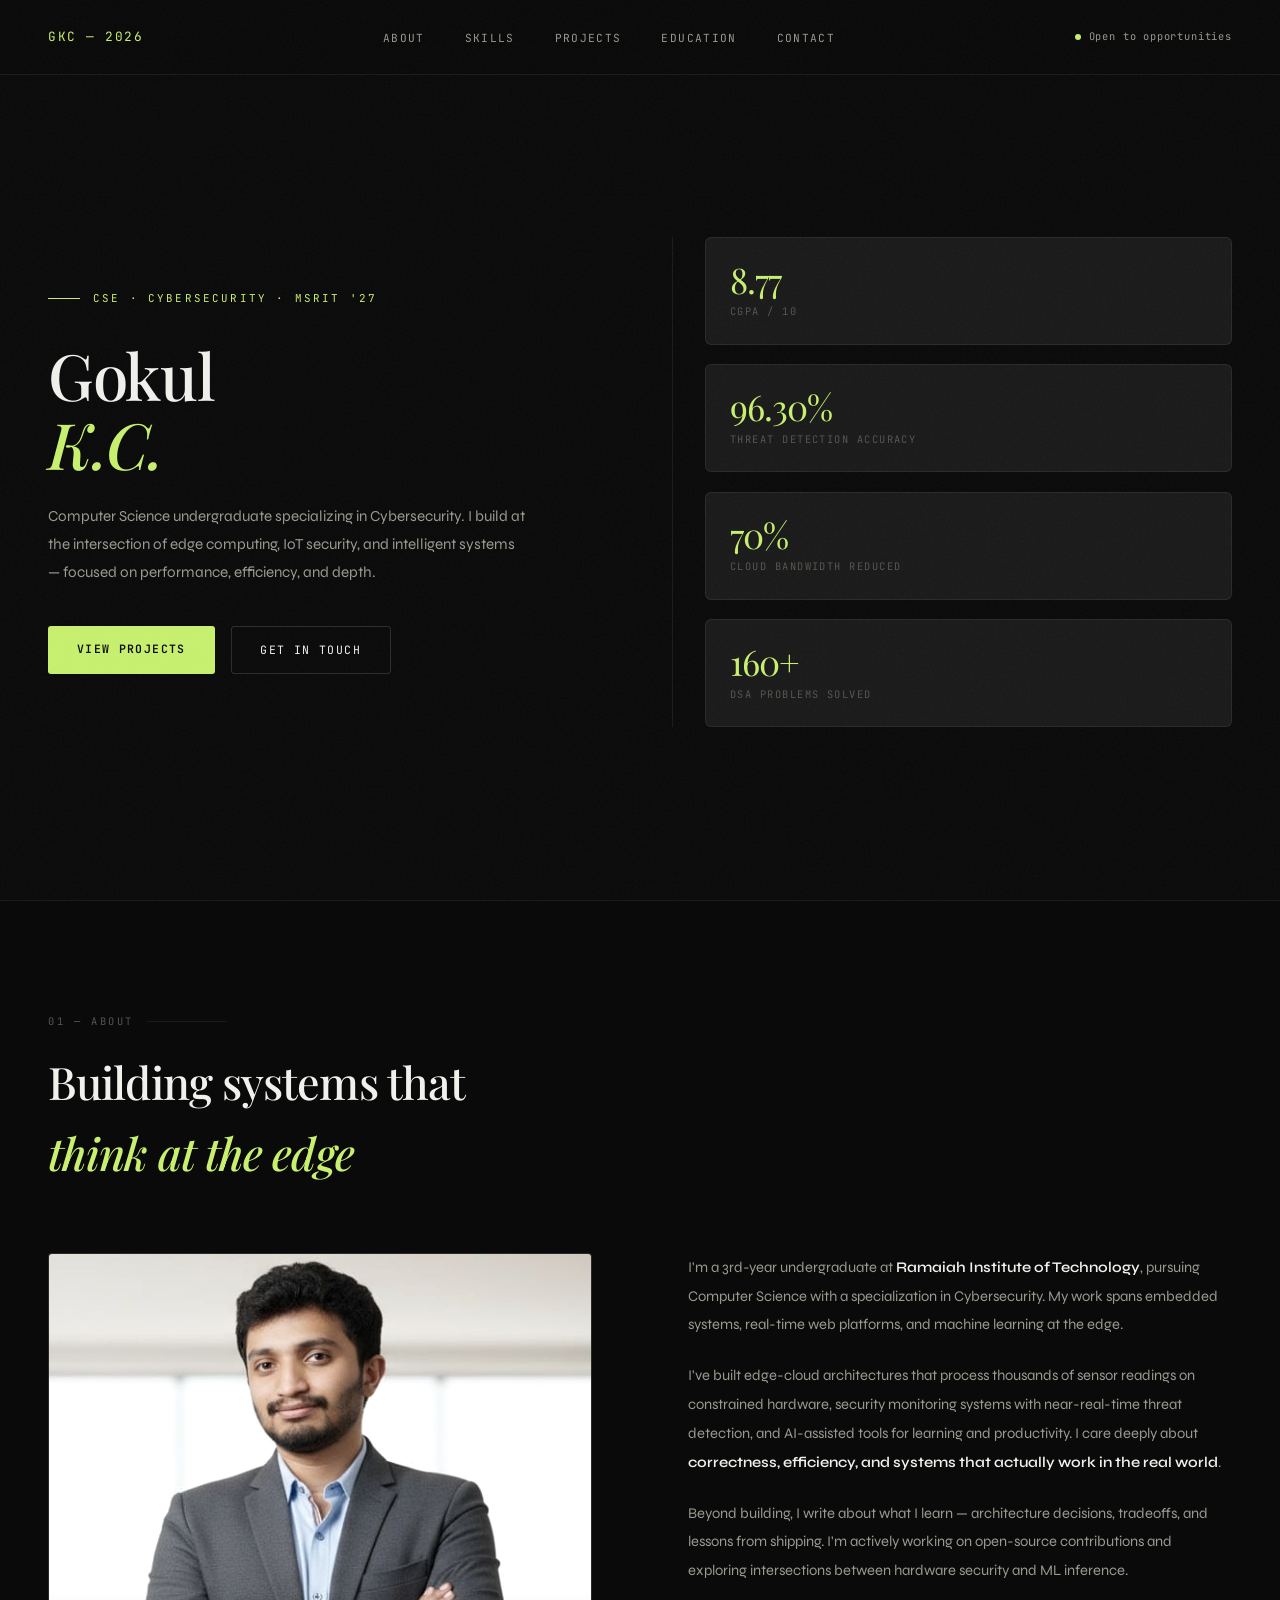
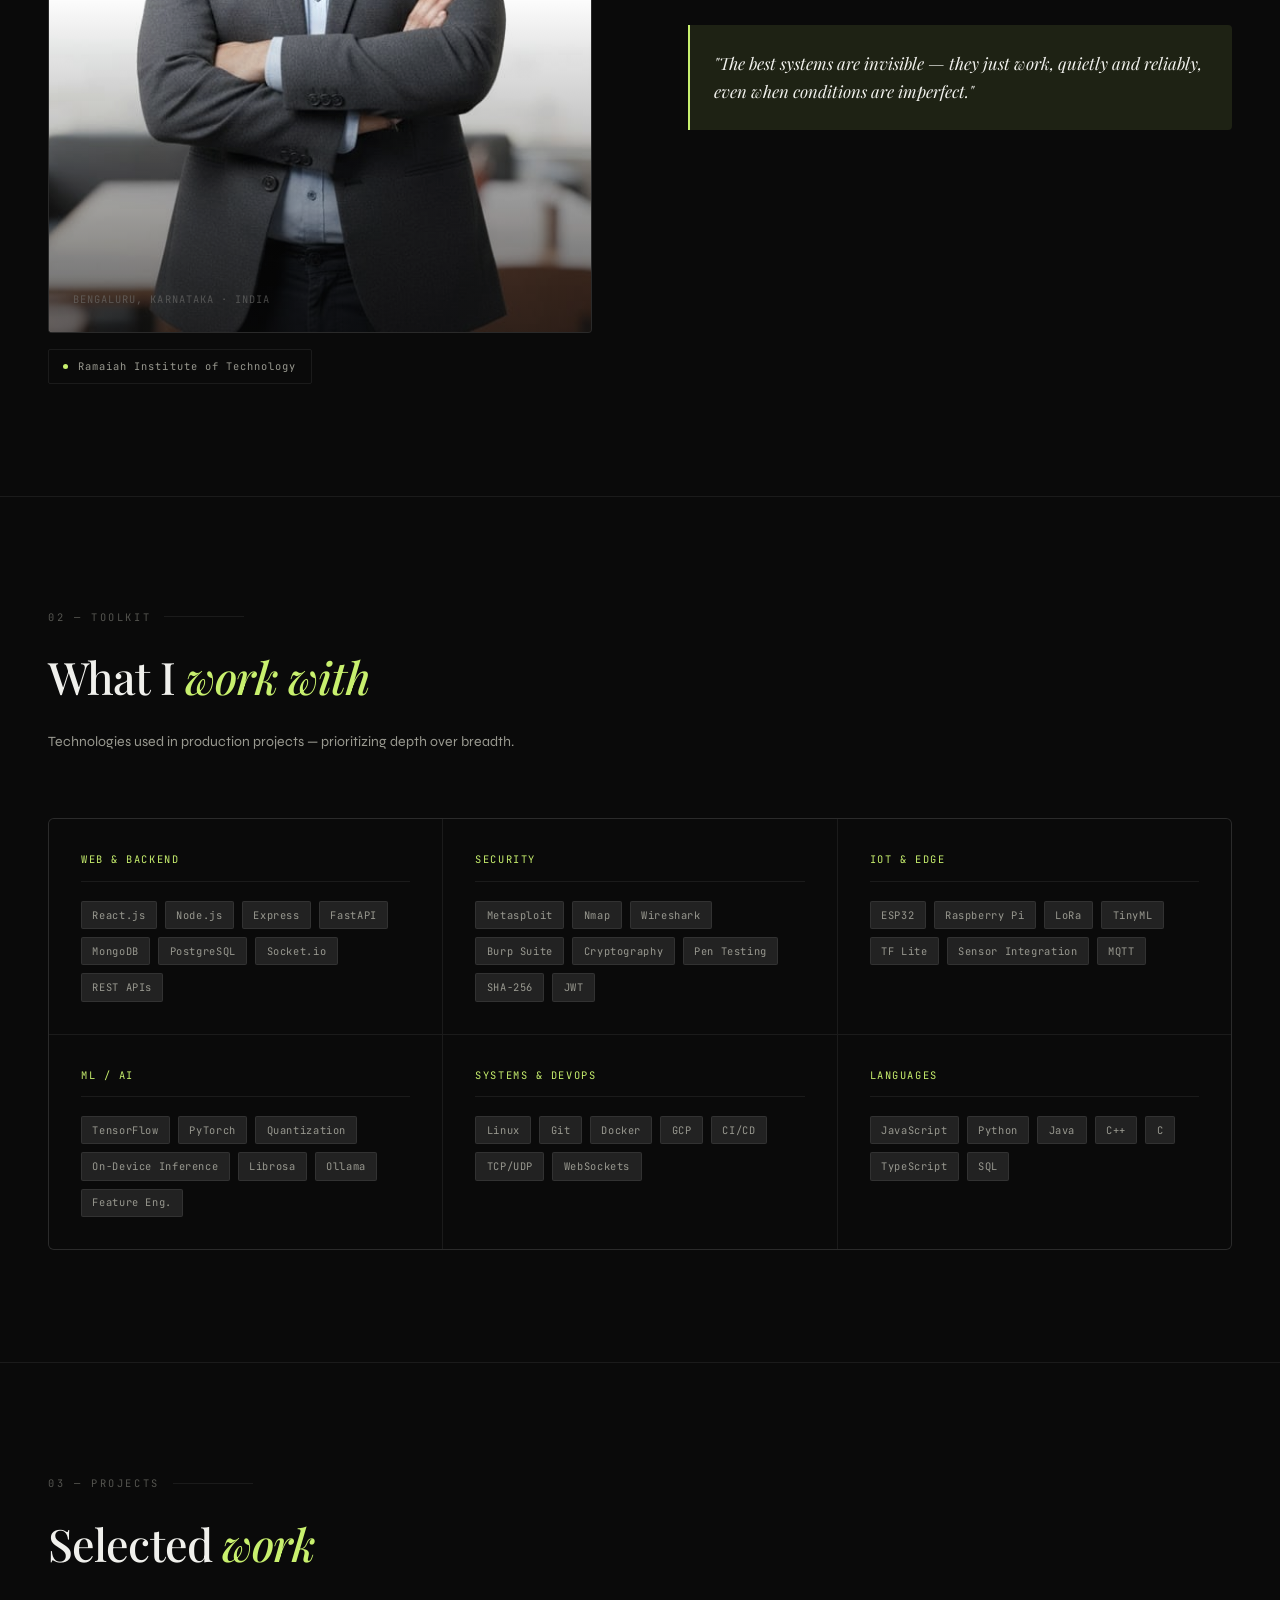
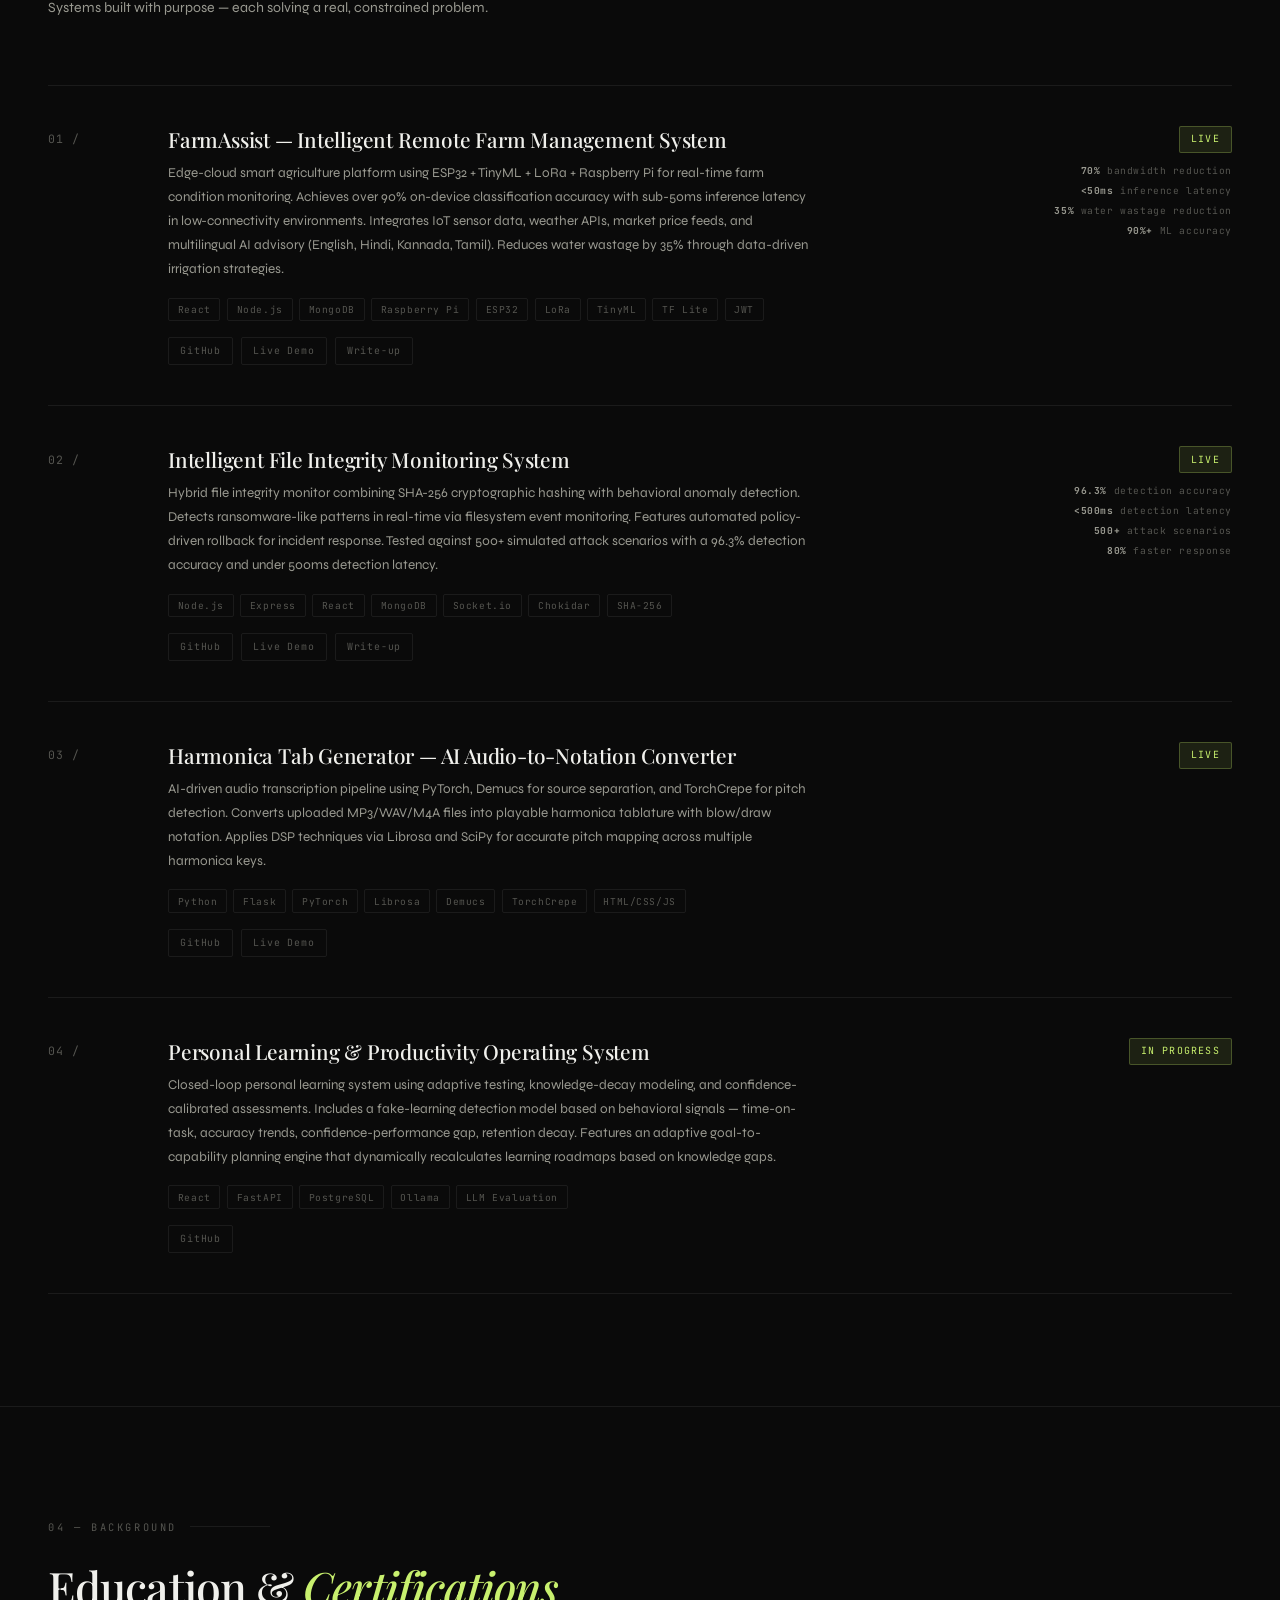
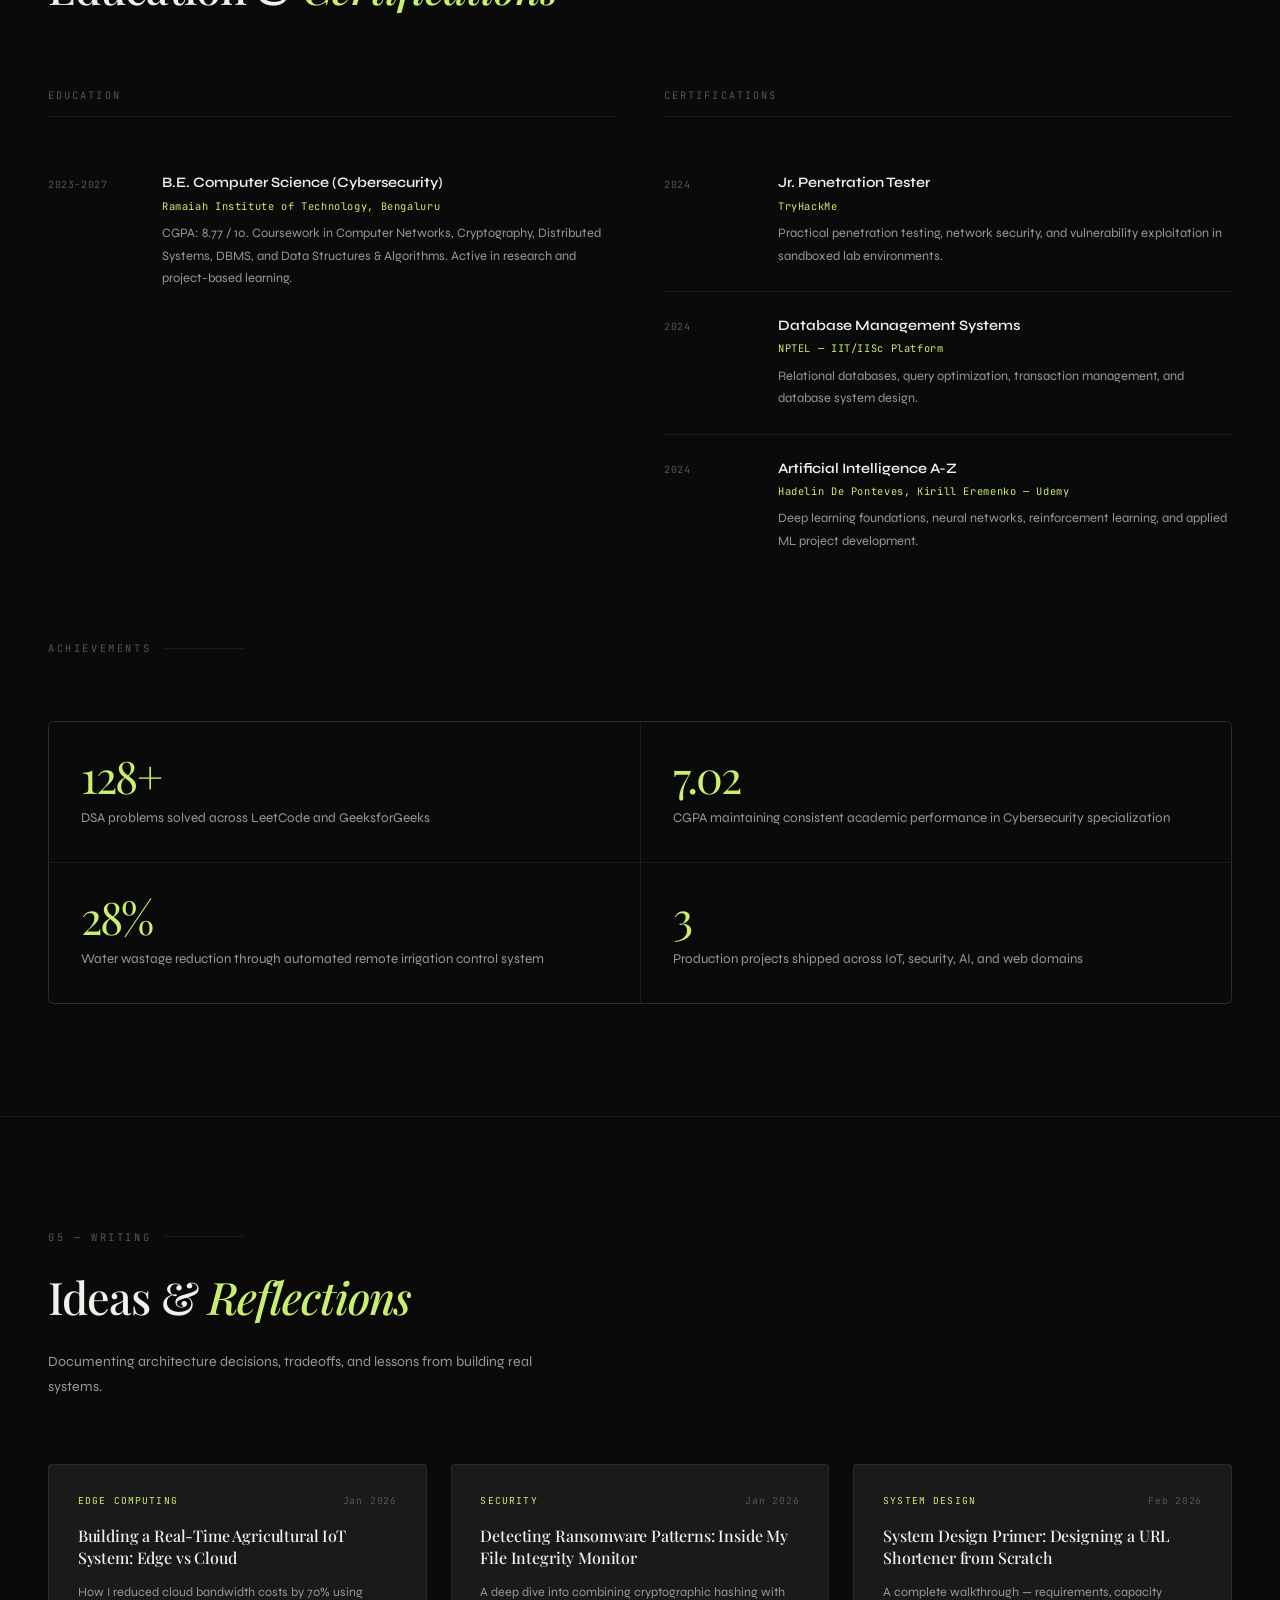
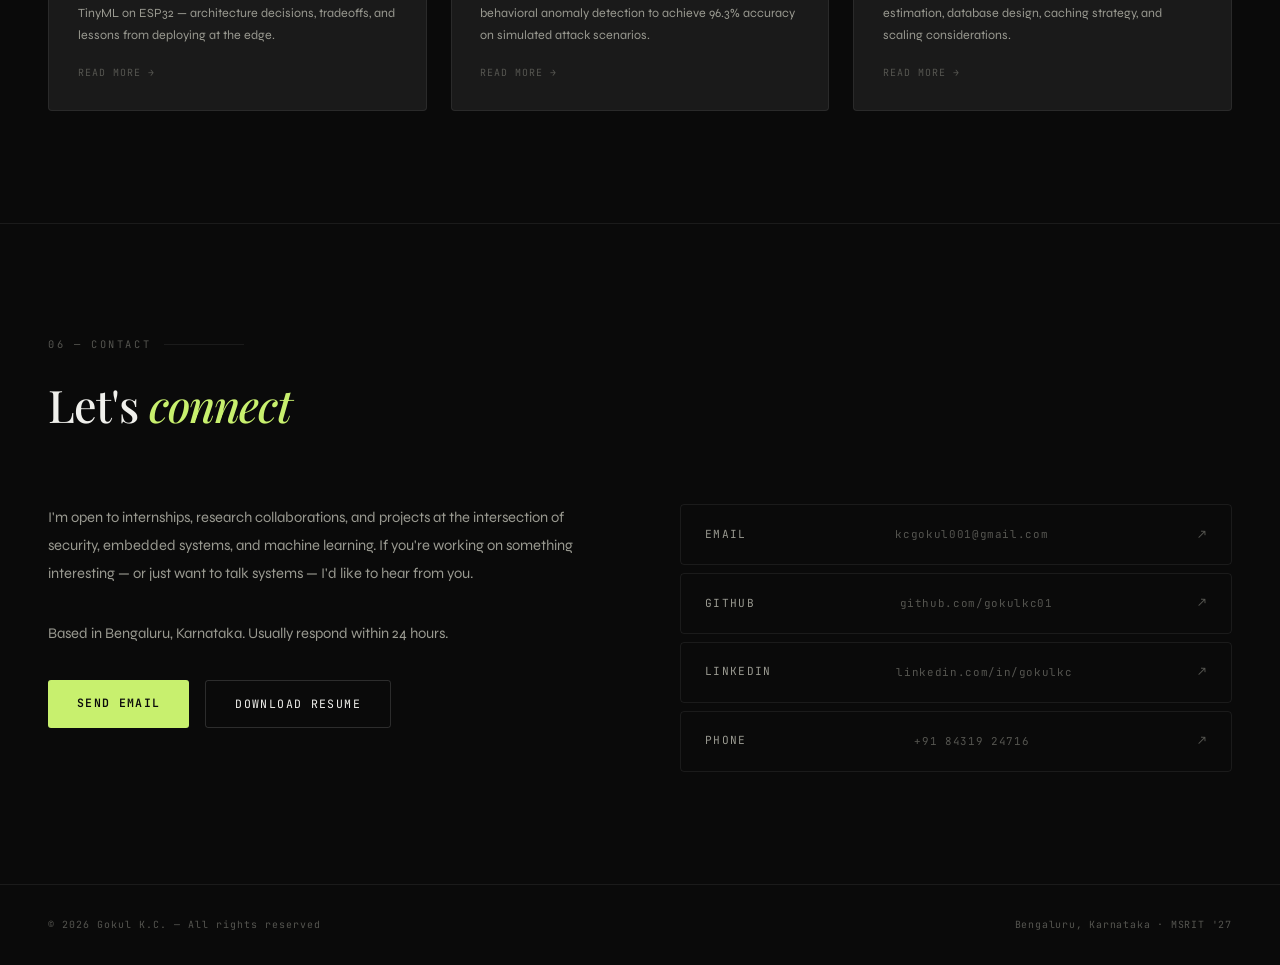
==== index.html @ 5c4aa879 "Initial portfolio deploy" ====
<!DOCTYPE html>
<html lang="en">

<head>
  <meta charset="UTF-8" />
  <meta name="viewport" content="width=device-width, initial-scale=1.0" />
  <title>Gokul K.C — CSE (Cybersecurity) @ MSRIT</title>
  <link rel="preconnect" href="https://fonts.googleapis.com">
  <link rel="preconnect" href="https://fonts.gstatic.com" crossorigin>
  <link
    href="https://fonts.googleapis.com/css2?family=Playfair+Display:ital,wght@0,400;0,500;0,600;1,400&family=Syne:wght@400;500;600;700;800&family=JetBrains+Mono:wght@300;400;500&display=swap"
    rel="stylesheet">

  <style>
    :root {
      --bg: #0a0a0a;
      --bg2: #111111;
      --bg3: #161616;
      --surface: #1a1a1a;
      --surface2: #222222;
      --border: rgba(255, 255, 255, 0.07);
      --border-strong: rgba(255, 255, 255, 0.14);
      --accent: #c8f06e;
      --accent2: #a8d44a;
      --accent-dim: rgba(200, 240, 110, 0.1);
      --accent-glow: rgba(200, 240, 110, 0.15);
      --text: #f0f0ec;
      --text2: #999990;
      --text3: #555550;
      --mono: 'JetBrains Mono', 'Courier New', monospace;
      --serif: 'Playfair Display', Georgia, serif;
      --sans: 'Syne', 'Segoe UI', sans-serif;
    }

    *,
    *::before,
    *::after {
      box-sizing: border-box;
      margin: 0;
      padding: 0;
    }

    html {
      scroll-behavior: smooth;
    }

    body {
      font-family: var(--sans);
      background: var(--bg);
      color: var(--text);
      overflow-x: hidden;
      line-height: 1.6;
    }

    ::selection {
      background: var(--accent);
      color: #0a0a0a;
    }

    ::-webkit-scrollbar {
      width: 3px;
    }

    ::-webkit-scrollbar-track {
      background: var(--bg);
    }

    ::-webkit-scrollbar-thumb {
      background: var(--accent2);
      border-radius: 2px;
    }

    /* ─── NOISE OVERLAY ─── */
    body::before {
      content: '';
      position: fixed;
      inset: 0;
      background-image: url("data:image/svg+xml,%3Csvg viewBox='0 0 512 512' xmlns='http://www.w3.org/2000/svg'%3E%3Cfilter id='n'%3E%3CfeTurbulence type='fractalNoise' baseFrequency='0.75' numOctaves='4' stitchTiles='stitch'/%3E%3C/filter%3E%3Crect width='100%25' height='100%25' filter='url(%23n)' opacity='0.03'/%3E%3C/svg%3E");
      pointer-events: none;
      z-index: 999;
    }

    /* ─── NAV ─── */
    nav {
      position: fixed;
      top: 0;
      width: 100%;
      z-index: 100;
      display: flex;
      align-items: center;
      justify-content: space-between;
      padding: 1.5rem 3rem;
      background: rgba(10, 10, 10, 0.85);
      backdrop-filter: blur(24px);
      border-bottom: 1px solid var(--border);
      transition: padding .4s;
    }

    nav.scrolled {
      padding: 1rem 3rem;
    }

    .nav-logo {
      font-family: var(--mono);
      font-size: .8rem;
      font-weight: 400;
      color: var(--accent);
      text-decoration: none;
      letter-spacing: .12em;
      text-transform: uppercase;
    }

    .nav-links {
      display: flex;
      gap: 2.5rem;
      list-style: none;
    }

    .nav-links a {
      font-family: var(--mono);
      font-size: .7rem;
      color: var(--text2);
      text-decoration: none;
      letter-spacing: .12em;
      text-transform: uppercase;
      transition: color .3s;
    }

    .nav-links a:hover {
      color: var(--accent);
    }

    .nav-right {
      display: flex;
      align-items: center;
      gap: 1.5rem;
    }

    .nav-status {
      display: flex;
      align-items: center;
      gap: .5rem;
      font-family: var(--mono);
      font-size: .65rem;
      color: var(--text2);
      letter-spacing: .08em;
    }

    .nav-status .dot {
      width: 6px;
      height: 6px;
      background: var(--accent);
      border-radius: 50%;
      animation: blink 2.5s ease-in-out infinite;
    }

    @keyframes blink {

      0%,
      100% {
        opacity: 1;
      }

      50% {
        opacity: .2;
      }
    }

    /* ─── HERO ─── */
    .hero {
      min-height: 100vh;
      display: grid;
      grid-template-columns: 1fr 1fr;
      align-items: center;
      padding: 8rem 3rem 4rem;
      max-width: 1300px;
      margin: 0 auto;
      gap: 4rem;
    }

    .hero-left {}

    .hero-tag {
      font-family: var(--mono);
      font-size: .68rem;
      color: var(--accent);
      letter-spacing: .2em;
      text-transform: uppercase;
      margin-bottom: 2rem;
      display: flex;
      align-items: center;
      gap: .8rem;
    }

    .hero-tag::before {
      content: '';
      width: 32px;
      height: 1px;
      background: var(--accent);
    }

    .hero h1 {
      font-family: var(--serif);
      font-size: clamp(3rem, 5vw, 4.8rem);
      font-weight: 500;
      line-height: 1.08;
      letter-spacing: -.02em;
      margin-bottom: 1.5rem;
    }

    .hero h1 em {
      font-style: italic;
      color: var(--accent);
    }

    .hero-desc {
      font-size: .95rem;
      color: var(--text2);
      line-height: 1.85;
      max-width: 480px;
      margin-bottom: 2.5rem;
    }

    .hero-actions {
      display: flex;
      gap: 1rem;
      flex-wrap: wrap;
    }

    .btn {
      font-family: var(--mono);
      font-size: .72rem;
      letter-spacing: .12em;
      text-transform: uppercase;
      text-decoration: none;
      padding: .85rem 1.8rem;
      border-radius: 3px;
      transition: all .35s cubic-bezier(.16, 1, .3, 1);
      cursor: pointer;
      border: none;
      display: inline-block;
    }

    .btn-primary {
      background: var(--accent);
      color: #0a0a0a;
      font-weight: 600;
    }

    .btn-primary:hover {
      background: #fff;
      transform: translateY(-2px);
      box-shadow: 0 12px 40px rgba(200, 240, 110, .25);
    }

    .btn-ghost {
      background: transparent;
      color: var(--text);
      border: 1px solid var(--border-strong);
    }

    .btn-ghost:hover {
      border-color: var(--accent);
      color: var(--accent);
      transform: translateY(-2px);
    }

    .hero-right {
      display: flex;
      flex-direction: column;
      gap: 1.2rem;
      padding-left: 2rem;
      border-left: 1px solid var(--border);
    }

    .hero-stat {
      padding: 1.5rem;
      background: var(--surface);
      border: 1px solid var(--border);
      border-radius: 6px;
      transition: border-color .3s, transform .4s cubic-bezier(.16, 1, .3, 1);
    }

    .hero-stat:hover {
      border-color: var(--accent);
      transform: translateX(6px);
    }

    .hero-stat .num {
      font-family: var(--serif);
      font-size: 2.2rem;
      font-weight: 400;
      color: var(--accent);
      letter-spacing: -.03em;
      line-height: 1;
      margin-bottom: .4rem;
    }

    .hero-stat .lbl {
      font-family: var(--mono);
      font-size: .65rem;
      color: var(--text3);
      text-transform: uppercase;
      letter-spacing: .14em;
    }

    /* ─── DIVIDER ─── */
    .divider {
      width: 100%;
      height: 1px;
      background: var(--border);
      max-width: 1300px;
      margin: 0 auto;
    }

    /* ─── SECTIONS ─── */
    section {
      max-width: 1300px;
      margin: 0 auto;
      padding: 7rem 3rem;
    }

    .section-label {
      font-family: var(--mono);
      font-size: .65rem;
      color: var(--text3);
      letter-spacing: .25em;
      text-transform: uppercase;
      margin-bottom: 1rem;
      display: flex;
      align-items: center;
      gap: .8rem;
    }

    .section-label::after {
      content: '';
      flex: 1;
      height: 1px;
      background: var(--border);
      max-width: 80px;
    }

    .section-title {
      font-family: var(--serif);
      font-size: clamp(2rem, 3.5vw, 2.8rem);
      font-weight: 500;
      letter-spacing: -.02em;
      margin-bottom: 1rem;
    }

    .section-title em {
      font-style: italic;
      color: var(--accent);
    }

    .section-sub {
      font-size: .88rem;
      color: var(--text2);
      max-width: 520px;
      line-height: 1.8;
    }

    /* ─── ABOUT ─── */
    .about-grid {
      display: grid;
      grid-template-columns: 1fr 1fr;
      gap: 6rem;
      align-items: start;
      margin-top: 4rem;
    }

    .about-photo-col {
      position: relative;
    }

    .about-photo-frame {
      width: 100%;
      aspect-ratio: 4/5;
      background: var(--surface);
      border: 1px solid var(--border);
      border-radius: 4px;
      overflow: hidden;
      position: relative;
    }

    .about-photo-frame img {
      width: 100%;
      height: 100%;
      object-fit: cover;
      object-position: center 15%;
      filter: grayscale(20%) contrast(1.05);
      transition: filter .5s;
    }

    .about-photo-frame:hover img {
      filter: grayscale(0%) contrast(1.05);
    }

    .about-photo-frame::after {
      content: '';
      position: absolute;
      inset: 0;
      background: linear-gradient(to bottom, transparent 50%, rgba(10, 10, 10, .6));
      pointer-events: none;
    }

    .about-photo-caption {
      position: absolute;
      bottom: 1.5rem;
      left: 1.5rem;
      font-family: var(--mono);
      font-size: .65rem;
      color: rgba(240, 240, 236, .6);
      letter-spacing: .1em;
      text-transform: uppercase;
    }

    .about-meta-pill {
      margin-top: 1rem;
      display: inline-flex;
      align-items: center;
      gap: .6rem;
      font-family: var(--mono);
      font-size: .65rem;
      color: var(--text2);
      border: 1px solid var(--border);
      border-radius: 2px;
      padding: .5rem .9rem;
      letter-spacing: .1em;
    }

    .about-meta-pill span {
      width: 5px;
      height: 5px;
      background: var(--accent);
      border-radius: 50%;
    }

    .about-text-col {}

    .about-text-col p {
      font-size: .92rem;
      color: var(--text2);
      line-height: 1.95;
      margin-bottom: 1.4rem;
    }

    .about-text-col p strong {
      color: var(--text);
      font-weight: 600;
    }

    .about-highlight {
      margin-top: 2.5rem;
      padding: 1.5rem;
      border-left: 2px solid var(--accent);
      background: var(--accent-dim);
      border-radius: 0 4px 4px 0;
    }

    .about-highlight p {
      font-family: var(--serif);
      font-size: 1.05rem;
      font-style: italic;
      color: var(--text);
      line-height: 1.7;
      margin: 0;
    }

    /* ─── SKILLS ─── */
    .skills-layout {
      margin-top: 4rem;
      display: grid;
      grid-template-columns: repeat(3, 1fr);
      gap: 1px;
      background: var(--border);
      border: 1px solid var(--border);
      border-radius: 6px;
      overflow: hidden;
    }

    .skill-cell {
      background: var(--bg);
      padding: 2rem;
      transition: background .3s;
    }

    .skill-cell:hover {
      background: var(--surface);
    }

    .skill-cell-label {
      font-family: var(--mono);
      font-size: .65rem;
      color: var(--accent);
      letter-spacing: .15em;
      text-transform: uppercase;
      margin-bottom: 1.2rem;
      padding-bottom: .8rem;
      border-bottom: 1px solid var(--border);
    }

    .skill-list {
      display: flex;
      flex-wrap: wrap;
      gap: .5rem;
    }

    .s-tag {
      font-family: var(--mono);
      font-size: .65rem;
      color: var(--text2);
      background: var(--surface2);
      border: 1px solid var(--border);
      border-radius: 2px;
      padding: .3rem .65rem;
      letter-spacing: .06em;
      transition: all .25s;
    }

    .s-tag:hover {
      color: var(--accent);
      border-color: rgba(200, 240, 110, .3);
      background: var(--accent-dim);
    }

    /* ─── PROJECTS ─── */
    .projects-list {
      margin-top: 4rem;
      display: flex;
      flex-direction: column;
      gap: 0;
    }

    .project-row {
      display: grid;
      grid-template-columns: 80px 1fr auto;
      align-items: start;
      gap: 2.5rem;
      padding: 2.5rem 0;
      border-bottom: 1px solid var(--border);
      transition: background .3s;
      cursor: default;
    }

    .project-row:first-child {
      border-top: 1px solid var(--border);
    }

    .project-row:hover {
      background: var(--surface);
      padding-left: 1.5rem;
      padding-right: 1.5rem;
      margin: 0 -1.5rem;
      border-radius: 4px;
    }

    .project-idx {
      font-family: var(--mono);
      font-size: .72rem;
      color: var(--text3);
      padding-top: .3rem;
      letter-spacing: .08em;
    }

    .project-main {}

    .project-name {
      font-family: var(--serif);
      font-size: 1.3rem;
      font-weight: 500;
      color: var(--text);
      margin-bottom: .5rem;
      letter-spacing: -.01em;
      line-height: 1.3;
    }

    .project-desc {
      font-size: .84rem;
      color: var(--text2);
      line-height: 1.8;
      margin-bottom: 1rem;
      max-width: 640px;
    }

    .project-pills {
      display: flex;
      flex-wrap: wrap;
      gap: .4rem;
    }

    .project-pills .p-tag {
      font-family: var(--mono);
      font-size: .6rem;
      color: var(--text3);
      border: 1px solid var(--border);
      border-radius: 2px;
      padding: .2rem .55rem;
      letter-spacing: .06em;
    }

    .project-meta {
      display: flex;
      flex-direction: column;
      align-items: flex-end;
      gap: .6rem;
      min-width: 120px;
    }

    .p-status {
      font-family: var(--mono);
      font-size: .62rem;
      letter-spacing: .12em;
      text-transform: uppercase;
      padding: .3rem .7rem;
      border-radius: 2px;
      border: 1px solid rgba(200, 240, 110, .25);
      color: var(--accent);
      background: var(--accent-dim);
    }

    .p-metrics {
      display: flex;
      flex-direction: column;
      gap: .3rem;
      text-align: right;
    }

    .p-metric {
      font-family: var(--mono);
      font-size: .6rem;
      color: var(--text3);
      letter-spacing: .06em;
    }

    .p-metric strong {
      color: var(--text2);
    }

    .project-links-row {
      display: flex;
      gap: .5rem;
      margin-top: 1rem;
    }

    .p-link {
      font-family: var(--mono);
      font-size: .62rem;
      color: var(--text3);
      border: 1px solid var(--border);
      padding: .3rem .7rem;
      border-radius: 2px;
      text-decoration: none;
      letter-spacing: .08em;
      transition: all .25s;
    }

    .p-link:hover {
      color: var(--accent);
      border-color: rgba(200, 240, 110, .3);
    }

    /* ─── EXPERIENCE / EDUCATION ─── */
    .edu-grid {
      margin-top: 4rem;
      display: grid;
      grid-template-columns: 1fr 1fr;
      gap: 3rem;
    }

    .edu-block-title {
      font-family: var(--mono);
      font-size: .65rem;
      color: var(--text3);
      letter-spacing: .2em;
      text-transform: uppercase;
      margin-bottom: 2rem;
      padding-bottom: .8rem;
      border-bottom: 1px solid var(--border);
    }

    .timeline {
      display: flex;
      flex-direction: column;
      gap: 0;
    }

    .tl-item {
      display: grid;
      grid-template-columns: 90px 1fr;
      gap: 1.5rem;
      padding: 1.5rem 0;
      border-bottom: 1px solid var(--border);
    }

    .tl-item:last-child {
      border-bottom: none;
    }

    .tl-date {
      font-family: var(--mono);
      font-size: .62rem;
      color: var(--text3);
      letter-spacing: .06em;
      padding-top: .2rem;
    }

    .tl-body {}

    .tl-title {
      font-size: .9rem;
      font-weight: 600;
      color: var(--text);
      margin-bottom: .25rem;
      line-height: 1.4;
    }

    .tl-place {
      font-family: var(--mono);
      font-size: .65rem;
      color: var(--accent);
      letter-spacing: .06em;
      margin-bottom: .5rem;
    }

    .tl-desc {
      font-size: .8rem;
      color: var(--text2);
      line-height: 1.75;
    }

    /* ─── ACHIEVEMENTS ─── */
    .achievements-grid {
      margin-top: 4rem;
      display: grid;
      grid-template-columns: repeat(2, 1fr);
      gap: 1px;
      background: var(--border);
      border: 1px solid var(--border);
      border-radius: 6px;
      overflow: hidden;
    }

    .ach-cell {
      background: var(--bg);
      padding: 2rem;
      transition: background .3s;
    }

    .ach-cell:hover {
      background: var(--surface);
    }

    .ach-num {
      font-family: var(--serif);
      font-size: 2.8rem;
      font-weight: 400;
      color: var(--accent);
      letter-spacing: -.04em;
      line-height: 1;
      margin-bottom: .6rem;
    }

    .ach-label {
      font-size: .84rem;
      color: var(--text2);
      line-height: 1.6;
    }

    /* ─── CONTACT ─── */
    .contact-layout {
      margin-top: 4rem;
      display: grid;
      grid-template-columns: 1fr 1fr;
      gap: 5rem;
      align-items: start;
    }

    .contact-left {}

    .contact-left p {
      font-size: .92rem;
      color: var(--text2);
      line-height: 1.9;
      margin-bottom: 2rem;
    }

    .contact-cta {
      display: flex;
      gap: 1rem;
    }

    .contact-right {
      display: flex;
      flex-direction: column;
      gap: .5rem;
    }

    .contact-item {
      display: flex;
      align-items: center;
      justify-content: space-between;
      padding: 1.2rem 1.5rem;
      border: 1px solid var(--border);
      border-radius: 4px;
      text-decoration: none;
      transition: all .35s cubic-bezier(.16, 1, .3, 1);
    }

    .contact-item:hover {
      border-color: var(--accent);
      background: var(--accent-dim);
      transform: translateX(4px);
    }

    .contact-item-label {
      font-family: var(--mono);
      font-size: .7rem;
      color: var(--text2);
      letter-spacing: .12em;
      text-transform: uppercase;
      transition: color .3s;
    }

    .contact-item:hover .contact-item-label {
      color: var(--accent);
    }

    .contact-item-value {
      font-family: var(--mono);
      font-size: .68rem;
      color: var(--text3);
      letter-spacing: .06em;
    }

    .contact-item-arrow {
      font-size: .8rem;
      color: var(--text3);
      transition: transform .3s, color .3s;
    }

    .contact-item:hover .contact-item-arrow {
      transform: translateX(4px);
      color: var(--accent);
    }

    /* ─── FOOTER ─── */
    footer {
      border-top: 1px solid var(--border);
      padding: 2rem 3rem;
      max-width: 1300px;
      margin: 0 auto;
      display: flex;
      justify-content: space-between;
      align-items: center;
    }

    .footer-left {
      font-family: var(--mono);
      font-size: .62rem;
      color: var(--text3);
      letter-spacing: .1em;
    }

    .footer-right {
      font-family: var(--mono);
      font-size: .62rem;
      color: var(--text3);
      letter-spacing: .08em;
    }

    /* ─── REVEAL ANIMATIONS ─── */
    .reveal {
      opacity: 0;
      transform: translateY(40px);
      transition: opacity .9s cubic-bezier(.16, 1, .3, 1), transform .9s cubic-bezier(.16, 1, .3, 1);
    }

    .reveal.visible {
      opacity: 1;
      transform: none;
    }

    .reveal-left {
      opacity: 0;
      transform: translateX(-30px);
      transition: opacity .9s cubic-bezier(.16, 1, .3, 1), transform .9s cubic-bezier(.16, 1, .3, 1);
    }

    .reveal-left.visible {
      opacity: 1;
      transform: none;
    }

    /* stagger delays */
    .reveal:nth-child(2) {
      transition-delay: .1s;
    }

    .reveal:nth-child(3) {
      transition-delay: .2s;
    }

    .reveal:nth-child(4) {
      transition-delay: .3s;
    }

    .reveal:nth-child(5) {
      transition-delay: .4s;
    }

    /* ─── HERO ENTRANCE ─── */
    .hero-tag {
      animation: fadeUp .8s cubic-bezier(.16, 1, .3, 1) .3s both;
    }

    .hero h1 {
      animation: fadeUp .9s cubic-bezier(.16, 1, .3, 1) .5s both;
    }

    .hero-desc {
      animation: fadeUp .9s cubic-bezier(.16, 1, .3, 1) .65s both;
    }

    .hero-actions {
      animation: fadeUp .9s cubic-bezier(.16, 1, .3, 1) .8s both;
    }

    .hero-right {
      animation: fadeUp .9s cubic-bezier(.16, 1, .3, 1) .5s both;
    }

    @keyframes fadeUp {
      from {
        opacity: 0;
        transform: translateY(30px);
      }

      to {
        opacity: 1;
        transform: none;
      }
    }

    /* ─── BLOG section ─── */
    .blog-grid {
      margin-top: 4rem;
      display: grid;
      grid-template-columns: repeat(3, 1fr);
      gap: 1.5rem;
    }

    .blog-card {
      background: var(--surface);
      border: 1px solid var(--border);
      border-radius: 4px;
      padding: 1.8rem;
      text-decoration: none;
      color: inherit;
      display: flex;
      flex-direction: column;
      transition: border-color .35s, transform .4s cubic-bezier(.16, 1, .3, 1);
    }

    .blog-card:hover {
      border-color: var(--accent);
      transform: translateY(-6px);
    }

    .blog-meta {
      display: flex;
      justify-content: space-between;
      margin-bottom: 1rem;
    }

    .blog-tag-label {
      font-family: var(--mono);
      font-size: .6rem;
      color: var(--accent);
      letter-spacing: .12em;
      text-transform: uppercase;
    }

    .blog-date-label {
      font-family: var(--mono);
      font-size: .6rem;
      color: var(--text3);
      letter-spacing: .08em;
    }

    .blog-title {
      font-family: var(--serif);
      font-size: 1rem;
      font-weight: 500;
      color: var(--text);
      margin-bottom: .7rem;
      line-height: 1.4;
      letter-spacing: -.01em;
    }

    .blog-excerpt {
      font-size: .78rem;
      color: var(--text2);
      line-height: 1.75;
      flex: 1;
    }

    .blog-read-more {
      font-family: var(--mono);
      font-size: .62rem;
      color: var(--text3);
      letter-spacing: .1em;
      margin-top: 1.2rem;
      text-transform: uppercase;
      transition: color .3s;
    }

    .blog-card:hover .blog-read-more {
      color: var(--accent);
    }

    /* ─── MOBILE ─── */
    @media (max-width: 900px) {
      nav {
        padding: 1rem 1.5rem;
      }

      nav.scrolled {
        padding: .8rem 1.5rem;
      }

      .nav-links {
        display: none;
      }

      .hero {
        grid-template-columns: 1fr;
        padding: 7rem 1.5rem 3rem;
        gap: 3rem;
      }

      .hero-right {
        padding-left: 0;
        border-left: none;
        border-top: 1px solid var(--border);
        padding-top: 2rem;
        display: grid;
        grid-template-columns: repeat(2, 1fr);
      }

      section {
        padding: 4rem 1.5rem;
      }

      .about-grid,
      .contact-layout,
      .edu-grid {
        grid-template-columns: 1fr;
        gap: 3rem;
      }

      .skills-layout {
        grid-template-columns: 1fr;
      }

      .blog-grid {
        grid-template-columns: 1fr;
      }

      .achievements-grid {
        grid-template-columns: 1fr;
      }

      .project-row {
        grid-template-columns: 50px 1fr;
        gap: 1rem;
      }

      .project-meta {
        display: none;
      }

      footer {
        flex-direction: column;
        gap: .5rem;
        text-align: center;
      }
    }
  </style>
</head>

<body>

  <!-- NAV -->
  <nav id="nav">
    <a href="#" class="nav-logo">GKC — 2026</a>
    <ul class="nav-links">
      <li><a href="#about">About</a></li>
      <li><a href="#skills">Skills</a></li>
      <li><a href="#projects">Projects</a></li>
      <li><a href="#experience">Education</a></li>
      <li><a href="#contact">Contact</a></li>
    </ul>
    <div class="nav-right">
      <div class="nav-status"><span class="dot"></span>Open to opportunities</div>
    </div>
  </nav>

  <!-- HERO -->
  <div class="hero">
    <div class="hero-left">
      <div class="hero-tag">CSE · Cybersecurity · MSRIT '27</div>
      <h1>Gokul<br><em>K.C.</em></h1>
      <p class="hero-desc">
        Computer Science undergraduate specializing in Cybersecurity. I build at the intersection of edge computing, IoT
        security, and intelligent systems — focused on performance, efficiency, and depth.
      </p>
      <div class="hero-actions">
        <a href="#projects" class="btn btn-primary">View Projects</a>
        <a href="mailto:kcgokul001@gmail.com" class="btn btn-ghost">Get in Touch</a>
      </div>
    </div>
    <div class="hero-right">
      <div class="hero-stat">
        <div class="num">8.77</div>
        <div class="lbl">CGPA / 10</div>
      </div>
      <div class="hero-stat">
        <div class="num">96.3%</div>
        <div class="lbl">Threat Detection Accuracy</div>
      </div>
      <div class="hero-stat">
        <div class="num">70%</div>
        <div class="lbl">Cloud Bandwidth Reduced</div>
      </div>
      <div class="hero-stat">
        <div class="num">160+</div>
        <div class="lbl">DSA Problems Solved</div>
      </div>
    </div>
  </div>

  <div class="divider"></div>

  <!-- ABOUT -->
  <section id="about">
    <div class="section-label reveal">01 — About</div>
    <h2 class="section-title reveal">Building systems that<br><em>think at the edge</em></h2>

    <div class="about-grid">
      <div class="about-photo-col reveal-left">
        <div class="about-photo-frame">
          <img src="assets/profile.jpeg" alt="Gokul K.C." />
          <div class="about-photo-caption">Bengaluru, Karnataka · India</div>
        </div>
        <div class="about-meta-pill">
          <span></span>
          Ramaiah Institute of Technology
        </div>
      </div>

      <div class="about-text-col reveal">
        <p>
          I'm a 3rd-year undergraduate at <strong>Ramaiah Institute of Technology</strong>, pursuing Computer Science
          with a specialization in Cybersecurity. My work spans embedded systems, real-time web platforms, and machine
          learning at the edge.
        </p>
        <p>
          I've built edge-cloud architectures that process thousands of sensor readings on constrained hardware,
          security monitoring systems with near-real-time threat detection, and AI-assisted tools for learning and
          productivity. I care deeply about <strong>correctness, efficiency, and systems that actually work in the real
            world</strong>.
        </p>
        <p>
          Beyond building, I write about what I learn — architecture decisions, tradeoffs, and lessons from shipping.
          I'm actively working on open-source contributions and exploring intersections between hardware security and ML
          inference.
        </p>
        <div class="about-highlight">
          <p>"The best systems are invisible — they just work, quietly and reliably, even when conditions are
            imperfect."</p>
        </div>
      </div>
    </div>
  </section>

  <div class="divider"></div>

  <!-- SKILLS -->
  <section id="skills">
    <div class="section-label reveal">02 — Toolkit</div>
    <h2 class="section-title reveal">What I <em>work with</em></h2>
    <p class="section-sub reveal">Technologies used in production projects — prioritizing depth over breadth.</p>

    <div class="skills-layout reveal">
      <div class="skill-cell">
        <div class="skill-cell-label">Web & Backend</div>
        <div class="skill-list">
          <span class="s-tag">React.js</span>
          <span class="s-tag">Node.js</span>
          <span class="s-tag">Express</span>
          <span class="s-tag">FastAPI</span>
          <span class="s-tag">MongoDB</span>
          <span class="s-tag">PostgreSQL</span>
          <span class="s-tag">Socket.io</span>
          <span class="s-tag">REST APIs</span>
        </div>
      </div>
      <div class="skill-cell">
        <div class="skill-cell-label">Security</div>
        <div class="skill-list">
          <span class="s-tag">Metasploit</span>
          <span class="s-tag">Nmap</span>
          <span class="s-tag">Wireshark</span>
          <span class="s-tag">Burp Suite</span>
          <span class="s-tag">Cryptography</span>
          <span class="s-tag">Pen Testing</span>
          <span class="s-tag">SHA-256</span>
          <span class="s-tag">JWT</span>
        </div>
      </div>
      <div class="skill-cell">
        <div class="skill-cell-label">IoT & Edge</div>
        <div class="skill-list">
          <span class="s-tag">ESP32</span>
          <span class="s-tag">Raspberry Pi</span>
          <span class="s-tag">LoRa</span>
          <span class="s-tag">TinyML</span>
          <span class="s-tag">TF Lite</span>
          <span class="s-tag">Sensor Integration</span>
          <span class="s-tag">MQTT</span>
        </div>
      </div>
      <div class="skill-cell">
        <div class="skill-cell-label">ML / AI</div>
        <div class="skill-list">
          <span class="s-tag">TensorFlow</span>
          <span class="s-tag">PyTorch</span>
          <span class="s-tag">Quantization</span>
          <span class="s-tag">On-Device Inference</span>
          <span class="s-tag">Librosa</span>
          <span class="s-tag">Ollama</span>
          <span class="s-tag">Feature Eng.</span>
        </div>
      </div>
      <div class="skill-cell">
        <div class="skill-cell-label">Systems & DevOps</div>
        <div class="skill-list">
          <span class="s-tag">Linux</span>
          <span class="s-tag">Git</span>
          <span class="s-tag">Docker</span>
          <span class="s-tag">GCP</span>
          <span class="s-tag">CI/CD</span>
          <span class="s-tag">TCP/UDP</span>
          <span class="s-tag">WebSockets</span>
        </div>
      </div>
      <div class="skill-cell">
        <div class="skill-cell-label">Languages</div>
        <div class="skill-list">
          <span class="s-tag">JavaScript</span>
          <span class="s-tag">Python</span>
          <span class="s-tag">Java</span>
          <span class="s-tag">C++</span>
          <span class="s-tag">C</span>
          <span class="s-tag">TypeScript</span>
          <span class="s-tag">SQL</span>
        </div>
      </div>
    </div>
  </section>

  <div class="divider"></div>

  <!-- PROJECTS -->
  <section id="projects">
    <div class="section-label reveal">03 — Projects</div>
    <h2 class="section-title reveal">Selected <em>work</em></h2>
    <p class="section-sub reveal">Systems built with purpose — each solving a real, constrained problem.</p>

    <div class="projects-list">

      <div class="project-row reveal">
        <div class="project-idx">01 /</div>
        <div class="project-main">
          <div class="project-name">FarmAssist — Intelligent Remote Farm Management System</div>
          <p class="project-desc">
            Edge-cloud smart agriculture platform using ESP32 + TinyML + LoRa + Raspberry Pi for real-time farm
            condition monitoring. Achieves over 90% on-device classification accuracy with sub-50ms inference latency in
            low-connectivity environments. Integrates IoT sensor data, weather APIs, market price feeds, and
            multilingual AI advisory (English, Hindi, Kannada, Tamil). Reduces water wastage by 35% through data-driven
            irrigation strategies.
          </p>
          <div class="project-pills">
            <span class="p-tag">React</span>
            <span class="p-tag">Node.js</span>
            <span class="p-tag">MongoDB</span>
            <span class="p-tag">Raspberry Pi</span>
            <span class="p-tag">ESP32</span>
            <span class="p-tag">LoRa</span>
            <span class="p-tag">TinyML</span>
            <span class="p-tag">TF Lite</span>
            <span class="p-tag">JWT</span>
          </div>
          <div class="project-links-row">
            <a href="#" class="p-link">GitHub</a>
            <a href="#" class="p-link">Live Demo</a>
            <a href="#" class="p-link">Write-up</a>
          </div>
        </div>
        <div class="project-meta">
          <span class="p-status">Live</span>
          <div class="p-metrics">
            <div class="p-metric"><strong>70%</strong> bandwidth reduction</div>
            <div class="p-metric"><strong>&lt;50ms</strong> inference latency</div>
            <div class="p-metric"><strong>35%</strong> water wastage reduction</div>
            <div class="p-metric"><strong>90%+</strong> ML accuracy</div>
          </div>
        </div>
      </div>

      <div class="project-row reveal">
        <div class="project-idx">02 /</div>
        <div class="project-main">
          <div class="project-name">Intelligent File Integrity Monitoring System</div>
          <p class="project-desc">
            Hybrid file integrity monitor combining SHA-256 cryptographic hashing with behavioral anomaly detection.
            Detects ransomware-like patterns in real-time via filesystem event monitoring. Features automated
            policy-driven rollback for incident response. Tested against 500+ simulated attack scenarios with a 96.3%
            detection accuracy and under 500ms detection latency.
          </p>
          <div class="project-pills">
            <span class="p-tag">Node.js</span>
            <span class="p-tag">Express</span>
            <span class="p-tag">React</span>
            <span class="p-tag">MongoDB</span>
            <span class="p-tag">Socket.io</span>
            <span class="p-tag">Chokidar</span>
            <span class="p-tag">SHA-256</span>
          </div>
          <div class="project-links-row">
            <a href="#" class="p-link">GitHub</a>
            <a href="#" class="p-link">Live Demo</a>
            <a href="#" class="p-link">Write-up</a>
          </div>
        </div>
        <div class="project-meta">
          <span class="p-status">Live</span>
          <div class="p-metrics">
            <div class="p-metric"><strong>96.3%</strong> detection accuracy</div>
            <div class="p-metric"><strong>&lt;500ms</strong> detection latency</div>
            <div class="p-metric"><strong>500+</strong> attack scenarios</div>
            <div class="p-metric"><strong>80%</strong> faster response</div>
          </div>
        </div>
      </div>

      <div class="project-row reveal">
        <div class="project-idx">03 /</div>
        <div class="project-main">
          <div class="project-name">Harmonica Tab Generator — AI Audio-to-Notation Converter</div>
          <p class="project-desc">
            AI-driven audio transcription pipeline using PyTorch, Demucs for source separation, and TorchCrepe for pitch
            detection. Converts uploaded MP3/WAV/M4A files into playable harmonica tablature with blow/draw notation.
            Applies DSP techniques via Librosa and SciPy for accurate pitch mapping across multiple harmonica keys.
          </p>
          <div class="project-pills">
            <span class="p-tag">Python</span>
            <span class="p-tag">Flask</span>
            <span class="p-tag">PyTorch</span>
            <span class="p-tag">Librosa</span>
            <span class="p-tag">Demucs</span>
            <span class="p-tag">TorchCrepe</span>
            <span class="p-tag">HTML/CSS/JS</span>
          </div>
          <div class="project-links-row">
            <a href="#" class="p-link">GitHub</a>
            <a href="#" class="p-link">Live Demo</a>
          </div>
        </div>
        <div class="project-meta">
          <span class="p-status">Live</span>
        </div>
      </div>

      <div class="project-row reveal">
        <div class="project-idx">04 /</div>
        <div class="project-main">
          <div class="project-name">Personal Learning & Productivity Operating System</div>
          <p class="project-desc">
            Closed-loop personal learning system using adaptive testing, knowledge-decay modeling, and
            confidence-calibrated assessments. Includes a fake-learning detection model based on behavioral signals —
            time-on-task, accuracy trends, confidence-performance gap, retention decay. Features an adaptive
            goal-to-capability planning engine that dynamically recalculates learning roadmaps based on knowledge gaps.
          </p>
          <div class="project-pills">
            <span class="p-tag">React</span>
            <span class="p-tag">FastAPI</span>
            <span class="p-tag">PostgreSQL</span>
            <span class="p-tag">Ollama</span>
            <span class="p-tag">LLM Evaluation</span>
          </div>
          <div class="project-links-row">
            <a href="#" class="p-link">GitHub</a>
          </div>
        </div>
        <div class="project-meta">
          <span class="p-status">In Progress</span>
        </div>
      </div>

    </div>
  </section>

  <div class="divider"></div>

  <!-- EDUCATION & CERTIFICATIONS -->
  <section id="experience">
    <div class="section-label reveal">04 — Background</div>
    <h2 class="section-title reveal">Education & <em>Certifications</em></h2>

    <div class="edu-grid">
      <div class="reveal">
        <div class="edu-block-title">Education</div>
        <div class="timeline">
          <div class="tl-item">
            <div class="tl-date">2023–2027</div>
            <div class="tl-body">
              <div class="tl-title">B.E. Computer Science (Cybersecurity)</div>
              <div class="tl-place">Ramaiah Institute of Technology, Bengaluru</div>
              <div class="tl-desc">CGPA: 8.77 / 10. Coursework in Computer Networks, Cryptography, Distributed Systems,
                DBMS, and Data Structures & Algorithms. Active in research and project-based learning.</div>
            </div>
          </div>
        </div>
      </div>

      <div class="reveal">
        <div class="edu-block-title">Certifications</div>
        <div class="timeline">
          <div class="tl-item">
            <div class="tl-date">2024</div>
            <div class="tl-body">
              <div class="tl-title">Jr. Penetration Tester</div>
              <div class="tl-place">TryHackMe</div>
              <div class="tl-desc">Practical penetration testing, network security, and vulnerability exploitation in
                sandboxed lab environments.</div>
            </div>
          </div>
          <div class="tl-item">
            <div class="tl-date">2024</div>
            <div class="tl-body">
              <div class="tl-title">Database Management Systems</div>
              <div class="tl-place">NPTEL — IIT/IISc Platform</div>
              <div class="tl-desc">Relational databases, query optimization, transaction management, and database system
                design.</div>
            </div>
          </div>
          <div class="tl-item">
            <div class="tl-date">2024</div>
            <div class="tl-body">
              <div class="tl-title">Artificial Intelligence A-Z</div>
              <div class="tl-place">Hadelin De Ponteves, Kirill Eremenko — Udemy</div>
              <div class="tl-desc">Deep learning foundations, neural networks, reinforcement learning, and applied ML
                project development.</div>
            </div>
          </div>
        </div>
      </div>
    </div>

    <!-- Achievements -->
    <div style="margin-top: 4rem;">
      <div class="section-label reveal">Achievements</div>
      <div class="achievements-grid reveal">
        <div class="ach-cell">
          <div class="ach-num">160+</div>
          <div class="ach-label">DSA problems solved across LeetCode and GeeksforGeeks</div>
        </div>
        <div class="ach-cell">
          <div class="ach-num">8.77</div>
          <div class="ach-label">CGPA maintaining consistent academic performance in Cybersecurity specialization</div>
        </div>
        <div class="ach-cell">
          <div class="ach-num">35%</div>
          <div class="ach-label">Water wastage reduction through automated remote irrigation control system</div>
        </div>
        <div class="ach-cell">
          <div class="ach-num">4</div>
          <div class="ach-label">Production projects shipped across IoT, security, AI, and web domains</div>
        </div>
      </div>
    </div>
  </section>

  <div class="divider"></div>

  <!-- BLOG -->
  <section id="blog">
    <div class="section-label reveal">05 — Writing</div>
    <h2 class="section-title reveal">Ideas & <em>Reflections</em></h2>
    <p class="section-sub reveal">Documenting architecture decisions, tradeoffs, and lessons from building real systems.
    </p>

    <div class="blog-grid">
      <a href="#" class="blog-card reveal">
        <div class="blog-meta">
          <span class="blog-tag-label">Edge Computing</span>
          <span class="blog-date-label">Jan 2026</span>
        </div>
        <div class="blog-title">Building a Real-Time Agricultural IoT System: Edge vs Cloud</div>
        <p class="blog-excerpt">How I reduced cloud bandwidth costs by 70% using TinyML on ESP32 — architecture
          decisions, tradeoffs, and lessons from deploying at the edge.</p>
        <div class="blog-read-more">Read more &rarr;</div>
      </a>
      <a href="#" class="blog-card reveal">
        <div class="blog-meta">
          <span class="blog-tag-label">Security</span>
          <span class="blog-date-label">Jan 2026</span>
        </div>
        <div class="blog-title">Detecting Ransomware Patterns: Inside My File Integrity Monitor</div>
        <p class="blog-excerpt">A deep dive into combining cryptographic hashing with behavioral anomaly detection to
          achieve 96.3% accuracy on simulated attack scenarios.</p>
        <div class="blog-read-more">Read more &rarr;</div>
      </a>
      <a href="#" class="blog-card reveal">
        <div class="blog-meta">
          <span class="blog-tag-label">System Design</span>
          <span class="blog-date-label">Feb 2026</span>
        </div>
        <div class="blog-title">System Design Primer: Designing a URL Shortener from Scratch</div>
        <p class="blog-excerpt">A complete walkthrough — requirements, capacity estimation, database design, caching
          strategy, and scaling considerations.</p>
        <div class="blog-read-more">Read more &rarr;</div>
      </a>
    </div>
  </section>

  <div class="divider"></div>

  <!-- CONTACT -->
  <section id="contact">
    <div class="section-label reveal">06 — Contact</div>
    <h2 class="section-title reveal">Let's <em>connect</em></h2>

    <div class="contact-layout">
      <div class="contact-left reveal">
        <p>
          I'm open to internships, research collaborations, and projects at the intersection of security, embedded
          systems, and machine learning. If you're working on something interesting — or just want to talk systems — I'd
          like to hear from you.
        </p>
        <p>Based in Bengaluru, Karnataka. Usually respond within 24 hours.</p>
        <div class="contact-cta">
          <a href="mailto:kcgokul001@gmail.com" class="btn btn-primary">Send Email</a>
          <a href="#" class="btn btn-ghost">Download Resume</a>
        </div>
      </div>

      <div class="contact-right reveal">
        <a href="mailto:kcgokul001@gmail.com" class="contact-item">
          <span class="contact-item-label">Email</span>
          <span class="contact-item-value">kcgokul001@gmail.com</span>
          <span class="contact-item-arrow">&#8599;</span>
        </a>
        <a href="https://github.com/gokulkc01/" target="_blank" class="contact-item">
          <span class="contact-item-label">GitHub</span>
          <span class="contact-item-value">github.com/gokulkc01</span>
          <span class="contact-item-arrow">&#8599;</span>
        </a>
        <a href="#" class="contact-item">
          <span class="contact-item-label">LinkedIn</span>
          <span class="contact-item-value">linkedin.com/in/gokulkc</span>
          <span class="contact-item-arrow">&#8599;</span>
        </a>
        <a href="tel:+918431924716" class="contact-item">
          <span class="contact-item-label">Phone</span>
          <span class="contact-item-value">+91 84319 24716</span>
          <span class="contact-item-arrow">&#8599;</span>
        </a>
      </div>
    </div>
  </section>

  <footer>
    <div class="footer-left">© 2026 Gokul K.C. — All rights reserved</div>
    <div class="footer-right">Bengaluru, Karnataka · MSRIT '27</div>
  </footer>

  <script>
    // Mark body as JS-ready so CSS animations activate
    document.body.classList.add('js-ready');

    // Nav scroll effect
    const nav = document.getElementById('nav');
    window.addEventListener('scroll', () => {
      nav.classList.toggle('scrolled', window.scrollY > 60);
    }, { passive: true });

    // Smooth scroll
    document.querySelectorAll('a[href^="#"]').forEach(a => {
      a.addEventListener('click', e => {
        const t = document.querySelector(a.getAttribute('href'));
        if (t) { e.preventDefault(); t.scrollIntoView({ behavior: 'smooth', block: 'start' }); }
      });
    });

    // Reveal on scroll
    const observer = new IntersectionObserver((entries) => {
      entries.forEach(e => {
        if (e.isIntersecting) {
          e.target.classList.add('visible');
          observer.unobserve(e.target);
        }
      });
    }, { threshold: 0, rootMargin: '0px 0px -40px 0px' });

    document.querySelectorAll('.reveal, .reveal-left').forEach(el => observer.observe(el));

    // Animated counters
    const counterObserver = new IntersectionObserver((entries) => {
      entries.forEach(entry => {
        if (!entry.isIntersecting) return;
        const el = entry.target;
        const raw = el.textContent.trim();
        const num = parseFloat(raw.replace(/[^\d.]/g, ''));
        if (isNaN(num)) return;
        const suffix = raw.replace(/[\d.]/g, '');
        const isFloat = raw.includes('.');
        const start = performance.now();
        const dur = 1400;
        const animate = (now) => {
          const p = Math.min((now - start) / dur, 1);
          const ease = 1 - Math.pow(1 - p, 3);
          const cur = num * ease;
          el.textContent = (isFloat ? cur.toFixed(2) : Math.floor(cur)) + suffix;
          if (p < 1) requestAnimationFrame(animate);
        };
        requestAnimationFrame(animate);
        counterObserver.unobserve(el);
      });
    }, { threshold: 0.3 });

    document.querySelectorAll('.hero-stat .num, .ach-num').forEach(el => counterObserver.observe(el));
  </script>
</body>

</html>
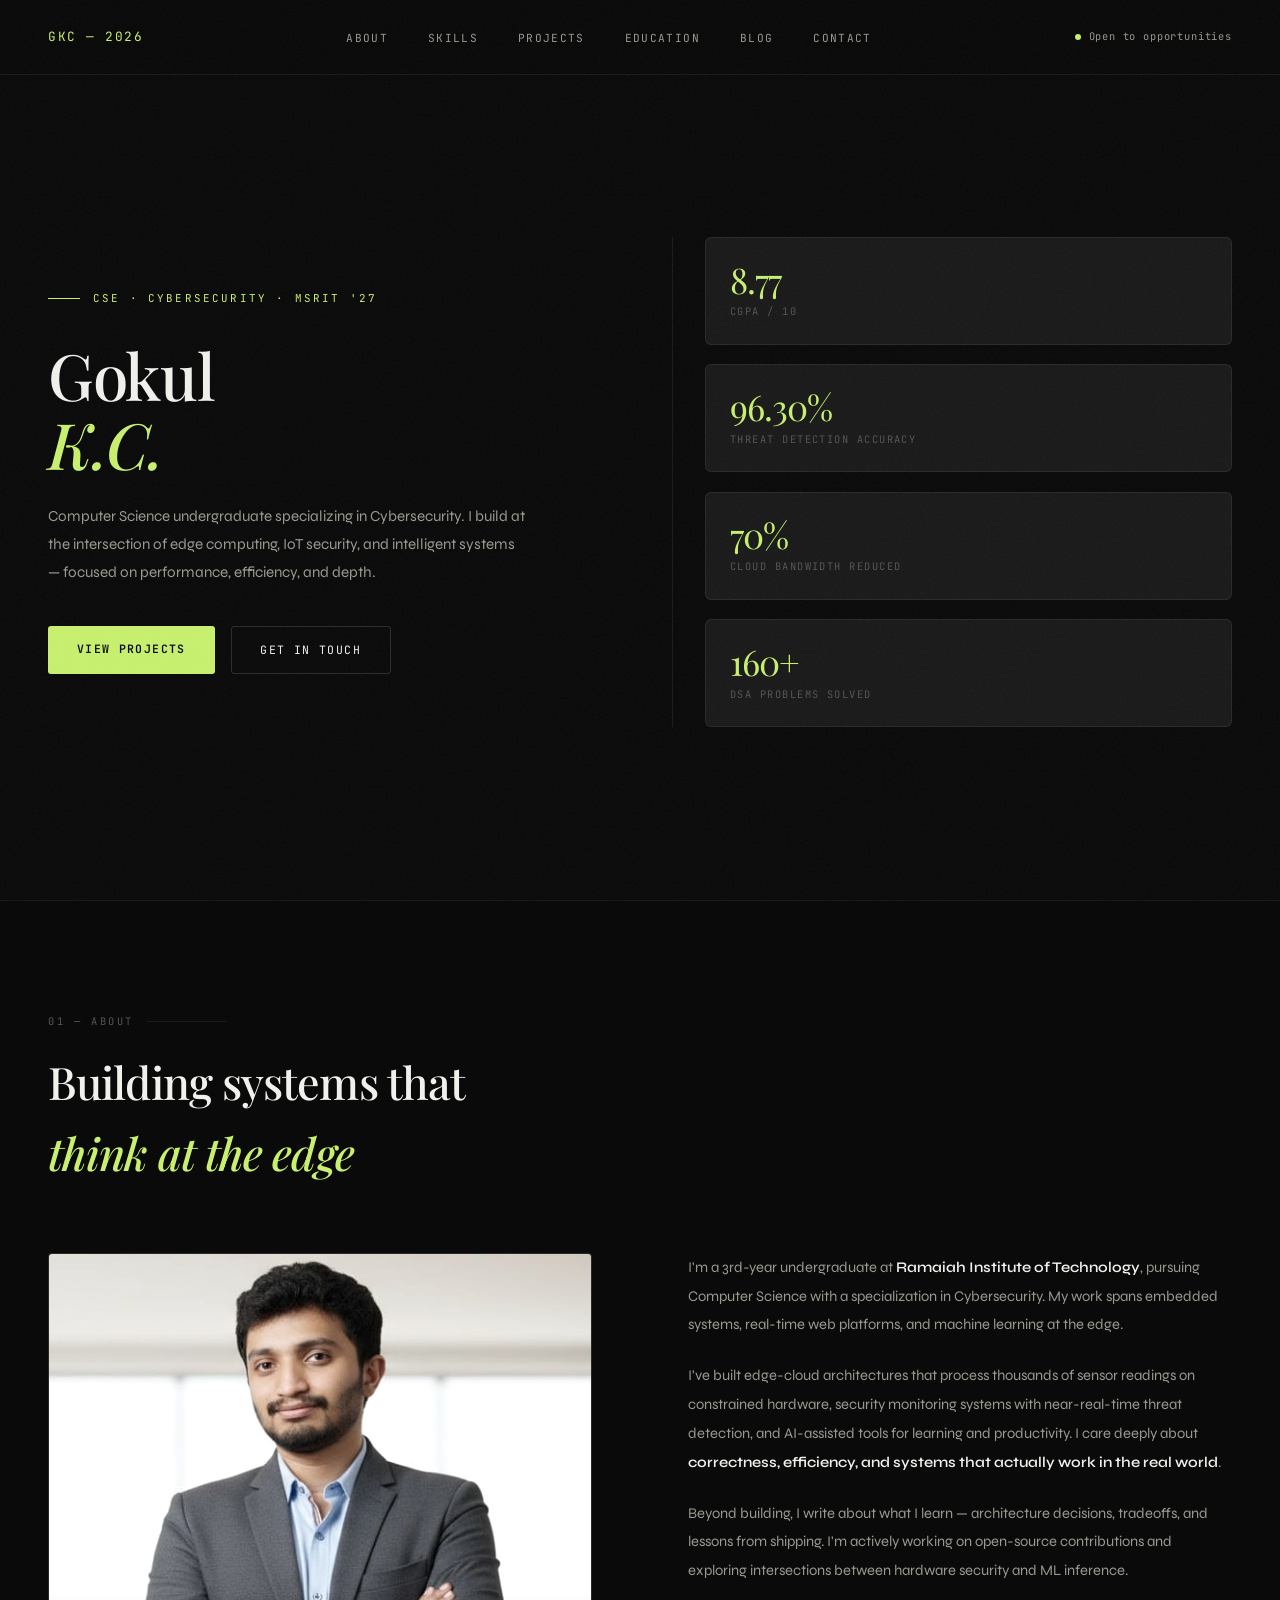
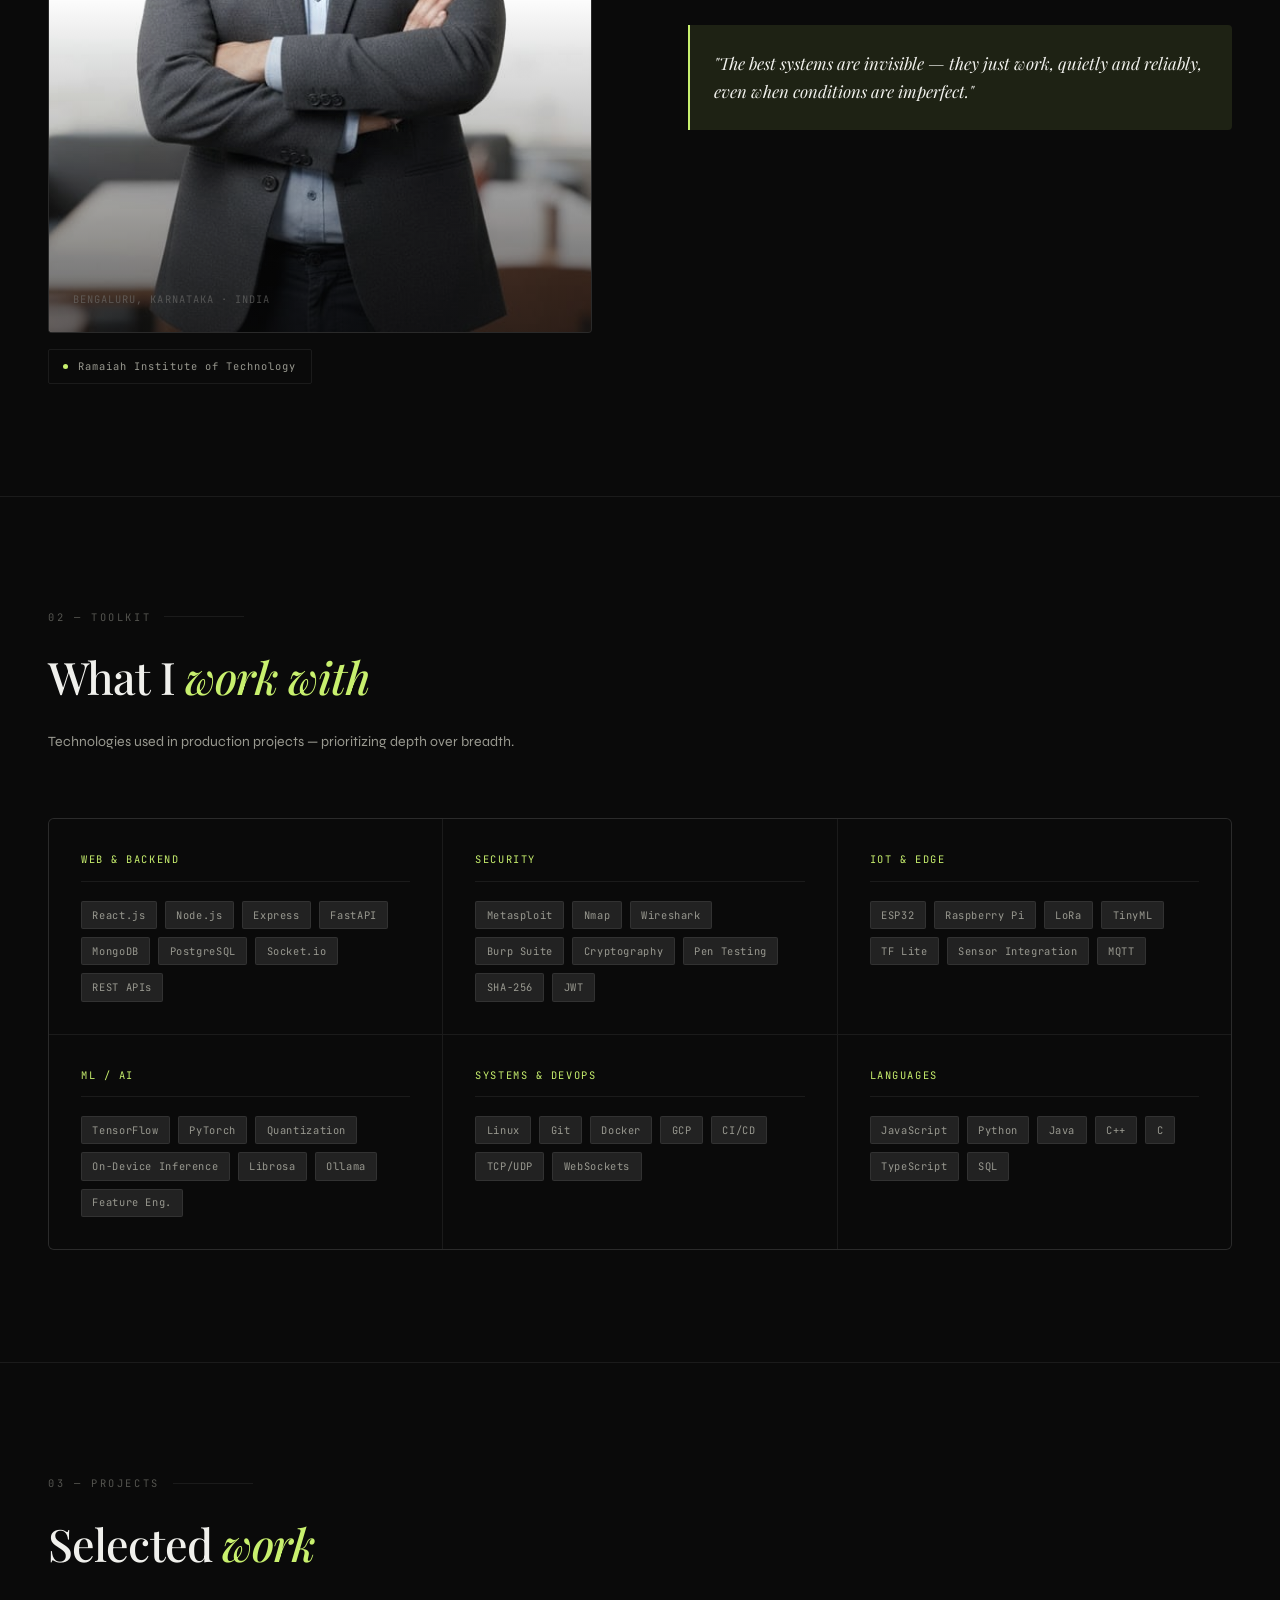
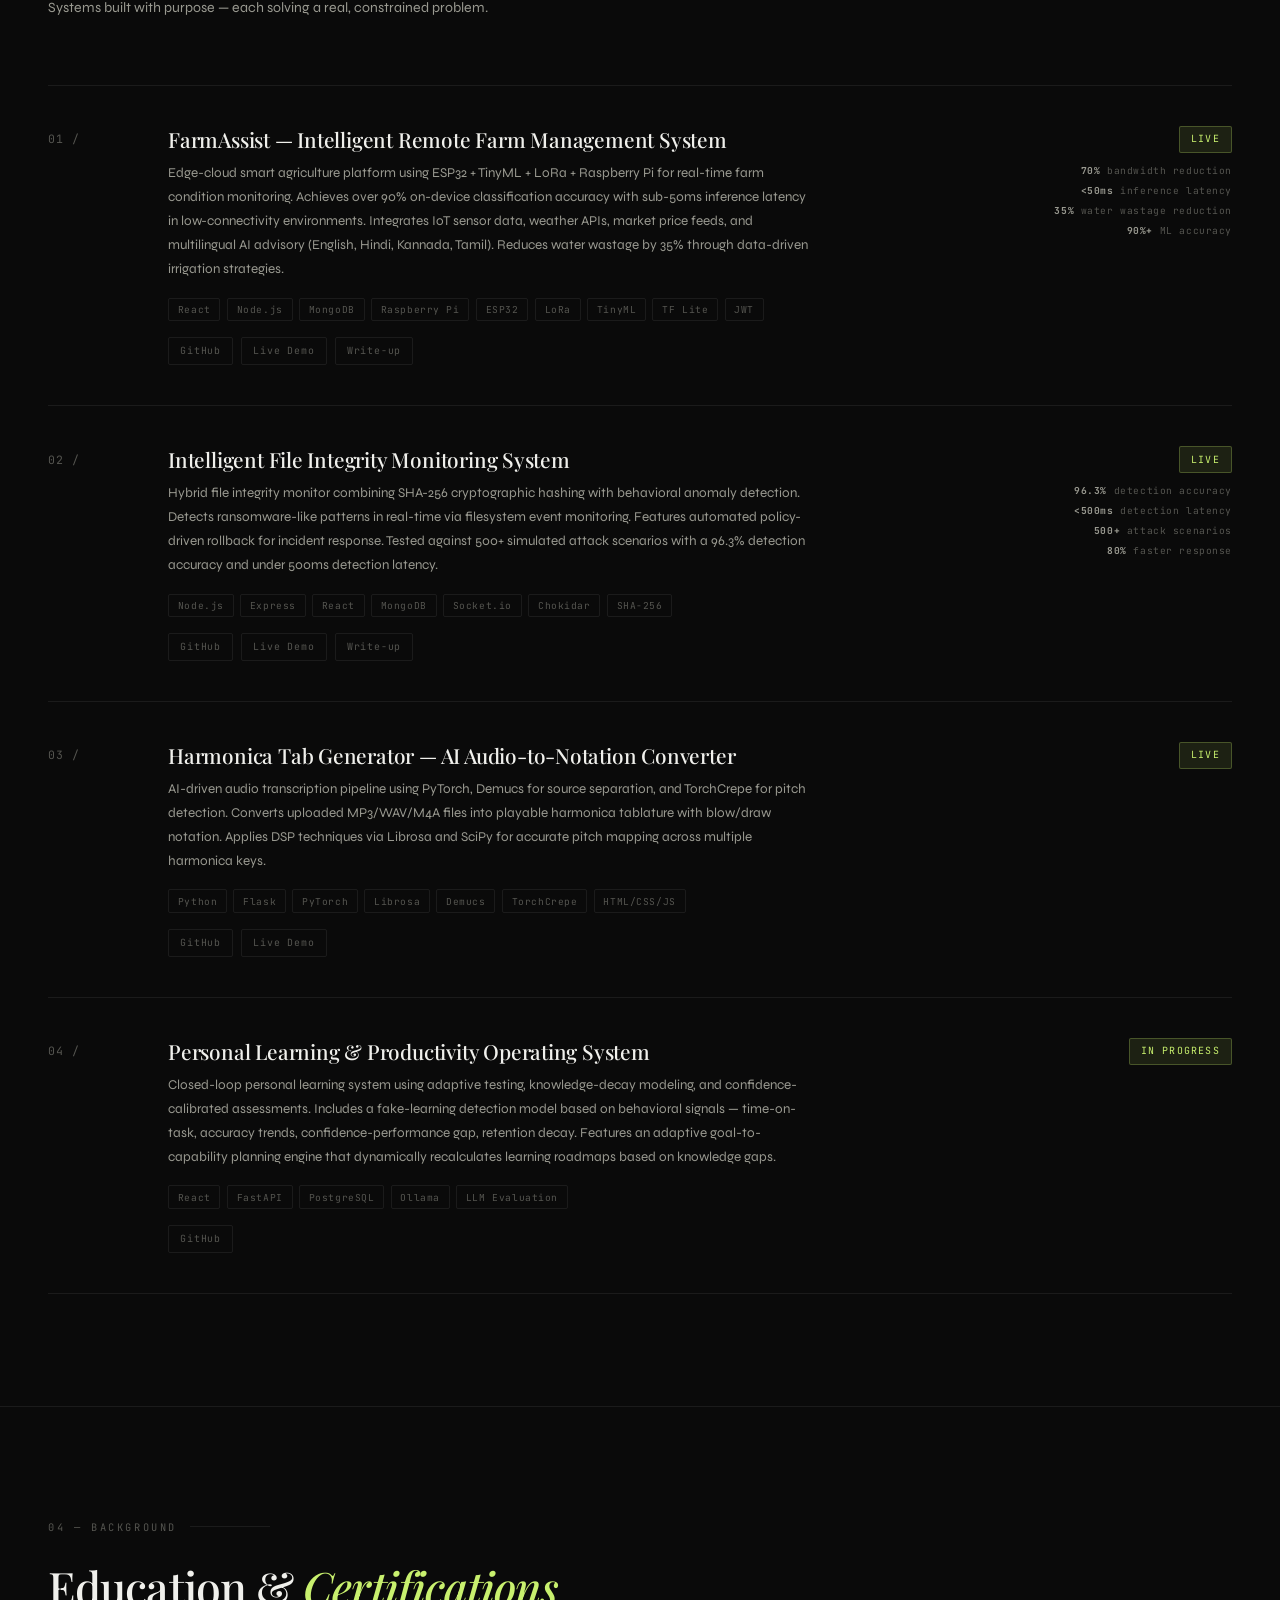
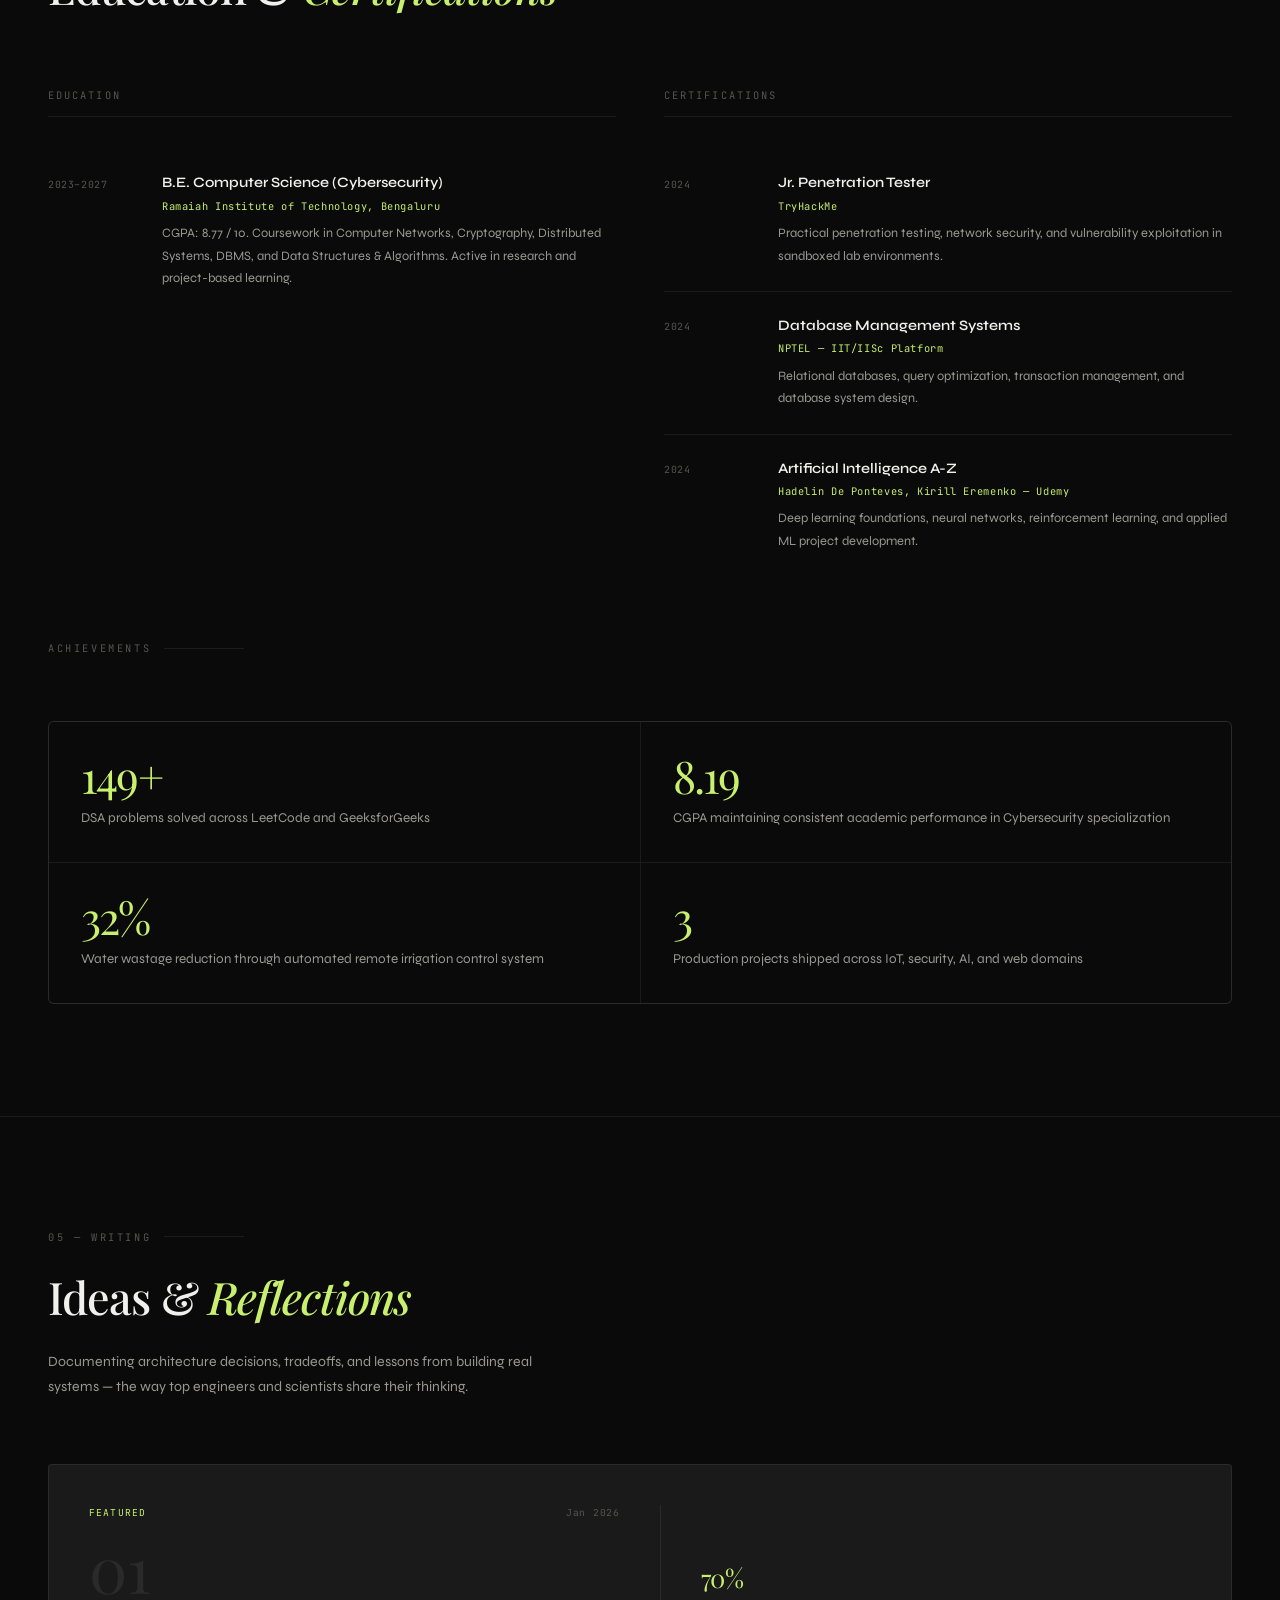
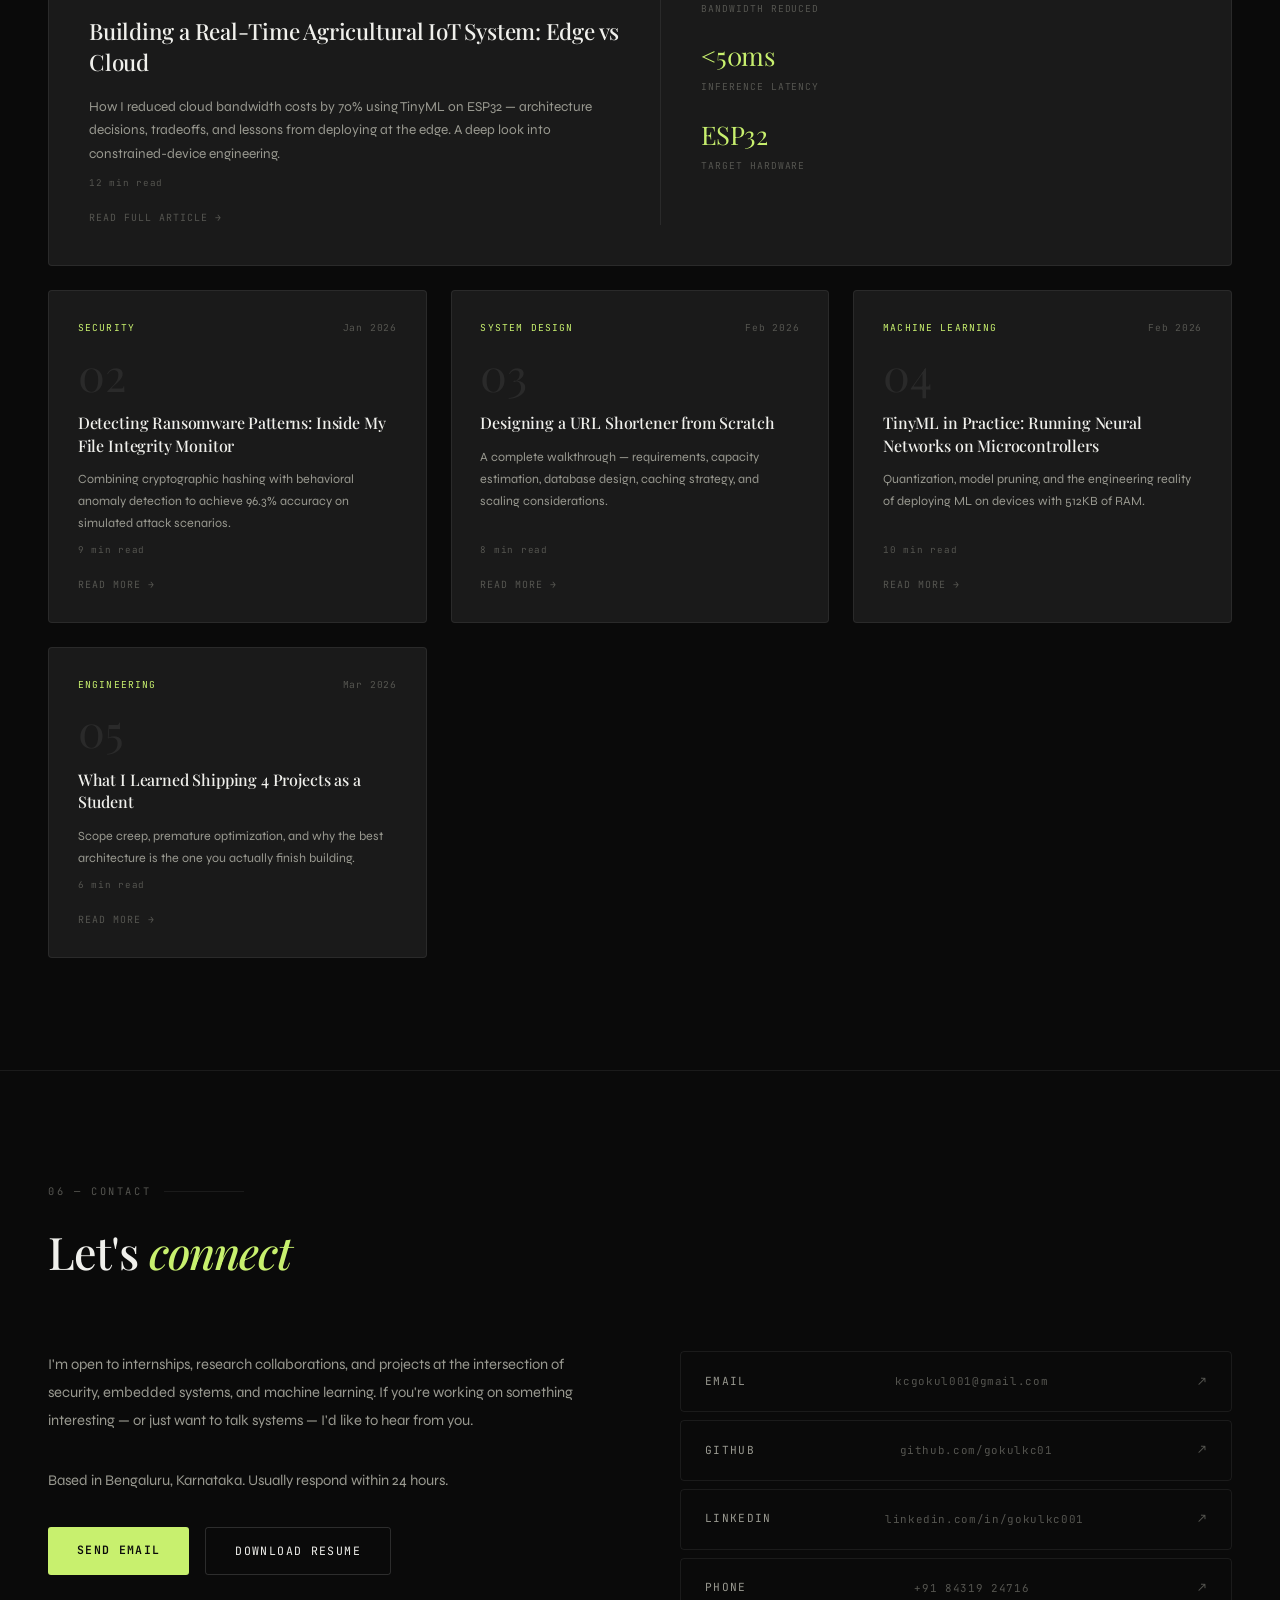
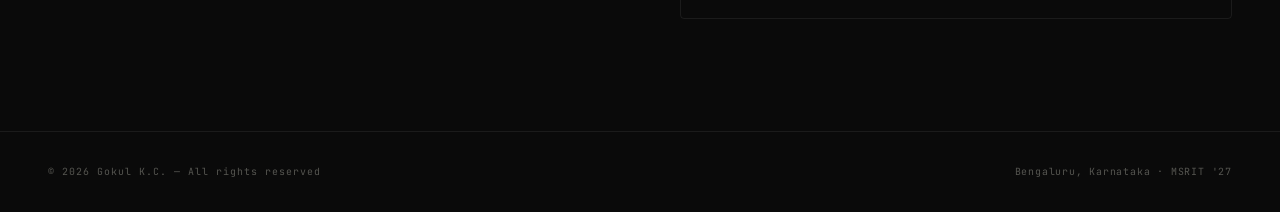
==== commit 544203ba: "Add resume download and blog section" ====
--- a/index.html
+++ b/index.html
@@ -1019,6 +1019,121 @@
       color: var(--accent);
     }
 
+    .blog-card-number {
+      font-family: var(--serif);
+      font-size: 2.8rem;
+      font-weight: 400;
+      color: var(--border);
+      line-height: 1;
+      margin-bottom: 1rem;
+      transition: color .3s;
+    }
+
+    .blog-card:hover .blog-card-number {
+      color: var(--accent-dim);
+    }
+
+    .blog-reading-time {
+      font-family: var(--mono);
+      font-size: .58rem;
+      color: var(--text3);
+      letter-spacing: .08em;
+      margin-top: .6rem;
+    }
+
+    .blog-featured {
+      grid-column: 1 / -1;
+      display: grid;
+      grid-template-columns: 1fr 1fr;
+      gap: 2.5rem;
+      background: var(--surface);
+      border: 1px solid var(--border);
+      border-radius: 4px;
+      padding: 2.5rem;
+      text-decoration: none;
+      color: inherit;
+      transition: border-color .35s, transform .4s cubic-bezier(.16, 1, .3, 1);
+    }
+
+    .blog-featured:hover {
+      border-color: var(--accent);
+      transform: translateY(-4px);
+    }
+
+    .blog-featured-left {
+      display: flex;
+      flex-direction: column;
+      justify-content: center;
+    }
+
+    .blog-featured .blog-card-number {
+      font-size: 4rem;
+    }
+
+    .blog-featured .blog-title {
+      font-size: 1.4rem;
+      margin-bottom: 1rem;
+    }
+
+    .blog-featured .blog-excerpt {
+      font-size: .85rem;
+      max-width: 520px;
+    }
+
+    .blog-featured-right {
+      display: flex;
+      flex-direction: column;
+      justify-content: center;
+      gap: 1.2rem;
+      border-left: 1px solid var(--border);
+      padding-left: 2.5rem;
+    }
+
+    .blog-featured-stat {
+      display: flex;
+      flex-direction: column;
+      gap: .2rem;
+    }
+
+    .blog-featured-stat .stat-val {
+      font-family: var(--serif);
+      font-size: 1.6rem;
+      color: var(--accent);
+      letter-spacing: -.02em;
+    }
+
+    .blog-featured-stat .stat-lbl {
+      font-family: var(--mono);
+      font-size: .6rem;
+      color: var(--text3);
+      letter-spacing: .1em;
+      text-transform: uppercase;
+    }
+
+    .blog-section-header {
+      display: flex;
+      justify-content: space-between;
+      align-items: flex-end;
+      margin-bottom: 0;
+    }
+
+    .blog-view-all {
+      font-family: var(--mono);
+      font-size: .68rem;
+      color: var(--text3);
+      text-decoration: none;
+      letter-spacing: .1em;
+      text-transform: uppercase;
+      transition: color .3s;
+      padding-bottom: .3rem;
+      border-bottom: 1px solid var(--border);
+    }
+
+    .blog-view-all:hover {
+      color: var(--accent);
+      border-color: var(--accent);
+    }
+
     /* ─── MOBILE ─── */
     @media (max-width: 900px) {
       nav {
@@ -1067,6 +1182,20 @@
         grid-template-columns: 1fr;
       }
 
+      .blog-featured {
+        grid-template-columns: 1fr;
+      }
+
+      .blog-featured-right {
+        border-left: none;
+        padding-left: 0;
+        border-top: 1px solid var(--border);
+        padding-top: 1.5rem;
+        flex-direction: row;
+        flex-wrap: wrap;
+        gap: 1.5rem;
+      }
+
       .achievements-grid {
         grid-template-columns: 1fr;
       }
@@ -1099,6 +1228,7 @@
       <li><a href="#skills">Skills</a></li>
       <li><a href="#projects">Projects</a></li>
       <li><a href="#experience">Education</a></li>
+      <li><a href="#blog">Blog</a></li>
       <li><a href="#contact">Contact</a></li>
     </ul>
     <div class="nav-right">
@@ -1498,41 +1628,103 @@
   <!-- BLOG -->
   <section id="blog">
     <div class="section-label reveal">05 — Writing</div>
-    <h2 class="section-title reveal">Ideas & <em>Reflections</em></h2>
-    <p class="section-sub reveal">Documenting architecture decisions, tradeoffs, and lessons from building real systems.
-    </p>
-
-    <div class="blog-grid">
-      <a href="#" class="blog-card reveal">
-        <div class="blog-meta">
-          <span class="blog-tag-label">Edge Computing</span>
-          <span class="blog-date-label">Jan 2026</span>
-        </div>
-        <div class="blog-title">Building a Real-Time Agricultural IoT System: Edge vs Cloud</div>
-        <p class="blog-excerpt">How I reduced cloud bandwidth costs by 70% using TinyML on ESP32 — architecture
-          decisions, tradeoffs, and lessons from deploying at the edge.</p>
-        <div class="blog-read-more">Read more &rarr;</div>
+    <div class="blog-section-header">
+      <div>
+        <h2 class="section-title reveal">Ideas & <em>Reflections</em></h2>
+        <p class="section-sub reveal">Documenting architecture decisions, tradeoffs, and lessons from building real
+          systems — the way top engineers and scientists share their thinking.</p>
+      </div>
+    </div>
+
+    <div class="blog-grid" style="margin-top: 4rem;">
+
+      <!-- Featured Post -->
+      <a href="blog/edge-vs-cloud.html" class="blog-featured reveal">
+        <div class="blog-featured-left">
+          <div class="blog-meta">
+            <span class="blog-tag-label">Featured</span>
+            <span class="blog-date-label">Jan 2026</span>
+          </div>
+          <div class="blog-card-number">01</div>
+          <div class="blog-title">Building a Real-Time Agricultural IoT System: Edge vs Cloud</div>
+          <p class="blog-excerpt">How I reduced cloud bandwidth costs by 70% using TinyML on ESP32 — architecture
+            decisions, tradeoffs, and lessons from deploying at the edge. A deep look into constrained-device
+            engineering.</p>
+          <div class="blog-reading-time">12 min read</div>
+          <div class="blog-read-more">Read full article &rarr;</div>
+        </div>
+        <div class="blog-featured-right">
+          <div class="blog-featured-stat">
+            <span class="stat-val">70%</span>
+            <span class="stat-lbl">Bandwidth Reduced</span>
+          </div>
+          <div class="blog-featured-stat">
+            <span class="stat-val">&lt;50ms</span>
+            <span class="stat-lbl">Inference Latency</span>
+          </div>
+          <div class="blog-featured-stat">
+            <span class="stat-val">ESP32</span>
+            <span class="stat-lbl">Target Hardware</span>
+          </div>
+        </div>
       </a>
-      <a href="#" class="blog-card reveal">
+
+      <!-- Card 2 -->
+      <a href="blog/file-integrity-monitor.html" class="blog-card reveal">
         <div class="blog-meta">
           <span class="blog-tag-label">Security</span>
           <span class="blog-date-label">Jan 2026</span>
         </div>
+        <div class="blog-card-number">02</div>
         <div class="blog-title">Detecting Ransomware Patterns: Inside My File Integrity Monitor</div>
-        <p class="blog-excerpt">A deep dive into combining cryptographic hashing with behavioral anomaly detection to
-          achieve 96.3% accuracy on simulated attack scenarios.</p>
+        <p class="blog-excerpt">Combining cryptographic hashing with behavioral anomaly detection to achieve 96.3%
+          accuracy on simulated attack scenarios.</p>
+        <div class="blog-reading-time">9 min read</div>
         <div class="blog-read-more">Read more &rarr;</div>
       </a>
-      <a href="#" class="blog-card reveal">
+
+      <!-- Card 3 -->
+      <a href="blog/url-shortener-design.html" class="blog-card reveal">
         <div class="blog-meta">
           <span class="blog-tag-label">System Design</span>
           <span class="blog-date-label">Feb 2026</span>
         </div>
-        <div class="blog-title">System Design Primer: Designing a URL Shortener from Scratch</div>
+        <div class="blog-card-number">03</div>
+        <div class="blog-title">Designing a URL Shortener from Scratch</div>
         <p class="blog-excerpt">A complete walkthrough — requirements, capacity estimation, database design, caching
           strategy, and scaling considerations.</p>
+        <div class="blog-reading-time">8 min read</div>
         <div class="blog-read-more">Read more &rarr;</div>
       </a>
+
+      <!-- Card 4 -->
+      <a href="blog/tinyml-edge-inference.html" class="blog-card reveal">
+        <div class="blog-meta">
+          <span class="blog-tag-label">Machine Learning</span>
+          <span class="blog-date-label">Feb 2026</span>
+        </div>
+        <div class="blog-card-number">04</div>
+        <div class="blog-title">TinyML in Practice: Running Neural Networks on Microcontrollers</div>
+        <p class="blog-excerpt">Quantization, model pruning, and the engineering reality of deploying ML on devices with
+          512KB of RAM.</p>
+        <div class="blog-reading-time">10 min read</div>
+        <div class="blog-read-more">Read more &rarr;</div>
+      </a>
+
+      <!-- Card 5 -->
+      <a href="blog/lessons-from-shipping.html" class="blog-card reveal">
+        <div class="blog-meta">
+          <span class="blog-tag-label">Engineering</span>
+          <span class="blog-date-label">Mar 2026</span>
+        </div>
+        <div class="blog-card-number">05</div>
+        <div class="blog-title">What I Learned Shipping 4 Projects as a Student</div>
+        <p class="blog-excerpt">Scope creep, premature optimization, and why the best architecture is the one you
+          actually finish building.</p>
+        <div class="blog-reading-time">6 min read</div>
+        <div class="blog-read-more">Read more &rarr;</div>
+      </a>
+
     </div>
   </section>
 
@@ -1553,7 +1745,7 @@
         <p>Based in Bengaluru, Karnataka. Usually respond within 24 hours.</p>
         <div class="contact-cta">
           <a href="mailto:kcgokul001@gmail.com" class="btn btn-primary">Send Email</a>
-          <a href="#" class="btn btn-ghost">Download Resume</a>
+          <a href="assets/Gokul_K_C-resume.pdf" download class="btn btn-ghost">Download Resume</a>
         </div>
       </div>
 
@@ -1568,9 +1760,9 @@
           <span class="contact-item-value">github.com/gokulkc01</span>
           <span class="contact-item-arrow">&#8599;</span>
         </a>
-        <a href="#" class="contact-item">
+        <a href="https://linkedin.com/in/gokulkc001" target="_blank" class="contact-item">
           <span class="contact-item-label">LinkedIn</span>
-          <span class="contact-item-value">linkedin.com/in/gokulkc</span>
+          <span class="contact-item-value">linkedin.com/in/gokulkc001</span>
           <span class="contact-item-arrow">&#8599;</span>
         </a>
         <a href="tel:+918431924716" class="contact-item">
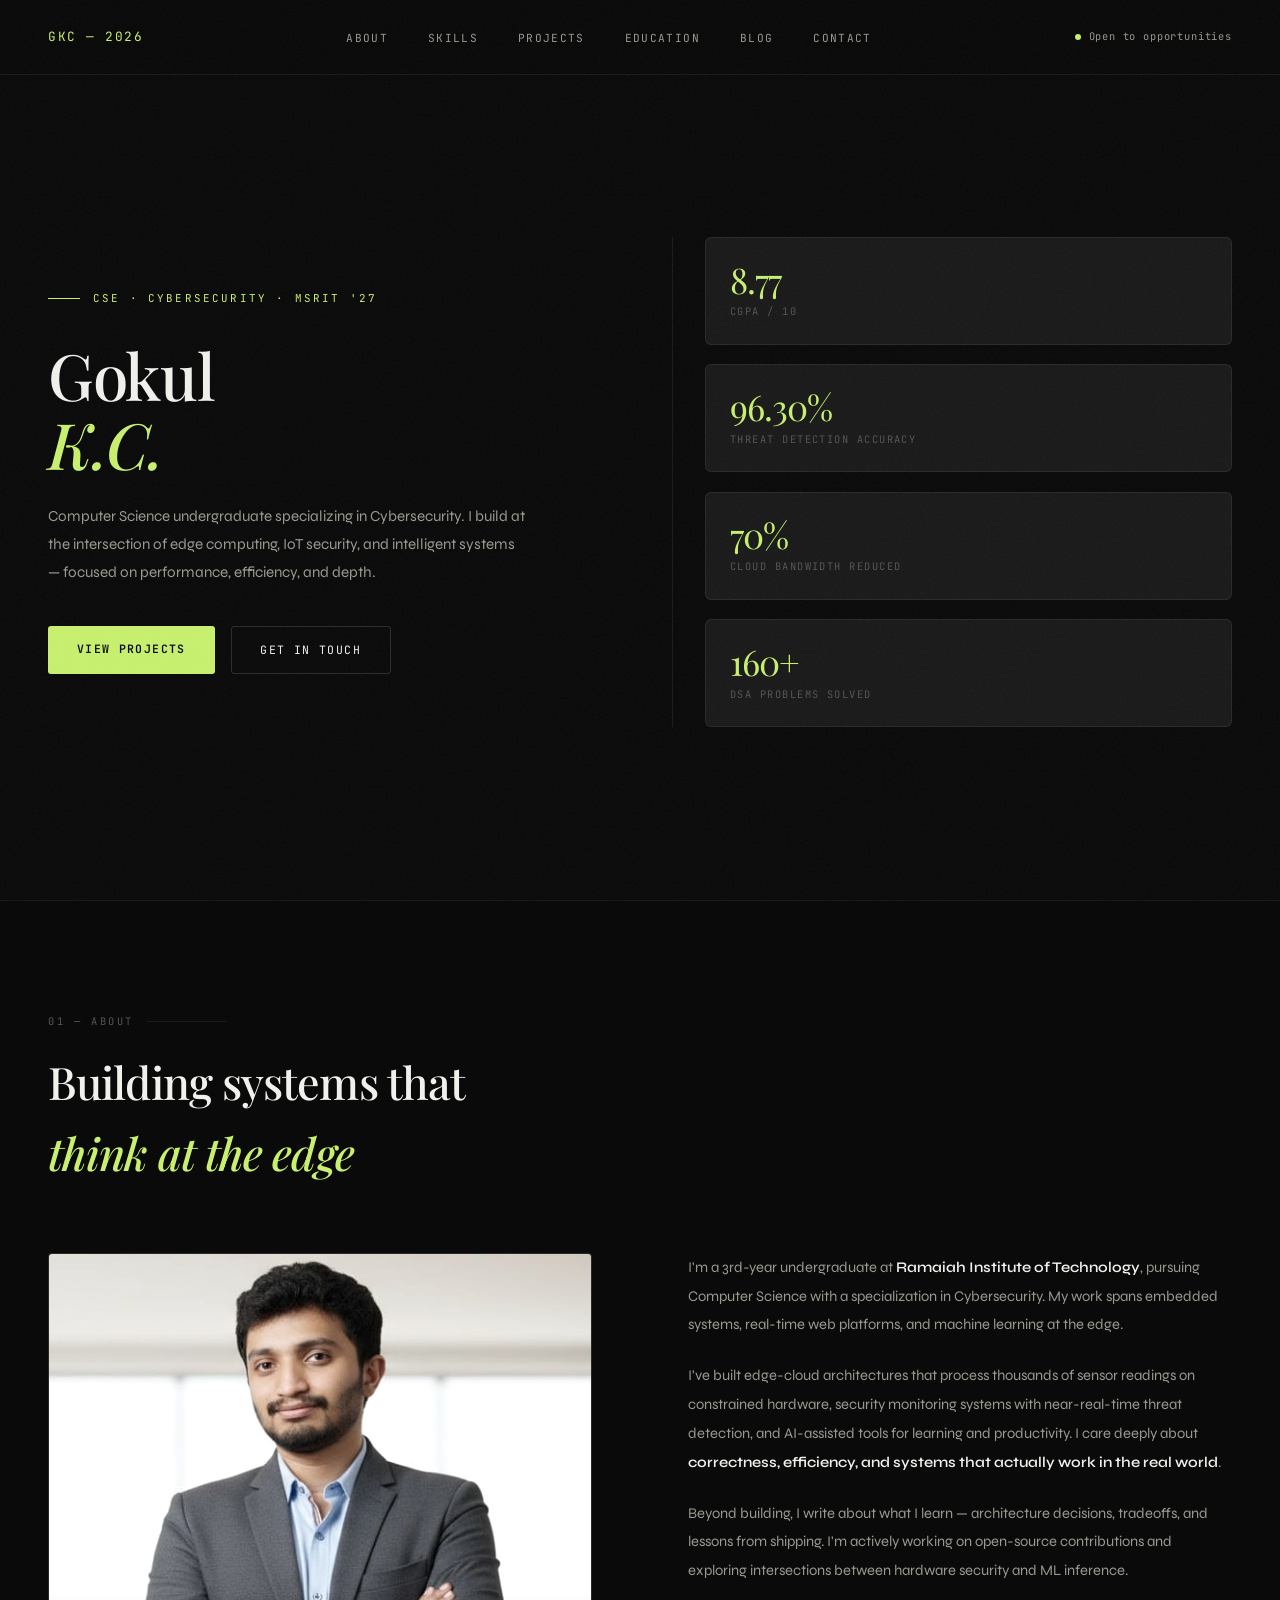
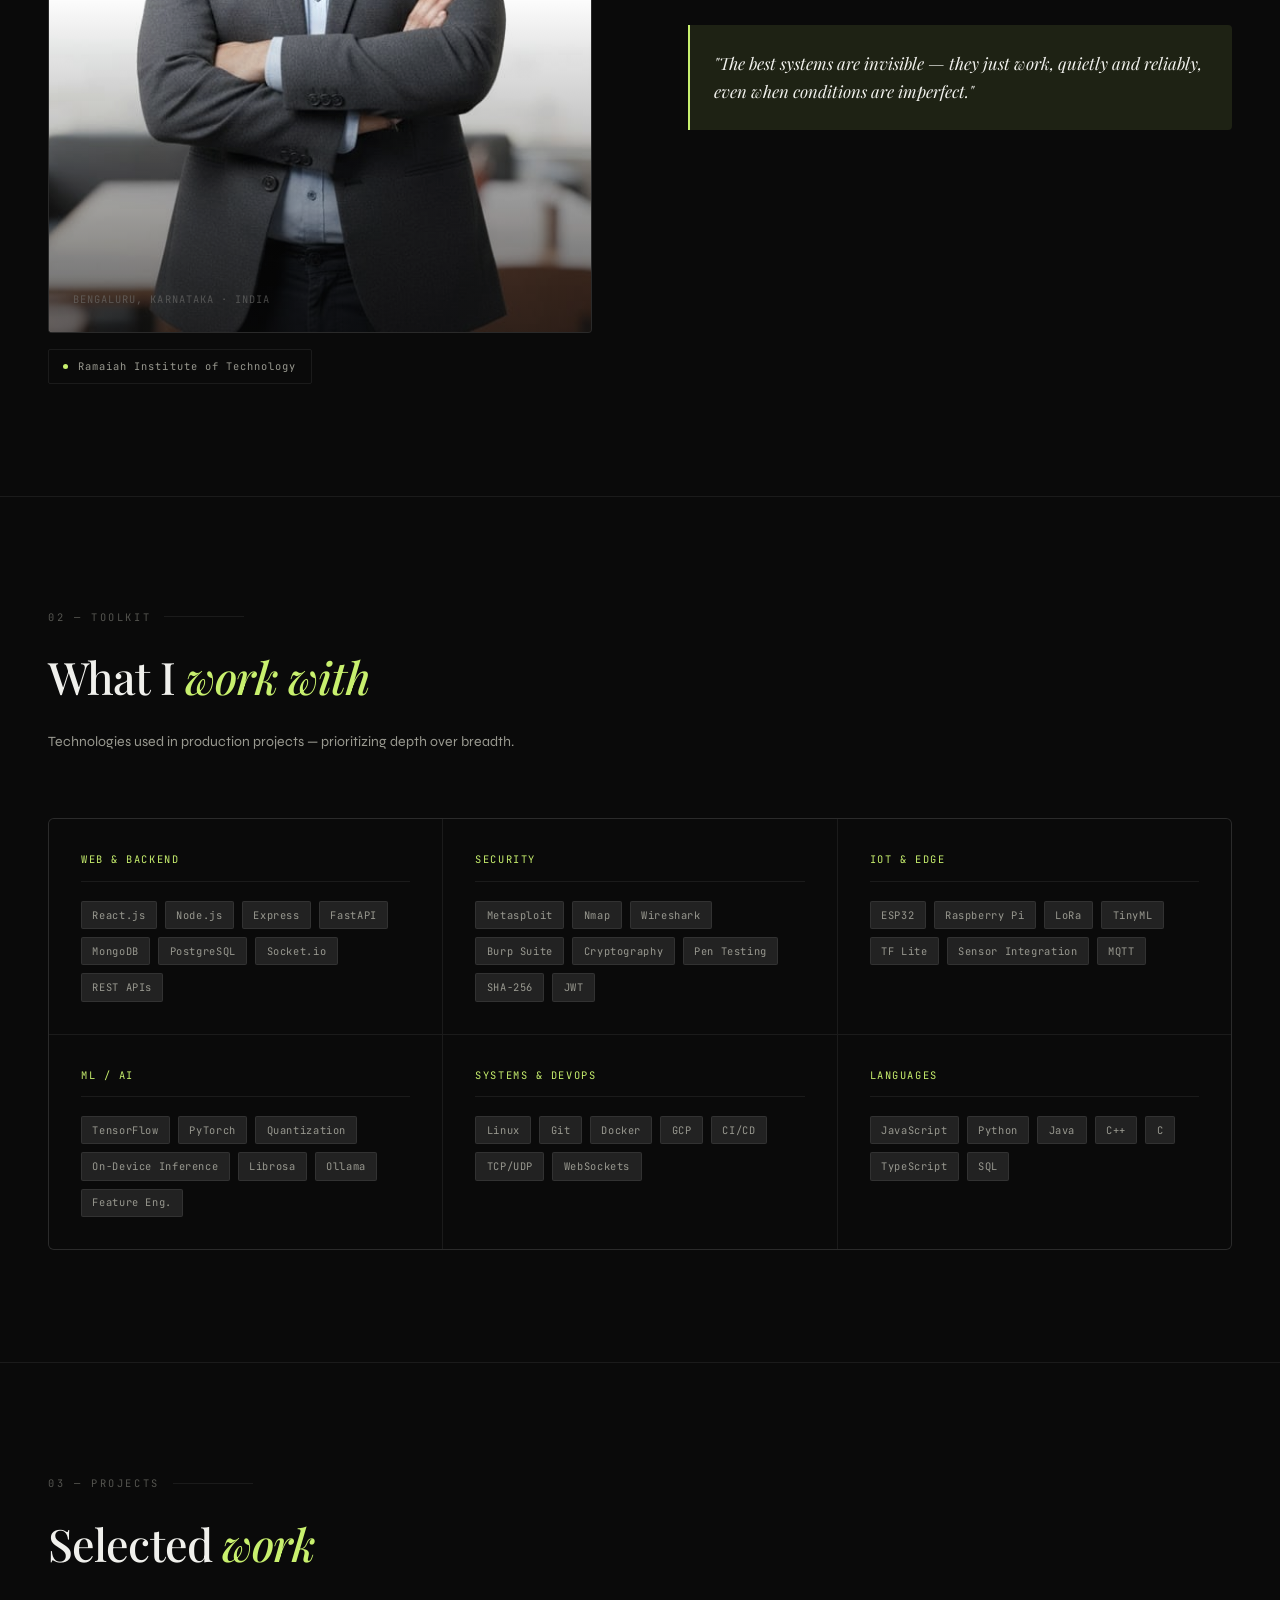
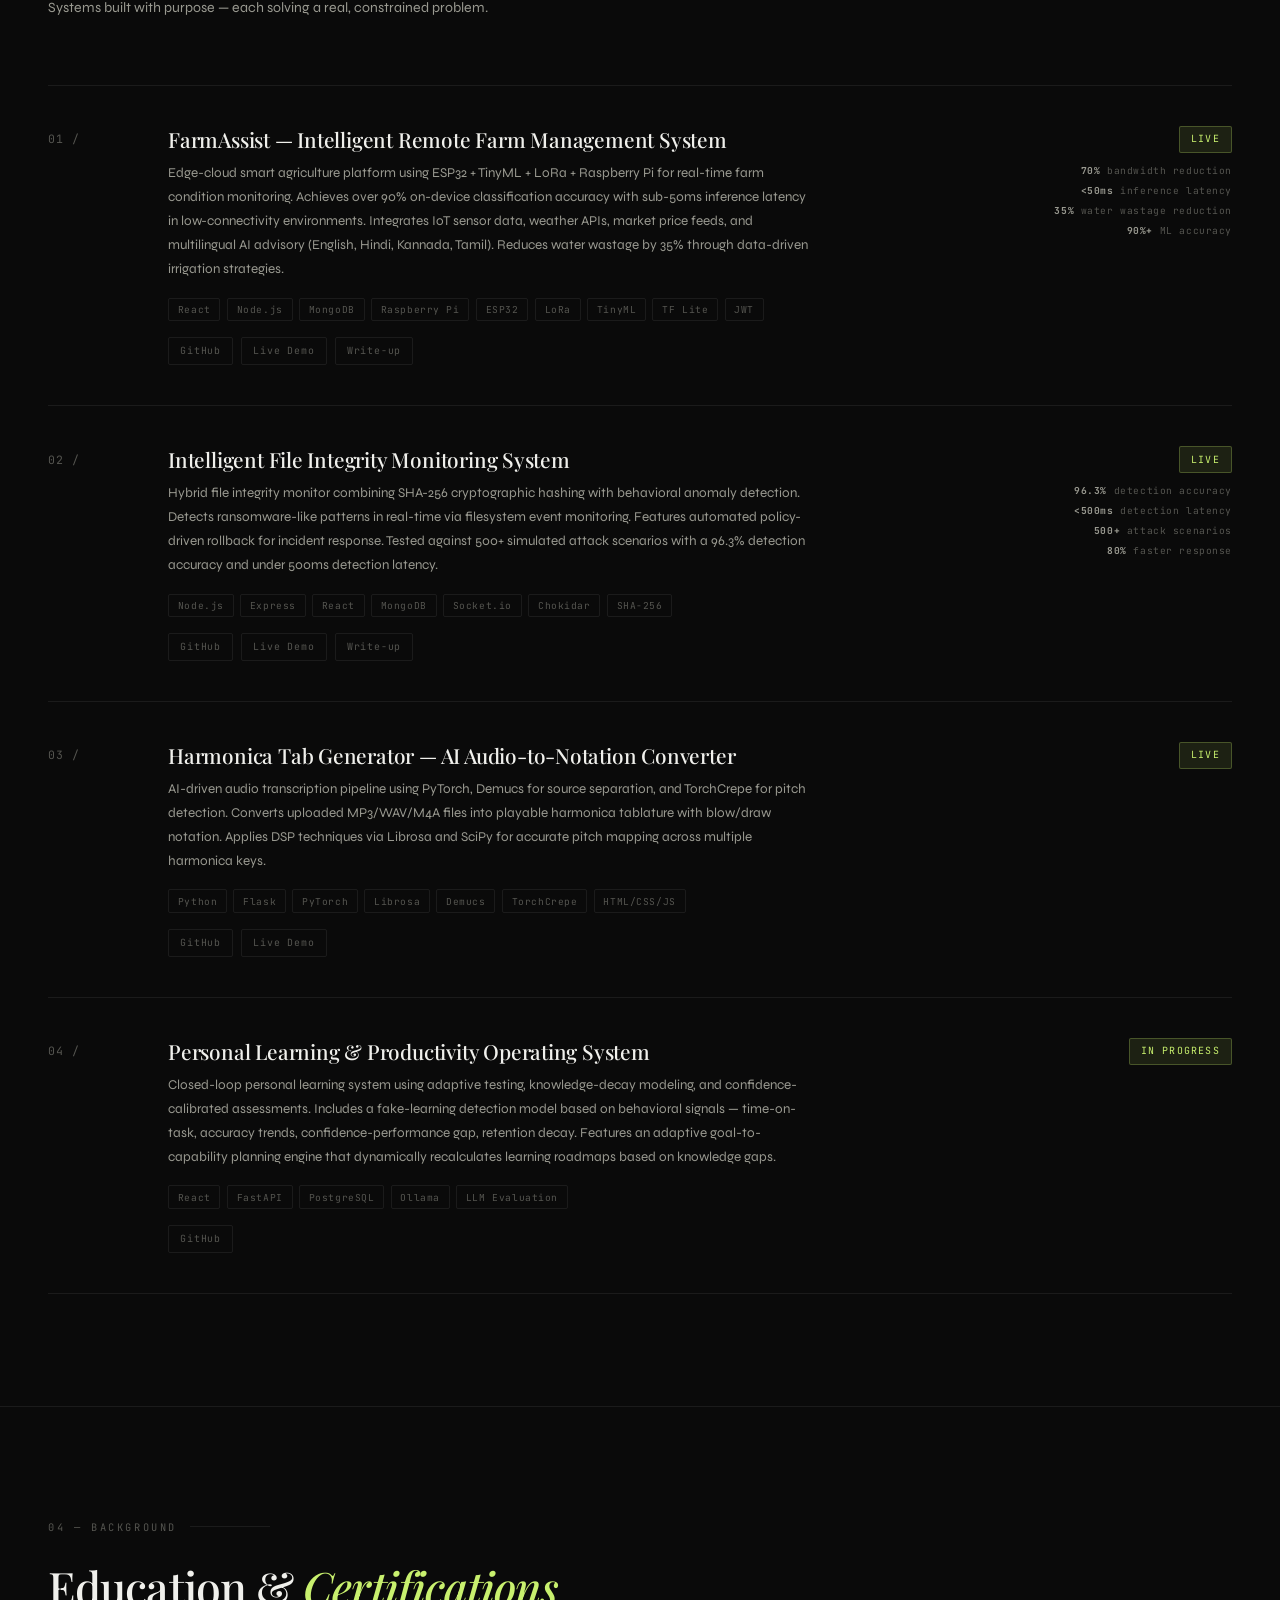
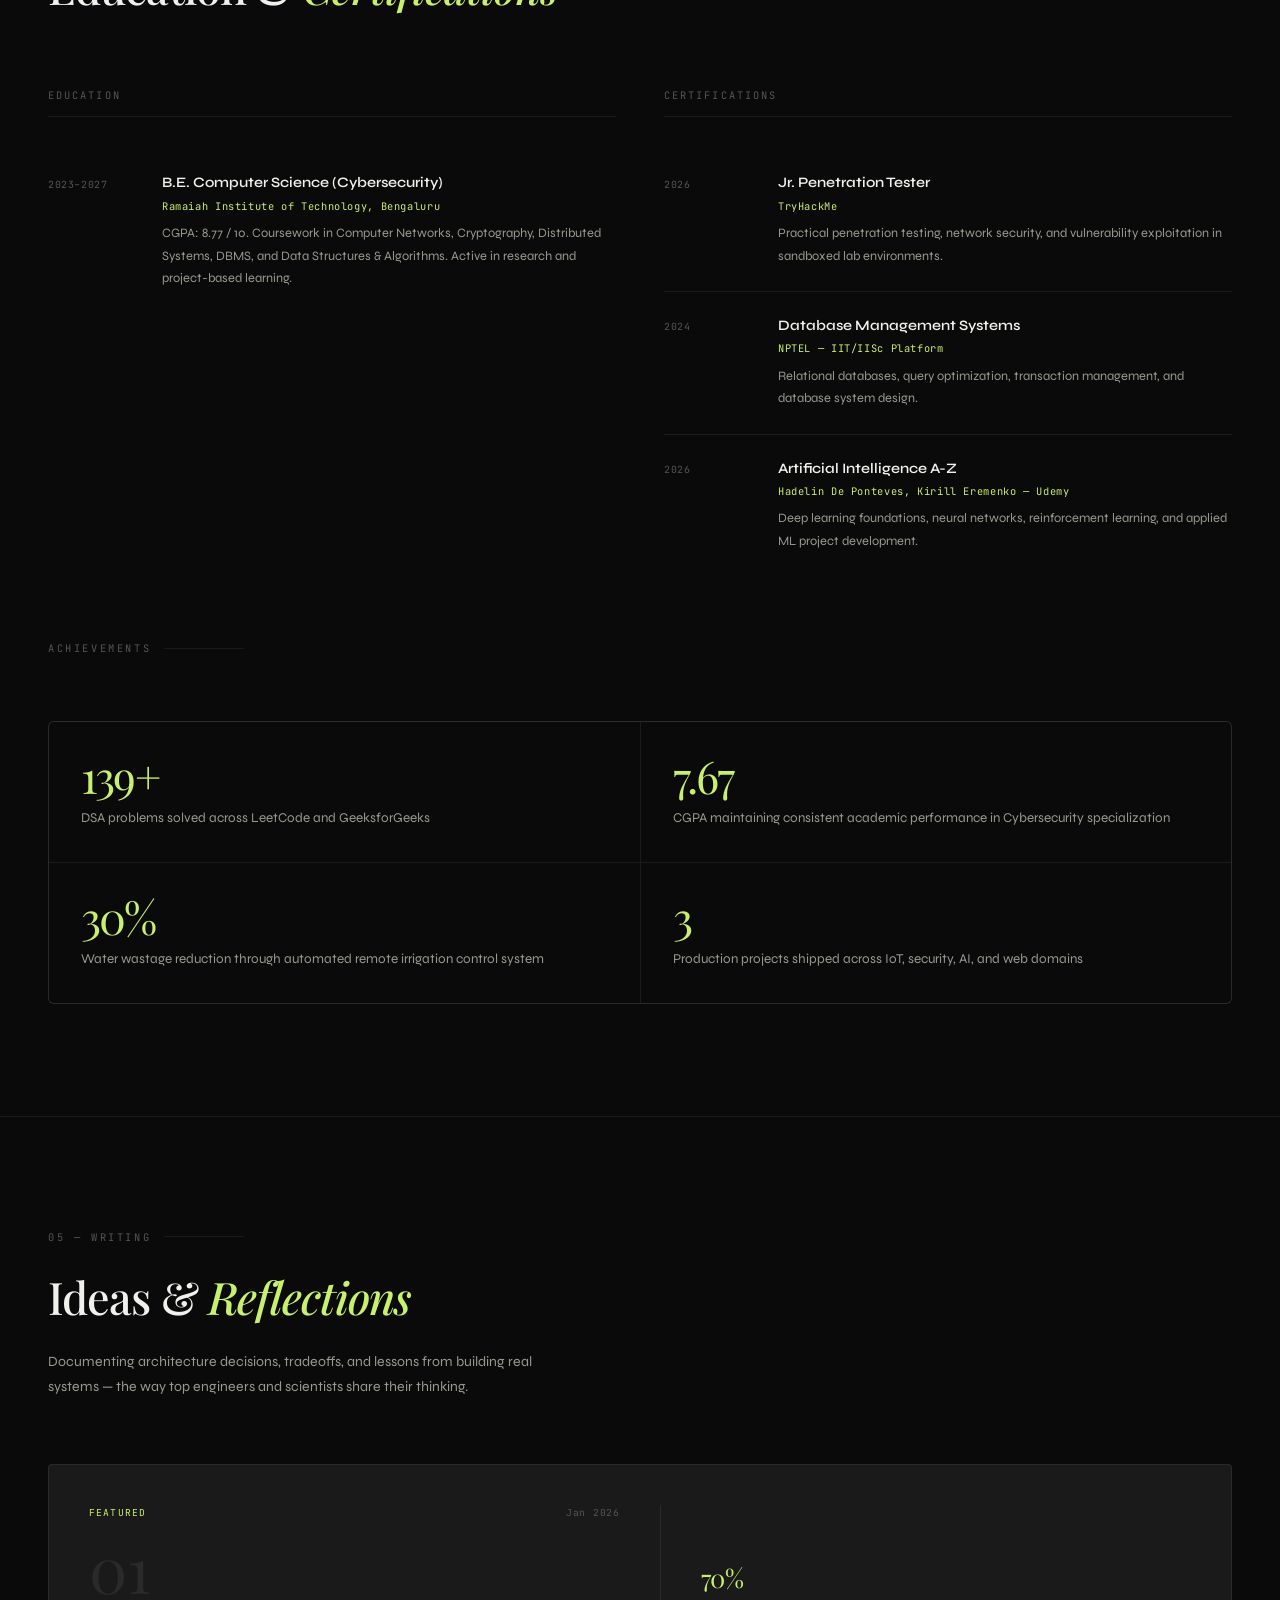
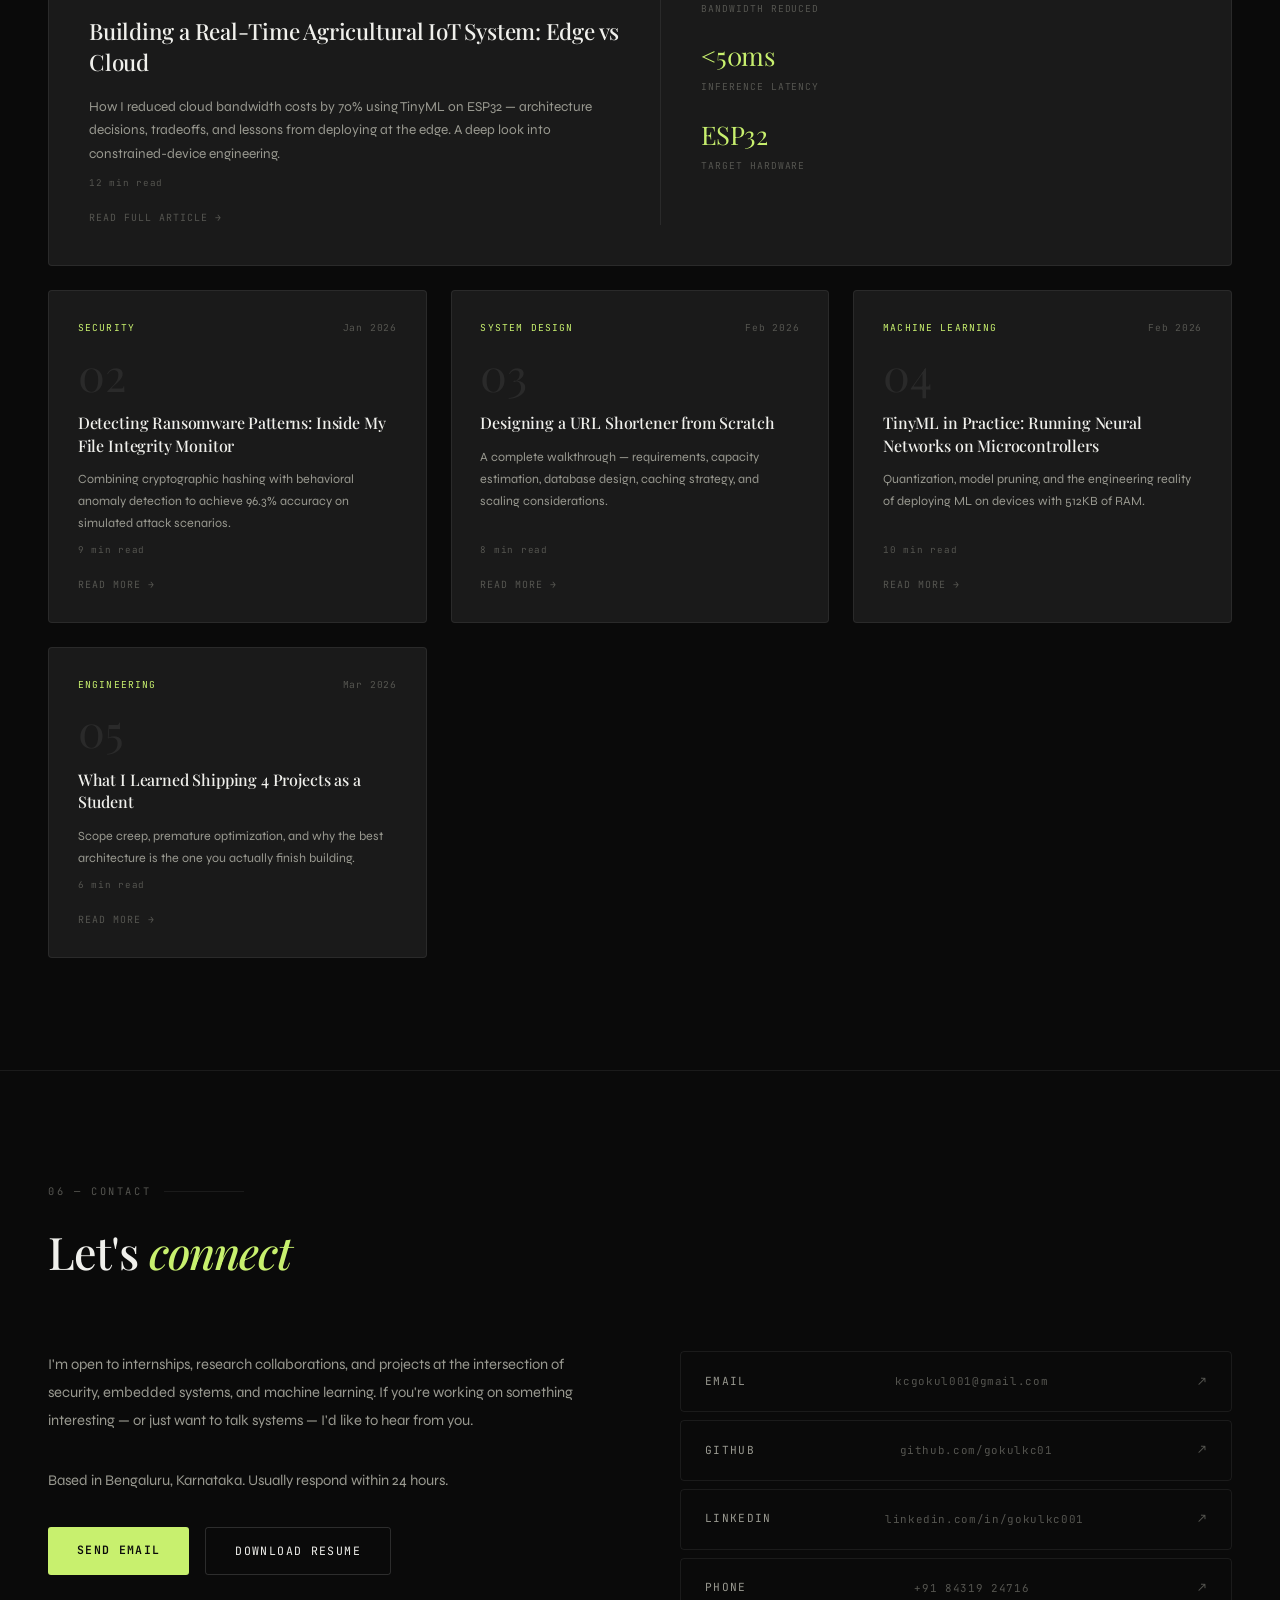
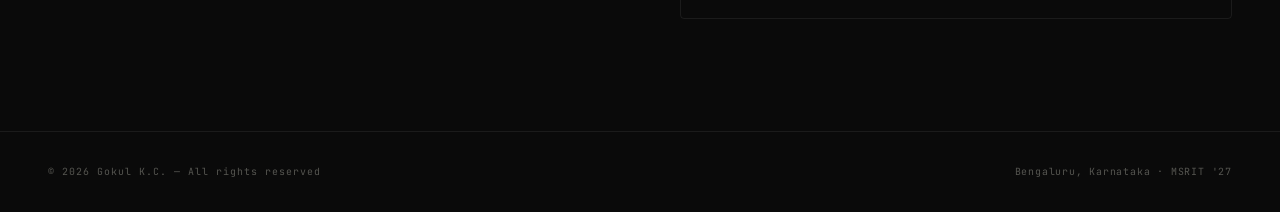
==== commit 945bfdaa: "updated date" ====
--- a/index.html
+++ b/index.html
@@ -1569,7 +1569,7 @@
         <div class="edu-block-title">Certifications</div>
         <div class="timeline">
           <div class="tl-item">
-            <div class="tl-date">2024</div>
+            <div class="tl-date">2026</div>
             <div class="tl-body">
               <div class="tl-title">Jr. Penetration Tester</div>
               <div class="tl-place">TryHackMe</div>
@@ -1587,7 +1587,7 @@
             </div>
           </div>
           <div class="tl-item">
-            <div class="tl-date">2024</div>
+            <div class="tl-date">2026</div>
             <div class="tl-body">
               <div class="tl-title">Artificial Intelligence A-Z</div>
               <div class="tl-place">Hadelin De Ponteves, Kirill Eremenko — Udemy</div>
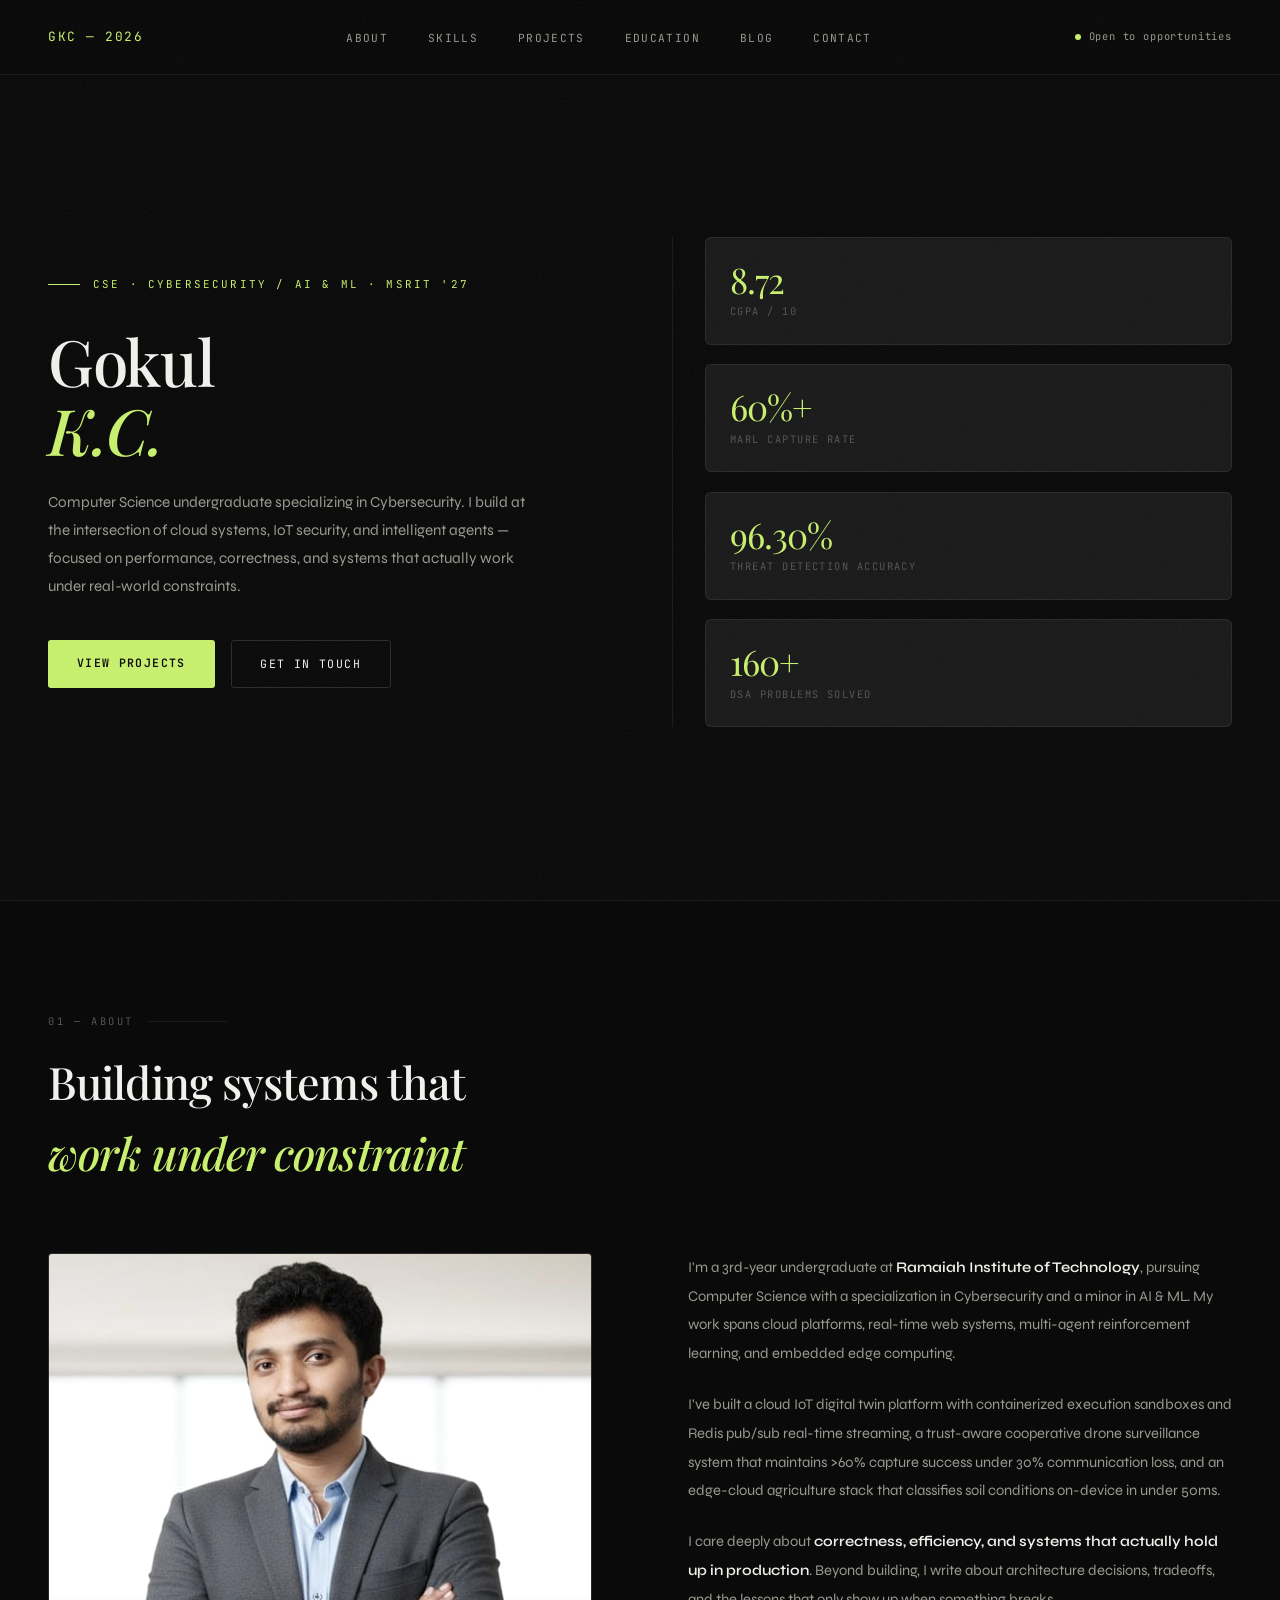
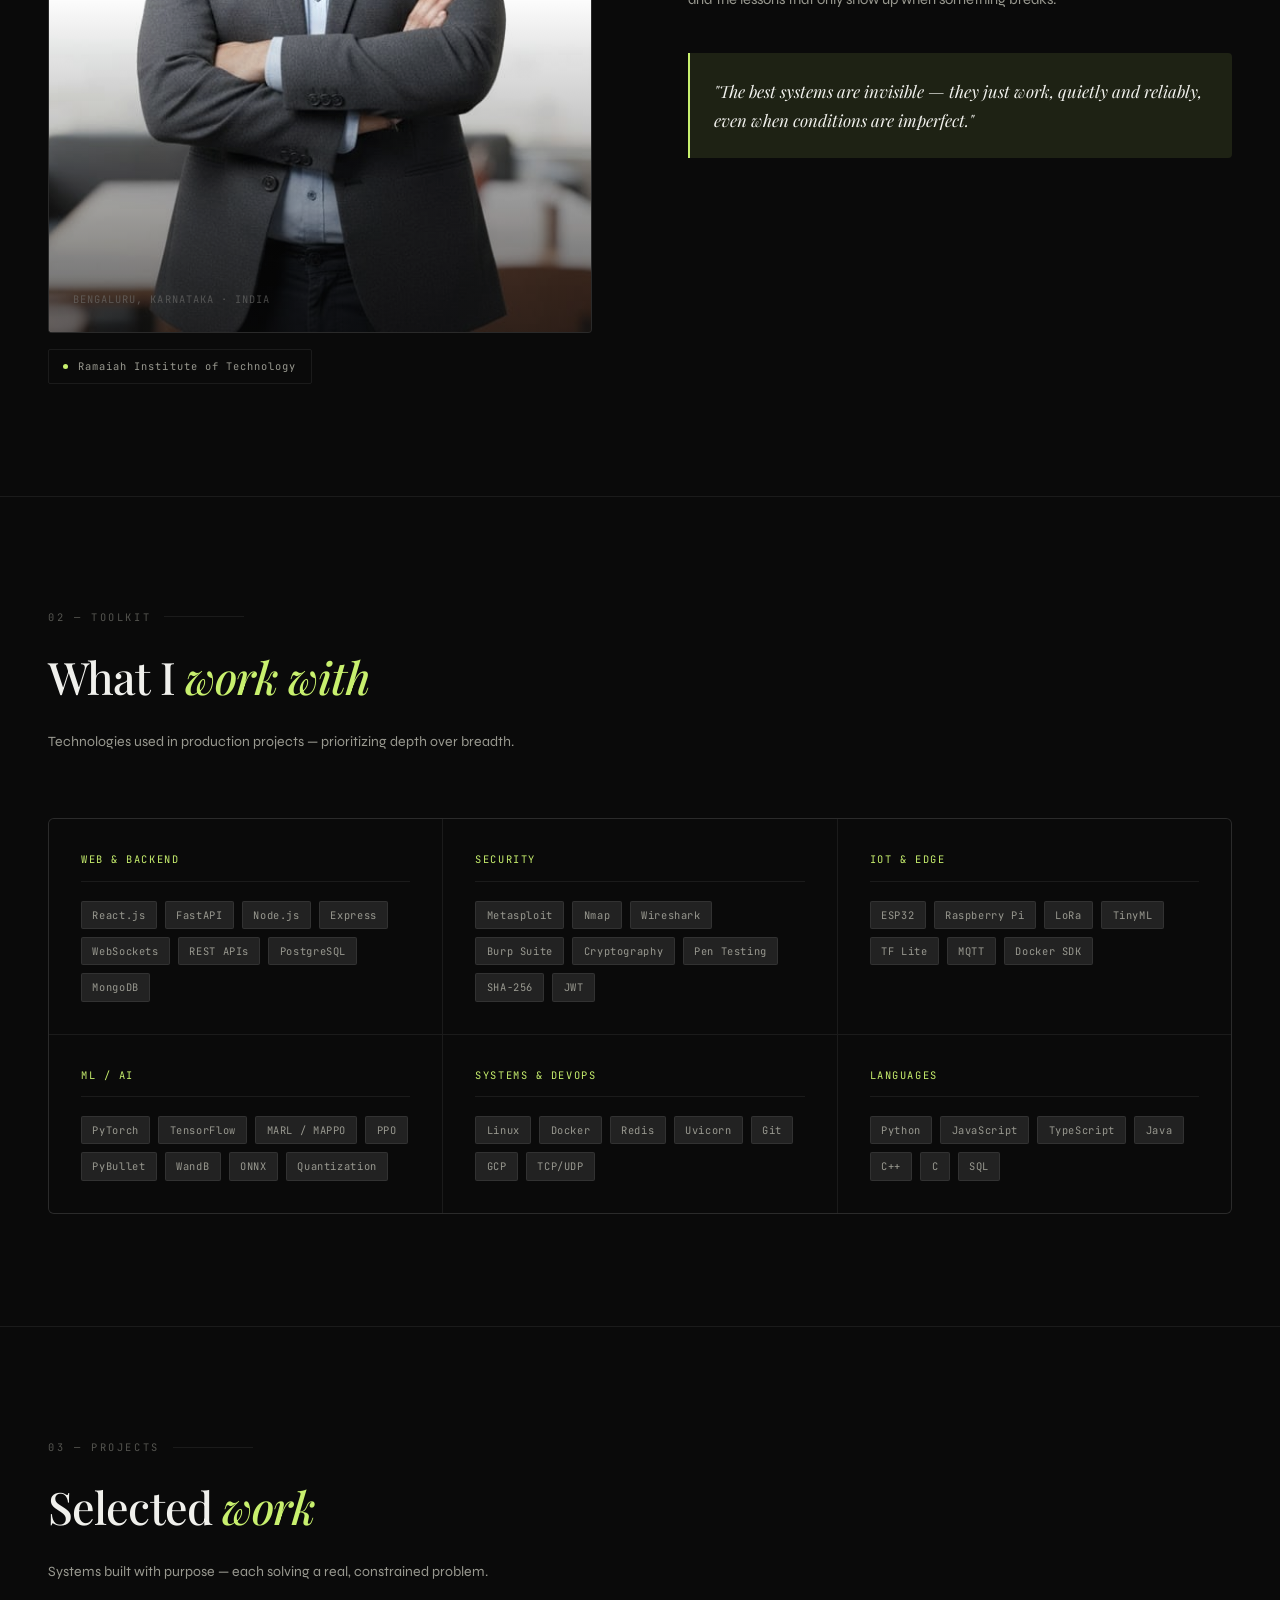
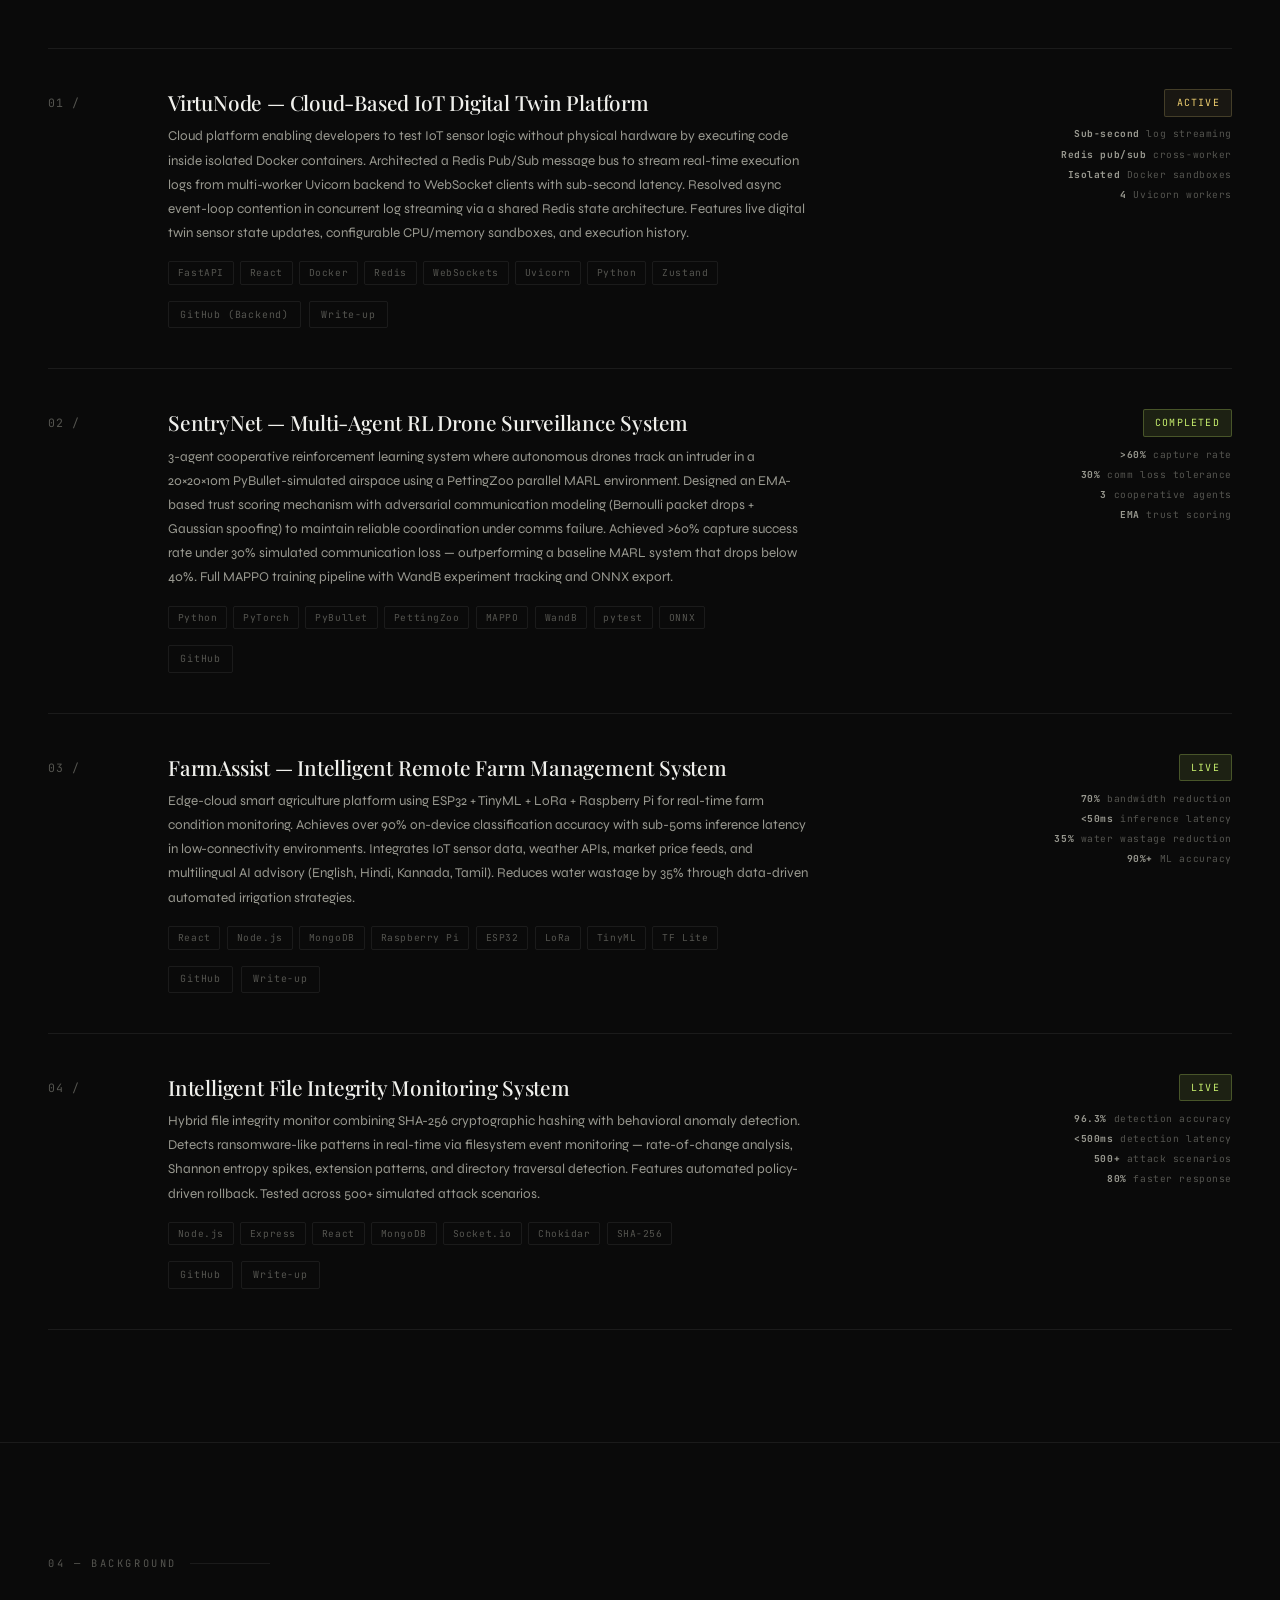
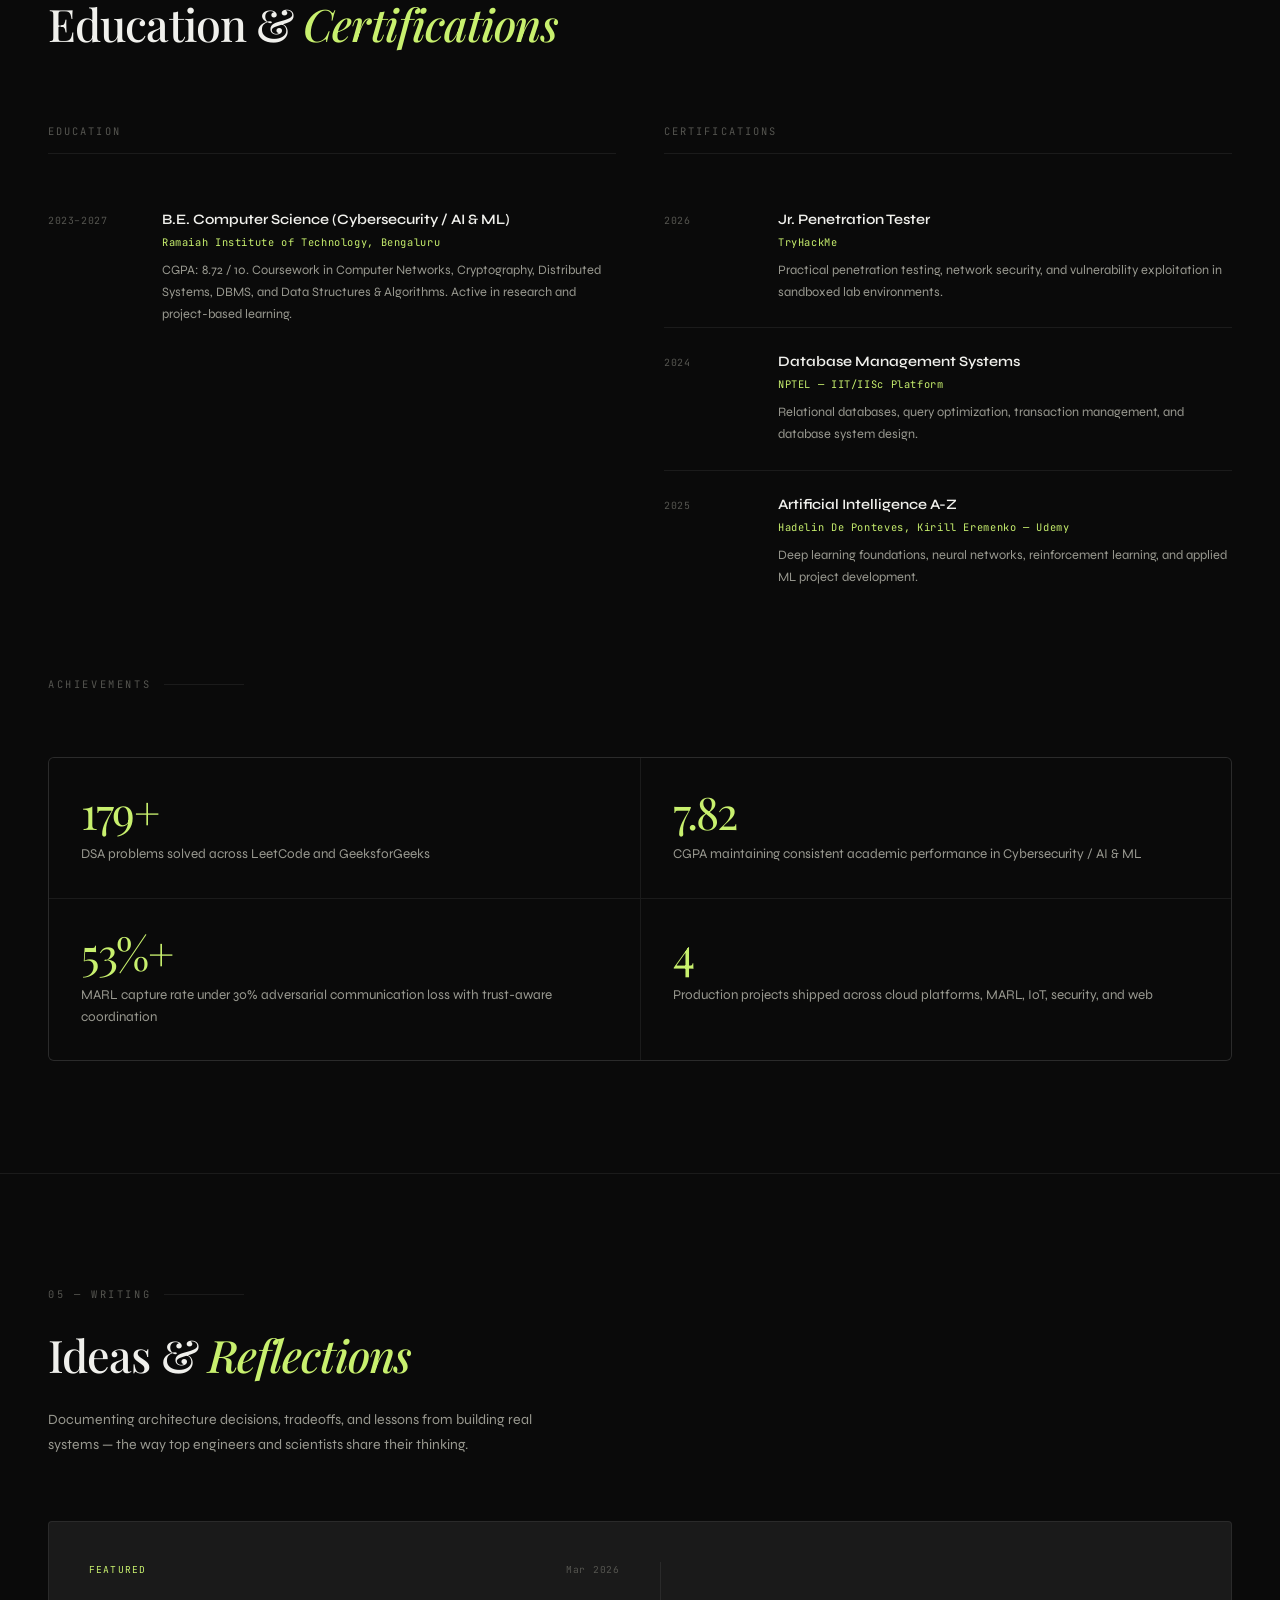
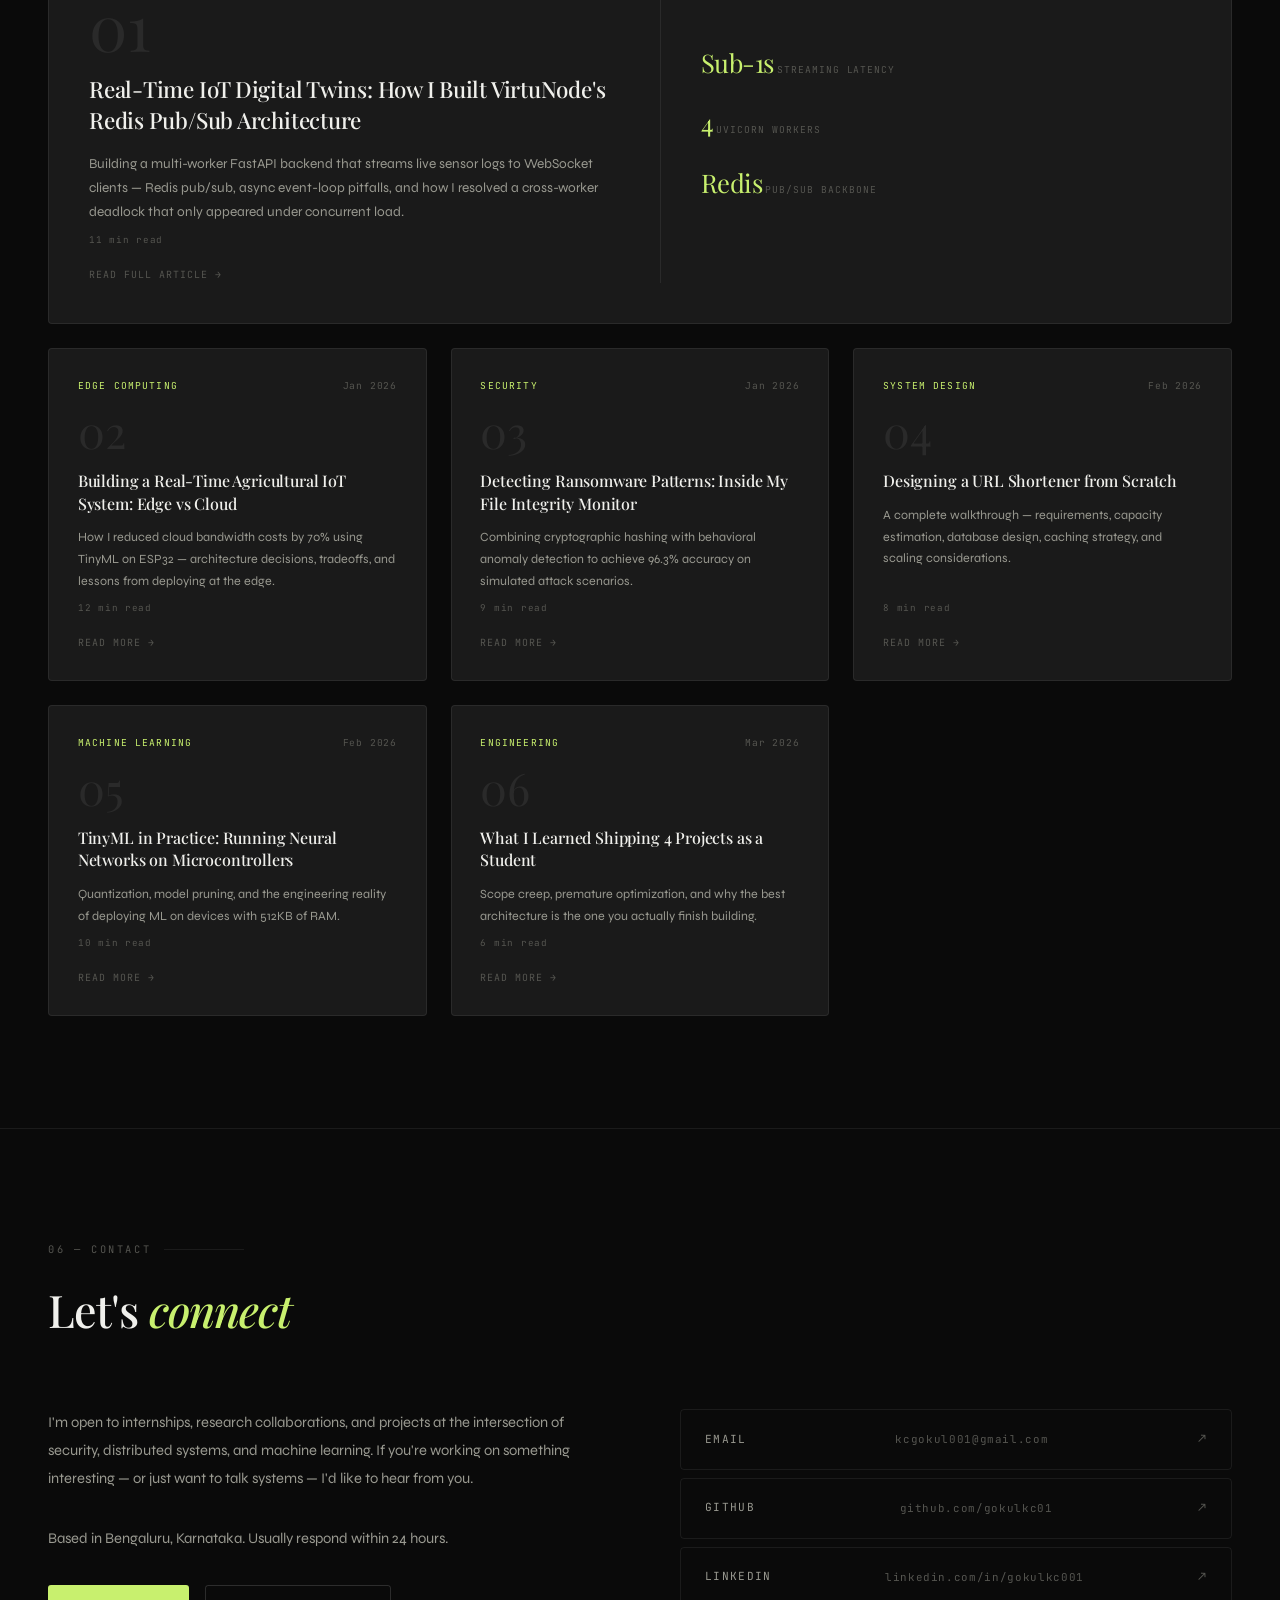
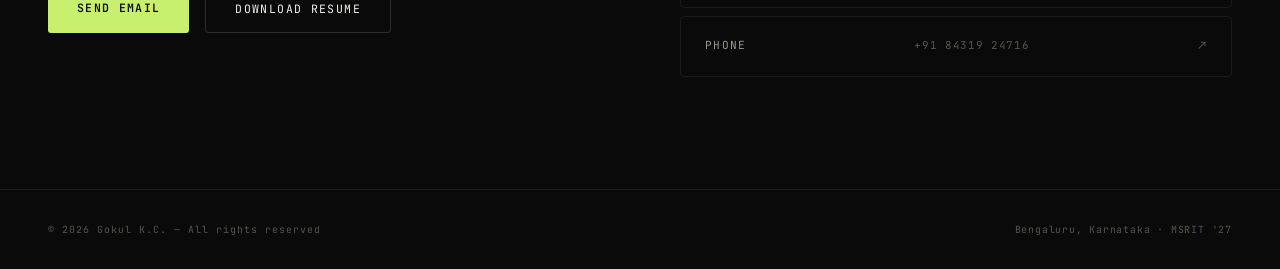
==== commit 3445e391: "Updated portfolio files" ====
--- a/index.html
+++ b/index.html
@@ -155,15 +155,8 @@
     }
 
     @keyframes blink {
-
-      0%,
-      100% {
-        opacity: 1;
-      }
-
-      50% {
-        opacity: .2;
-      }
+      0%, 100% { opacity: 1; }
+      50% { opacity: .2; }
     }
 
     /* ─── HERO ─── */
@@ -178,8 +171,6 @@
       gap: 4rem;
     }
 
-    .hero-left {}
-
     .hero-tag {
       font-family: var(--mono);
       font-size: .68rem;
@@ -436,8 +427,6 @@
       border-radius: 50%;
     }
 
-    .about-text-col {}
-
     .about-text-col p {
       font-size: .92rem;
       color: var(--text2);
@@ -563,8 +552,6 @@
       letter-spacing: .08em;
     }
 
-    .project-main {}
-
     .project-name {
       font-family: var(--serif);
       font-size: 1.3rem;
@@ -619,6 +606,12 @@
       background: var(--accent-dim);
     }
 
+    .p-status.in-progress {
+      border-color: rgba(200, 180, 110, .25);
+      color: #f0d070;
+      background: rgba(200, 180, 110, 0.08);
+    }
+
     .p-metrics {
       display: flex;
       flex-direction: column;
@@ -704,8 +697,6 @@
       letter-spacing: .06em;
       padding-top: .2rem;
     }
-
-    .tl-body {}
 
     .tl-title {
       font-size: .9rem;
@@ -776,8 +767,6 @@
       align-items: start;
     }
 
-    .contact-left {}
-
     .contact-left p {
       font-size: .92rem;
       color: var(--text2);
@@ -892,57 +881,24 @@
       transform: none;
     }
 
-    /* stagger delays */
-    .reveal:nth-child(2) {
-      transition-delay: .1s;
-    }
-
-    .reveal:nth-child(3) {
-      transition-delay: .2s;
-    }
-
-    .reveal:nth-child(4) {
-      transition-delay: .3s;
-    }
-
-    .reveal:nth-child(5) {
-      transition-delay: .4s;
-    }
+    .reveal:nth-child(2) { transition-delay: .1s; }
+    .reveal:nth-child(3) { transition-delay: .2s; }
+    .reveal:nth-child(4) { transition-delay: .3s; }
+    .reveal:nth-child(5) { transition-delay: .4s; }
 
     /* ─── HERO ENTRANCE ─── */
-    .hero-tag {
-      animation: fadeUp .8s cubic-bezier(.16, 1, .3, 1) .3s both;
-    }
-
-    .hero h1 {
-      animation: fadeUp .9s cubic-bezier(.16, 1, .3, 1) .5s both;
-    }
-
-    .hero-desc {
-      animation: fadeUp .9s cubic-bezier(.16, 1, .3, 1) .65s both;
-    }
-
-    .hero-actions {
-      animation: fadeUp .9s cubic-bezier(.16, 1, .3, 1) .8s both;
-    }
-
-    .hero-right {
-      animation: fadeUp .9s cubic-bezier(.16, 1, .3, 1) .5s both;
-    }
+    .hero-tag { animation: fadeUp .8s cubic-bezier(.16, 1, .3, 1) .3s both; }
+    .hero h1 { animation: fadeUp .9s cubic-bezier(.16, 1, .3, 1) .5s both; }
+    .hero-desc { animation: fadeUp .9s cubic-bezier(.16, 1, .3, 1) .65s both; }
+    .hero-actions { animation: fadeUp .9s cubic-bezier(.16, 1, .3, 1) .8s both; }
+    .hero-right { animation: fadeUp .9s cubic-bezier(.16, 1, .3, 1) .5s both; }
 
     @keyframes fadeUp {
-      from {
-        opacity: 0;
-        transform: translateY(30px);
-      }
-
-      to {
-        opacity: 1;
-        transform: none;
-      }
-    }
-
-    /* ─── BLOG section ─── */
+      from { opacity: 0; transform: translateY(30px); }
+      to { opacity: 1; transform: none; }
+    }
+
+    /* ─── BLOG ─── */
     .blog-grid {
       margin-top: 4rem;
       display: grid;
@@ -1066,19 +1022,9 @@
       justify-content: center;
     }
 
-    .blog-featured .blog-card-number {
-      font-size: 4rem;
-    }
-
-    .blog-featured .blog-title {
-      font-size: 1.4rem;
-      margin-bottom: 1rem;
-    }
-
-    .blog-featured .blog-excerpt {
-      font-size: .85rem;
-      max-width: 520px;
-    }
+    .blog-featured .blog-card-number { font-size: 4rem; }
+    .blog-featured .blog-title { font-size: 1.4rem; margin-bottom: 1rem; }
+    .blog-featured .blog-excerpt { font-size: .85rem; max-width: 520px; }
 
     .blog-featured-right {
       display: flex;
@@ -1089,12 +1035,6 @@
       padding-left: 2.5rem;
     }
 
-    .blog-featured-stat {
-      display: flex;
-      flex-direction: column;
-      gap: .2rem;
-    }
-
     .blog-featured-stat .stat-val {
       font-family: var(--serif);
       font-size: 1.6rem;
@@ -1114,39 +1054,13 @@
       display: flex;
       justify-content: space-between;
       align-items: flex-end;
-      margin-bottom: 0;
-    }
-
-    .blog-view-all {
-      font-family: var(--mono);
-      font-size: .68rem;
-      color: var(--text3);
-      text-decoration: none;
-      letter-spacing: .1em;
-      text-transform: uppercase;
-      transition: color .3s;
-      padding-bottom: .3rem;
-      border-bottom: 1px solid var(--border);
-    }
-
-    .blog-view-all:hover {
-      color: var(--accent);
-      border-color: var(--accent);
     }
 
     /* ─── MOBILE ─── */
     @media (max-width: 900px) {
-      nav {
-        padding: 1rem 1.5rem;
-      }
-
-      nav.scrolled {
-        padding: .8rem 1.5rem;
-      }
-
-      .nav-links {
-        display: none;
-      }
+      nav { padding: 1rem 1.5rem; }
+      nav.scrolled { padding: .8rem 1.5rem; }
+      .nav-links { display: none; }
 
       .hero {
         grid-template-columns: 1fr;
@@ -1163,24 +1077,14 @@
         grid-template-columns: repeat(2, 1fr);
       }
 
-      section {
-        padding: 4rem 1.5rem;
-      }
+      section { padding: 4rem 1.5rem; }
 
       .about-grid,
       .contact-layout,
-      .edu-grid {
-        grid-template-columns: 1fr;
-        gap: 3rem;
-      }
-
-      .skills-layout {
-        grid-template-columns: 1fr;
-      }
-
-      .blog-grid {
-        grid-template-columns: 1fr;
-      }
+      .edu-grid { grid-template-columns: 1fr; gap: 3rem; }
+
+      .skills-layout { grid-template-columns: 1fr; }
+      .blog-grid { grid-template-columns: 1fr; }
 
       .blog-featured {
         grid-template-columns: 1fr;
@@ -1196,24 +1100,16 @@
         gap: 1.5rem;
       }
 
-      .achievements-grid {
-        grid-template-columns: 1fr;
-      }
+      .achievements-grid { grid-template-columns: 1fr; }
 
       .project-row {
         grid-template-columns: 50px 1fr;
         gap: 1rem;
       }
 
-      .project-meta {
-        display: none;
-      }
-
-      footer {
-        flex-direction: column;
-        gap: .5rem;
-        text-align: center;
-      }
+      .project-meta { display: none; }
+
+      footer { flex-direction: column; gap: .5rem; text-align: center; }
     }
   </style>
 </head>
@@ -1239,11 +1135,10 @@
   <!-- HERO -->
   <div class="hero">
     <div class="hero-left">
-      <div class="hero-tag">CSE · Cybersecurity · MSRIT '27</div>
+      <div class="hero-tag">CSE · Cybersecurity / AI & ML · MSRIT '27</div>
       <h1>Gokul<br><em>K.C.</em></h1>
       <p class="hero-desc">
-        Computer Science undergraduate specializing in Cybersecurity. I build at the intersection of edge computing, IoT
-        security, and intelligent systems — focused on performance, efficiency, and depth.
+        Computer Science undergraduate specializing in Cybersecurity. I build at the intersection of cloud systems, IoT security, and intelligent agents — focused on performance, correctness, and systems that actually work under real-world constraints.
       </p>
       <div class="hero-actions">
         <a href="#projects" class="btn btn-primary">View Projects</a>
@@ -1252,18 +1147,18 @@
     </div>
     <div class="hero-right">
       <div class="hero-stat">
-        <div class="num">8.77</div>
+        <div class="num">8.72</div>
         <div class="lbl">CGPA / 10</div>
+      </div>
+      <div class="hero-stat">
+        <div class="num">60%+</div>
+        <div class="lbl">MARL Capture Rate</div>
       </div>
       <div class="hero-stat">
         <div class="num">96.3%</div>
         <div class="lbl">Threat Detection Accuracy</div>
       </div>
       <div class="hero-stat">
-        <div class="num">70%</div>
-        <div class="lbl">Cloud Bandwidth Reduced</div>
-      </div>
-      <div class="hero-stat">
         <div class="num">160+</div>
         <div class="lbl">DSA Problems Solved</div>
       </div>
@@ -1275,7 +1170,7 @@
   <!-- ABOUT -->
   <section id="about">
     <div class="section-label reveal">01 — About</div>
-    <h2 class="section-title reveal">Building systems that<br><em>think at the edge</em></h2>
+    <h2 class="section-title reveal">Building systems that<br><em>work under constraint</em></h2>
 
     <div class="about-grid">
       <div class="about-photo-col reveal-left">
@@ -1292,23 +1187,22 @@
       <div class="about-text-col reveal">
         <p>
           I'm a 3rd-year undergraduate at <strong>Ramaiah Institute of Technology</strong>, pursuing Computer Science
-          with a specialization in Cybersecurity. My work spans embedded systems, real-time web platforms, and machine
-          learning at the edge.
+          with a specialization in Cybersecurity and a minor in AI & ML. My work spans cloud platforms, real-time
+          web systems, multi-agent reinforcement learning, and embedded edge computing.
         </p>
         <p>
-          I've built edge-cloud architectures that process thousands of sensor readings on constrained hardware,
-          security monitoring systems with near-real-time threat detection, and AI-assisted tools for learning and
-          productivity. I care deeply about <strong>correctness, efficiency, and systems that actually work in the real
-            world</strong>.
+          I've built a cloud IoT digital twin platform with containerized execution sandboxes and Redis pub/sub
+          real-time streaming, a trust-aware cooperative drone surveillance system that maintains >60% capture
+          success under 30% communication loss, and an edge-cloud agriculture stack that classifies soil conditions
+          on-device in under 50ms.
         </p>
         <p>
-          Beyond building, I write about what I learn — architecture decisions, tradeoffs, and lessons from shipping.
-          I'm actively working on open-source contributions and exploring intersections between hardware security and ML
-          inference.
+          I care deeply about <strong>correctness, efficiency, and systems that actually hold up in production</strong>.
+          Beyond building, I write about architecture decisions, tradeoffs, and the lessons that only show up when
+          something breaks.
         </p>
         <div class="about-highlight">
-          <p>"The best systems are invisible — they just work, quietly and reliably, even when conditions are
-            imperfect."</p>
+          <p>"The best systems are invisible — they just work, quietly and reliably, even when conditions are imperfect."</p>
         </div>
       </div>
     </div>
@@ -1327,13 +1221,13 @@
         <div class="skill-cell-label">Web & Backend</div>
         <div class="skill-list">
           <span class="s-tag">React.js</span>
+          <span class="s-tag">FastAPI</span>
           <span class="s-tag">Node.js</span>
           <span class="s-tag">Express</span>
-          <span class="s-tag">FastAPI</span>
+          <span class="s-tag">WebSockets</span>
+          <span class="s-tag">REST APIs</span>
+          <span class="s-tag">PostgreSQL</span>
           <span class="s-tag">MongoDB</span>
-          <span class="s-tag">PostgreSQL</span>
-          <span class="s-tag">Socket.io</span>
-          <span class="s-tag">REST APIs</span>
         </div>
       </div>
       <div class="skill-cell">
@@ -1357,43 +1251,44 @@
           <span class="s-tag">LoRa</span>
           <span class="s-tag">TinyML</span>
           <span class="s-tag">TF Lite</span>
-          <span class="s-tag">Sensor Integration</span>
           <span class="s-tag">MQTT</span>
+          <span class="s-tag">Docker SDK</span>
         </div>
       </div>
       <div class="skill-cell">
         <div class="skill-cell-label">ML / AI</div>
         <div class="skill-list">
+          <span class="s-tag">PyTorch</span>
           <span class="s-tag">TensorFlow</span>
-          <span class="s-tag">PyTorch</span>
+          <span class="s-tag">MARL / MAPPO</span>
+          <span class="s-tag">PPO</span>
+          <span class="s-tag">PyBullet</span>
+          <span class="s-tag">WandB</span>
+          <span class="s-tag">ONNX</span>
           <span class="s-tag">Quantization</span>
-          <span class="s-tag">On-Device Inference</span>
-          <span class="s-tag">Librosa</span>
-          <span class="s-tag">Ollama</span>
-          <span class="s-tag">Feature Eng.</span>
         </div>
       </div>
       <div class="skill-cell">
         <div class="skill-cell-label">Systems & DevOps</div>
         <div class="skill-list">
           <span class="s-tag">Linux</span>
+          <span class="s-tag">Docker</span>
+          <span class="s-tag">Redis</span>
+          <span class="s-tag">Uvicorn</span>
           <span class="s-tag">Git</span>
-          <span class="s-tag">Docker</span>
           <span class="s-tag">GCP</span>
-          <span class="s-tag">CI/CD</span>
           <span class="s-tag">TCP/UDP</span>
-          <span class="s-tag">WebSockets</span>
         </div>
       </div>
       <div class="skill-cell">
         <div class="skill-cell-label">Languages</div>
         <div class="skill-list">
+          <span class="s-tag">Python</span>
           <span class="s-tag">JavaScript</span>
-          <span class="s-tag">Python</span>
+          <span class="s-tag">TypeScript</span>
           <span class="s-tag">Java</span>
           <span class="s-tag">C++</span>
           <span class="s-tag">C</span>
-          <span class="s-tag">TypeScript</span>
           <span class="s-tag">SQL</span>
         </div>
       </div>
@@ -1410,16 +1305,93 @@
 
     <div class="projects-list">
 
+      <!-- VirtuNode -->
       <div class="project-row reveal">
         <div class="project-idx">01 /</div>
+        <div class="project-main">
+          <div class="project-name">VirtuNode — Cloud-Based IoT Digital Twin Platform</div>
+          <p class="project-desc">
+            Cloud platform enabling developers to test IoT sensor logic without physical hardware by executing code inside
+            isolated Docker containers. Architected a Redis Pub/Sub message bus to stream real-time execution logs
+            from multi-worker Uvicorn backend to WebSocket clients with sub-second latency. Resolved async event-loop
+            contention in concurrent log streaming via a shared Redis state architecture. Features live digital twin
+            sensor state updates, configurable CPU/memory sandboxes, and execution history.
+          </p>
+          <div class="project-pills">
+            <span class="p-tag">FastAPI</span>
+            <span class="p-tag">React</span>
+            <span class="p-tag">Docker</span>
+            <span class="p-tag">Redis</span>
+            <span class="p-tag">WebSockets</span>
+            <span class="p-tag">Uvicorn</span>
+            <span class="p-tag">Python</span>
+            <span class="p-tag">Zustand</span>
+          </div>
+          <div class="project-links-row">
+            <a href="https://github.com/gokulkc01/virtunode-backend" target="_blank" class="p-link">GitHub (Backend)</a>
+            <a href="#blog" class="p-link">Write-up</a>
+          </div>
+        </div>
+        <div class="project-meta">
+          <span class="p-status in-progress">Active</span>
+          <div class="p-metrics">
+            <div class="p-metric"><strong>Sub-second</strong> log streaming</div>
+            <div class="p-metric"><strong>Redis pub/sub</strong> cross-worker</div>
+            <div class="p-metric"><strong>Isolated</strong> Docker sandboxes</div>
+            <div class="p-metric"><strong>4</strong> Uvicorn workers</div>
+          </div>
+        </div>
+      </div>
+
+      <!-- SentryNet -->
+      <div class="project-row reveal">
+        <div class="project-idx">02 /</div>
+        <div class="project-main">
+          <div class="project-name">SentryNet — Multi-Agent RL Drone Surveillance System</div>
+          <p class="project-desc">
+            3-agent cooperative reinforcement learning system where autonomous drones track an intruder in a 20×20×10m
+            PyBullet-simulated airspace using a PettingZoo parallel MARL environment. Designed an EMA-based trust
+            scoring mechanism with adversarial communication modeling (Bernoulli packet drops + Gaussian spoofing)
+            to maintain reliable coordination under comms failure. Achieved >60% capture success rate under 30%
+            simulated communication loss — outperforming a baseline MARL system that drops below 40%. Full MAPPO
+            training pipeline with WandB experiment tracking and ONNX export.
+          </p>
+          <div class="project-pills">
+            <span class="p-tag">Python</span>
+            <span class="p-tag">PyTorch</span>
+            <span class="p-tag">PyBullet</span>
+            <span class="p-tag">PettingZoo</span>
+            <span class="p-tag">MAPPO</span>
+            <span class="p-tag">WandB</span>
+            <span class="p-tag">pytest</span>
+            <span class="p-tag">ONNX</span>
+          </div>
+          <div class="project-links-row">
+            <a href="https://github.com/gokulkc01" target="_blank" class="p-link">GitHub</a>
+          </div>
+        </div>
+        <div class="project-meta">
+          <span class="p-status">Completed</span>
+          <div class="p-metrics">
+            <div class="p-metric"><strong>>60%</strong> capture rate</div>
+            <div class="p-metric"><strong>30%</strong> comm loss tolerance</div>
+            <div class="p-metric"><strong>3</strong> cooperative agents</div>
+            <div class="p-metric"><strong>EMA</strong> trust scoring</div>
+          </div>
+        </div>
+      </div>
+
+      <!-- FarmAssist -->
+      <div class="project-row reveal">
+        <div class="project-idx">03 /</div>
         <div class="project-main">
           <div class="project-name">FarmAssist — Intelligent Remote Farm Management System</div>
           <p class="project-desc">
             Edge-cloud smart agriculture platform using ESP32 + TinyML + LoRa + Raspberry Pi for real-time farm
-            condition monitoring. Achieves over 90% on-device classification accuracy with sub-50ms inference latency in
-            low-connectivity environments. Integrates IoT sensor data, weather APIs, market price feeds, and
-            multilingual AI advisory (English, Hindi, Kannada, Tamil). Reduces water wastage by 35% through data-driven
-            irrigation strategies.
+            condition monitoring. Achieves over 90% on-device classification accuracy with sub-50ms inference latency
+            in low-connectivity environments. Integrates IoT sensor data, weather APIs, market price feeds, and
+            multilingual AI advisory (English, Hindi, Kannada, Tamil). Reduces water wastage by 35% through
+            data-driven automated irrigation strategies.
           </p>
           <div class="project-pills">
             <span class="p-tag">React</span>
@@ -1430,12 +1402,10 @@
             <span class="p-tag">LoRa</span>
             <span class="p-tag">TinyML</span>
             <span class="p-tag">TF Lite</span>
-            <span class="p-tag">JWT</span>
           </div>
           <div class="project-links-row">
-            <a href="#" class="p-link">GitHub</a>
-            <a href="#" class="p-link">Live Demo</a>
-            <a href="#" class="p-link">Write-up</a>
+            <a href="https://github.com/gokulkc01" target="_blank" class="p-link">GitHub</a>
+            <a href="blog/edge-vs-cloud.html" class="p-link">Write-up</a>
           </div>
         </div>
         <div class="project-meta">
@@ -1449,15 +1419,16 @@
         </div>
       </div>
 
+      <!-- File Integrity Monitor -->
       <div class="project-row reveal">
-        <div class="project-idx">02 /</div>
+        <div class="project-idx">04 /</div>
         <div class="project-main">
           <div class="project-name">Intelligent File Integrity Monitoring System</div>
           <p class="project-desc">
             Hybrid file integrity monitor combining SHA-256 cryptographic hashing with behavioral anomaly detection.
-            Detects ransomware-like patterns in real-time via filesystem event monitoring. Features automated
-            policy-driven rollback for incident response. Tested against 500+ simulated attack scenarios with a 96.3%
-            detection accuracy and under 500ms detection latency.
+            Detects ransomware-like patterns in real-time via filesystem event monitoring — rate-of-change analysis,
+            Shannon entropy spikes, extension patterns, and directory traversal detection. Features automated
+            policy-driven rollback. Tested across 500+ simulated attack scenarios.
           </p>
           <div class="project-pills">
             <span class="p-tag">Node.js</span>
@@ -1469,9 +1440,8 @@
             <span class="p-tag">SHA-256</span>
           </div>
           <div class="project-links-row">
-            <a href="#" class="p-link">GitHub</a>
-            <a href="#" class="p-link">Live Demo</a>
-            <a href="#" class="p-link">Write-up</a>
+            <a href="https://github.com/gokulkc01" target="_blank" class="p-link">GitHub</a>
+            <a href="blog/file-integrity-monitor.html" class="p-link">Write-up</a>
           </div>
         </div>
         <div class="project-meta">
@@ -1485,60 +1455,6 @@
         </div>
       </div>
 
-      <div class="project-row reveal">
-        <div class="project-idx">03 /</div>
-        <div class="project-main">
-          <div class="project-name">Harmonica Tab Generator — AI Audio-to-Notation Converter</div>
-          <p class="project-desc">
-            AI-driven audio transcription pipeline using PyTorch, Demucs for source separation, and TorchCrepe for pitch
-            detection. Converts uploaded MP3/WAV/M4A files into playable harmonica tablature with blow/draw notation.
-            Applies DSP techniques via Librosa and SciPy for accurate pitch mapping across multiple harmonica keys.
-          </p>
-          <div class="project-pills">
-            <span class="p-tag">Python</span>
-            <span class="p-tag">Flask</span>
-            <span class="p-tag">PyTorch</span>
-            <span class="p-tag">Librosa</span>
-            <span class="p-tag">Demucs</span>
-            <span class="p-tag">TorchCrepe</span>
-            <span class="p-tag">HTML/CSS/JS</span>
-          </div>
-          <div class="project-links-row">
-            <a href="#" class="p-link">GitHub</a>
-            <a href="#" class="p-link">Live Demo</a>
-          </div>
-        </div>
-        <div class="project-meta">
-          <span class="p-status">Live</span>
-        </div>
-      </div>
-
-      <div class="project-row reveal">
-        <div class="project-idx">04 /</div>
-        <div class="project-main">
-          <div class="project-name">Personal Learning & Productivity Operating System</div>
-          <p class="project-desc">
-            Closed-loop personal learning system using adaptive testing, knowledge-decay modeling, and
-            confidence-calibrated assessments. Includes a fake-learning detection model based on behavioral signals —
-            time-on-task, accuracy trends, confidence-performance gap, retention decay. Features an adaptive
-            goal-to-capability planning engine that dynamically recalculates learning roadmaps based on knowledge gaps.
-          </p>
-          <div class="project-pills">
-            <span class="p-tag">React</span>
-            <span class="p-tag">FastAPI</span>
-            <span class="p-tag">PostgreSQL</span>
-            <span class="p-tag">Ollama</span>
-            <span class="p-tag">LLM Evaluation</span>
-          </div>
-          <div class="project-links-row">
-            <a href="#" class="p-link">GitHub</a>
-          </div>
-        </div>
-        <div class="project-meta">
-          <span class="p-status">In Progress</span>
-        </div>
-      </div>
-
     </div>
   </section>
 
@@ -1556,9 +1472,9 @@
           <div class="tl-item">
             <div class="tl-date">2023–2027</div>
             <div class="tl-body">
-              <div class="tl-title">B.E. Computer Science (Cybersecurity)</div>
+              <div class="tl-title">B.E. Computer Science (Cybersecurity / AI & ML)</div>
               <div class="tl-place">Ramaiah Institute of Technology, Bengaluru</div>
-              <div class="tl-desc">CGPA: 8.77 / 10. Coursework in Computer Networks, Cryptography, Distributed Systems,
+              <div class="tl-desc">CGPA: 8.72 / 10. Coursework in Computer Networks, Cryptography, Distributed Systems,
                 DBMS, and Data Structures & Algorithms. Active in research and project-based learning.</div>
             </div>
           </div>
@@ -1582,12 +1498,12 @@
             <div class="tl-body">
               <div class="tl-title">Database Management Systems</div>
               <div class="tl-place">NPTEL — IIT/IISc Platform</div>
-              <div class="tl-desc">Relational databases, query optimization, transaction management, and database system
-                design.</div>
+              <div class="tl-desc">Relational databases, query optimization, transaction management, and database
+                system design.</div>
             </div>
           </div>
           <div class="tl-item">
-            <div class="tl-date">2026</div>
+            <div class="tl-date">2025</div>
             <div class="tl-body">
               <div class="tl-title">Artificial Intelligence A-Z</div>
               <div class="tl-place">Hadelin De Ponteves, Kirill Eremenko — Udemy</div>
@@ -1604,20 +1520,20 @@
       <div class="section-label reveal">Achievements</div>
       <div class="achievements-grid reveal">
         <div class="ach-cell">
-          <div class="ach-num">160+</div>
+          <div class="ach-num">200+</div>
           <div class="ach-label">DSA problems solved across LeetCode and GeeksforGeeks</div>
         </div>
         <div class="ach-cell">
-          <div class="ach-num">8.77</div>
-          <div class="ach-label">CGPA maintaining consistent academic performance in Cybersecurity specialization</div>
+          <div class="ach-num">8.72</div>
+          <div class="ach-label">CGPA maintaining consistent academic performance in Cybersecurity / AI & ML</div>
         </div>
         <div class="ach-cell">
-          <div class="ach-num">35%</div>
-          <div class="ach-label">Water wastage reduction through automated remote irrigation control system</div>
+          <div class="ach-num">60%+</div>
+          <div class="ach-label">MARL capture rate under 30% adversarial communication loss with trust-aware coordination</div>
         </div>
         <div class="ach-cell">
-          <div class="ach-num">4</div>
-          <div class="ach-label">Production projects shipped across IoT, security, AI, and web domains</div>
+          <div class="ach-num">5</div>
+          <div class="ach-label">Production projects shipped across cloud platforms, MARL, IoT, security, and web</div>
         </div>
       </div>
     </div>
@@ -1639,88 +1555,97 @@
     <div class="blog-grid" style="margin-top: 4rem;">
 
       <!-- Featured Post -->
-      <a href="blog/edge-vs-cloud.html" class="blog-featured reveal">
+      <a href="blog/virtunode-redis-architecture.html" class="blog-featured reveal">
         <div class="blog-featured-left">
           <div class="blog-meta">
             <span class="blog-tag-label">Featured</span>
-            <span class="blog-date-label">Jan 2026</span>
+            <span class="blog-date-label">Mar 2026</span>
           </div>
           <div class="blog-card-number">01</div>
-          <div class="blog-title">Building a Real-Time Agricultural IoT System: Edge vs Cloud</div>
-          <p class="blog-excerpt">How I reduced cloud bandwidth costs by 70% using TinyML on ESP32 — architecture
-            decisions, tradeoffs, and lessons from deploying at the edge. A deep look into constrained-device
-            engineering.</p>
-          <div class="blog-reading-time">12 min read</div>
+          <div class="blog-title">Real-Time IoT Digital Twins: How I Built VirtuNode's Redis Pub/Sub Architecture</div>
+          <p class="blog-excerpt">Building a multi-worker FastAPI backend that streams live sensor logs to WebSocket
+            clients — Redis pub/sub, async event-loop pitfalls, and how I resolved a cross-worker deadlock
+            that only appeared under concurrent load.</p>
+          <div class="blog-reading-time">11 min read</div>
           <div class="blog-read-more">Read full article &rarr;</div>
         </div>
         <div class="blog-featured-right">
           <div class="blog-featured-stat">
-            <span class="stat-val">70%</span>
-            <span class="stat-lbl">Bandwidth Reduced</span>
+            <span class="stat-val">Sub-1s</span>
+            <span class="stat-lbl">Streaming Latency</span>
           </div>
           <div class="blog-featured-stat">
-            <span class="stat-val">&lt;50ms</span>
-            <span class="stat-lbl">Inference Latency</span>
+            <span class="stat-val">4</span>
+            <span class="stat-lbl">Uvicorn Workers</span>
           </div>
           <div class="blog-featured-stat">
-            <span class="stat-val">ESP32</span>
-            <span class="stat-lbl">Target Hardware</span>
+            <span class="stat-val">Redis</span>
+            <span class="stat-lbl">Pub/Sub Backbone</span>
           </div>
         </div>
       </a>
 
       <!-- Card 2 -->
+      <a href="blog/edge-vs-cloud.html" class="blog-card reveal">
+        <div class="blog-meta">
+          <span class="blog-tag-label">Edge Computing</span>
+          <span class="blog-date-label">Jan 2026</span>
+        </div>
+        <div class="blog-card-number">02</div>
+        <div class="blog-title">Building a Real-Time Agricultural IoT System: Edge vs Cloud</div>
+        <p class="blog-excerpt">How I reduced cloud bandwidth costs by 70% using TinyML on ESP32 — architecture decisions, tradeoffs, and lessons from deploying at the edge.</p>
+        <div class="blog-reading-time">12 min read</div>
+        <div class="blog-read-more">Read more &rarr;</div>
+      </a>
+
+      <!-- Card 3 -->
       <a href="blog/file-integrity-monitor.html" class="blog-card reveal">
         <div class="blog-meta">
           <span class="blog-tag-label">Security</span>
           <span class="blog-date-label">Jan 2026</span>
         </div>
-        <div class="blog-card-number">02</div>
+        <div class="blog-card-number">03</div>
         <div class="blog-title">Detecting Ransomware Patterns: Inside My File Integrity Monitor</div>
-        <p class="blog-excerpt">Combining cryptographic hashing with behavioral anomaly detection to achieve 96.3%
-          accuracy on simulated attack scenarios.</p>
+        <p class="blog-excerpt">Combining cryptographic hashing with behavioral anomaly detection to achieve 96.3% accuracy on simulated attack scenarios.</p>
         <div class="blog-reading-time">9 min read</div>
         <div class="blog-read-more">Read more &rarr;</div>
       </a>
 
-      <!-- Card 3 -->
+      <!-- Card 4 -->
       <a href="blog/url-shortener-design.html" class="blog-card reveal">
         <div class="blog-meta">
           <span class="blog-tag-label">System Design</span>
           <span class="blog-date-label">Feb 2026</span>
         </div>
-        <div class="blog-card-number">03</div>
+        <div class="blog-card-number">04</div>
         <div class="blog-title">Designing a URL Shortener from Scratch</div>
-        <p class="blog-excerpt">A complete walkthrough — requirements, capacity estimation, database design, caching
-          strategy, and scaling considerations.</p>
+        <p class="blog-excerpt">A complete walkthrough — requirements, capacity estimation, database design, caching strategy, and scaling considerations.</p>
         <div class="blog-reading-time">8 min read</div>
         <div class="blog-read-more">Read more &rarr;</div>
       </a>
 
-      <!-- Card 4 -->
+      <!-- Card 5 -->
       <a href="blog/tinyml-edge-inference.html" class="blog-card reveal">
         <div class="blog-meta">
           <span class="blog-tag-label">Machine Learning</span>
           <span class="blog-date-label">Feb 2026</span>
         </div>
-        <div class="blog-card-number">04</div>
+        <div class="blog-card-number">05</div>
         <div class="blog-title">TinyML in Practice: Running Neural Networks on Microcontrollers</div>
-        <p class="blog-excerpt">Quantization, model pruning, and the engineering reality of deploying ML on devices with
-          512KB of RAM.</p>
+        <p class="blog-excerpt">Quantization, model pruning, and the engineering reality of deploying ML on devices with 512KB of RAM.</p>
         <div class="blog-reading-time">10 min read</div>
         <div class="blog-read-more">Read more &rarr;</div>
       </a>
 
-      <!-- Card 5 -->
+      <!-- Card 6 -->
       <a href="blog/lessons-from-shipping.html" class="blog-card reveal">
         <div class="blog-meta">
           <span class="blog-tag-label">Engineering</span>
           <span class="blog-date-label">Mar 2026</span>
         </div>
-        <div class="blog-card-number">05</div>
+        <div class="blog-card-number">06</div>
         <div class="blog-title">What I Learned Shipping 4 Projects as a Student</div>
-        <p class="blog-excerpt">Scope creep, premature optimization, and why the best architecture is the one you
-          actually finish building.</p>
+        <p class="blog-excerpt">Scope creep, premature optimization, and why the best architecture is the one you actually finish building.</p>
         <div class="blog-reading-time">6 min read</div>
         <div class="blog-read-more">Read more &rarr;</div>
       </a>
@@ -1738,9 +1663,9 @@
     <div class="contact-layout">
       <div class="contact-left reveal">
         <p>
-          I'm open to internships, research collaborations, and projects at the intersection of security, embedded
-          systems, and machine learning. If you're working on something interesting — or just want to talk systems — I'd
-          like to hear from you.
+          I'm open to internships, research collaborations, and projects at the intersection of security,
+          distributed systems, and machine learning. If you're working on something interesting — or just
+          want to talk systems — I'd like to hear from you.
         </p>
         <p>Based in Bengaluru, Karnataka. Usually respond within 24 hours.</p>
         <div class="contact-cta">
@@ -1780,7 +1705,6 @@
   </footer>
 
   <script>
-    // Mark body as JS-ready so CSS animations activate
     document.body.classList.add('js-ready');
 
     // Nav scroll effect
